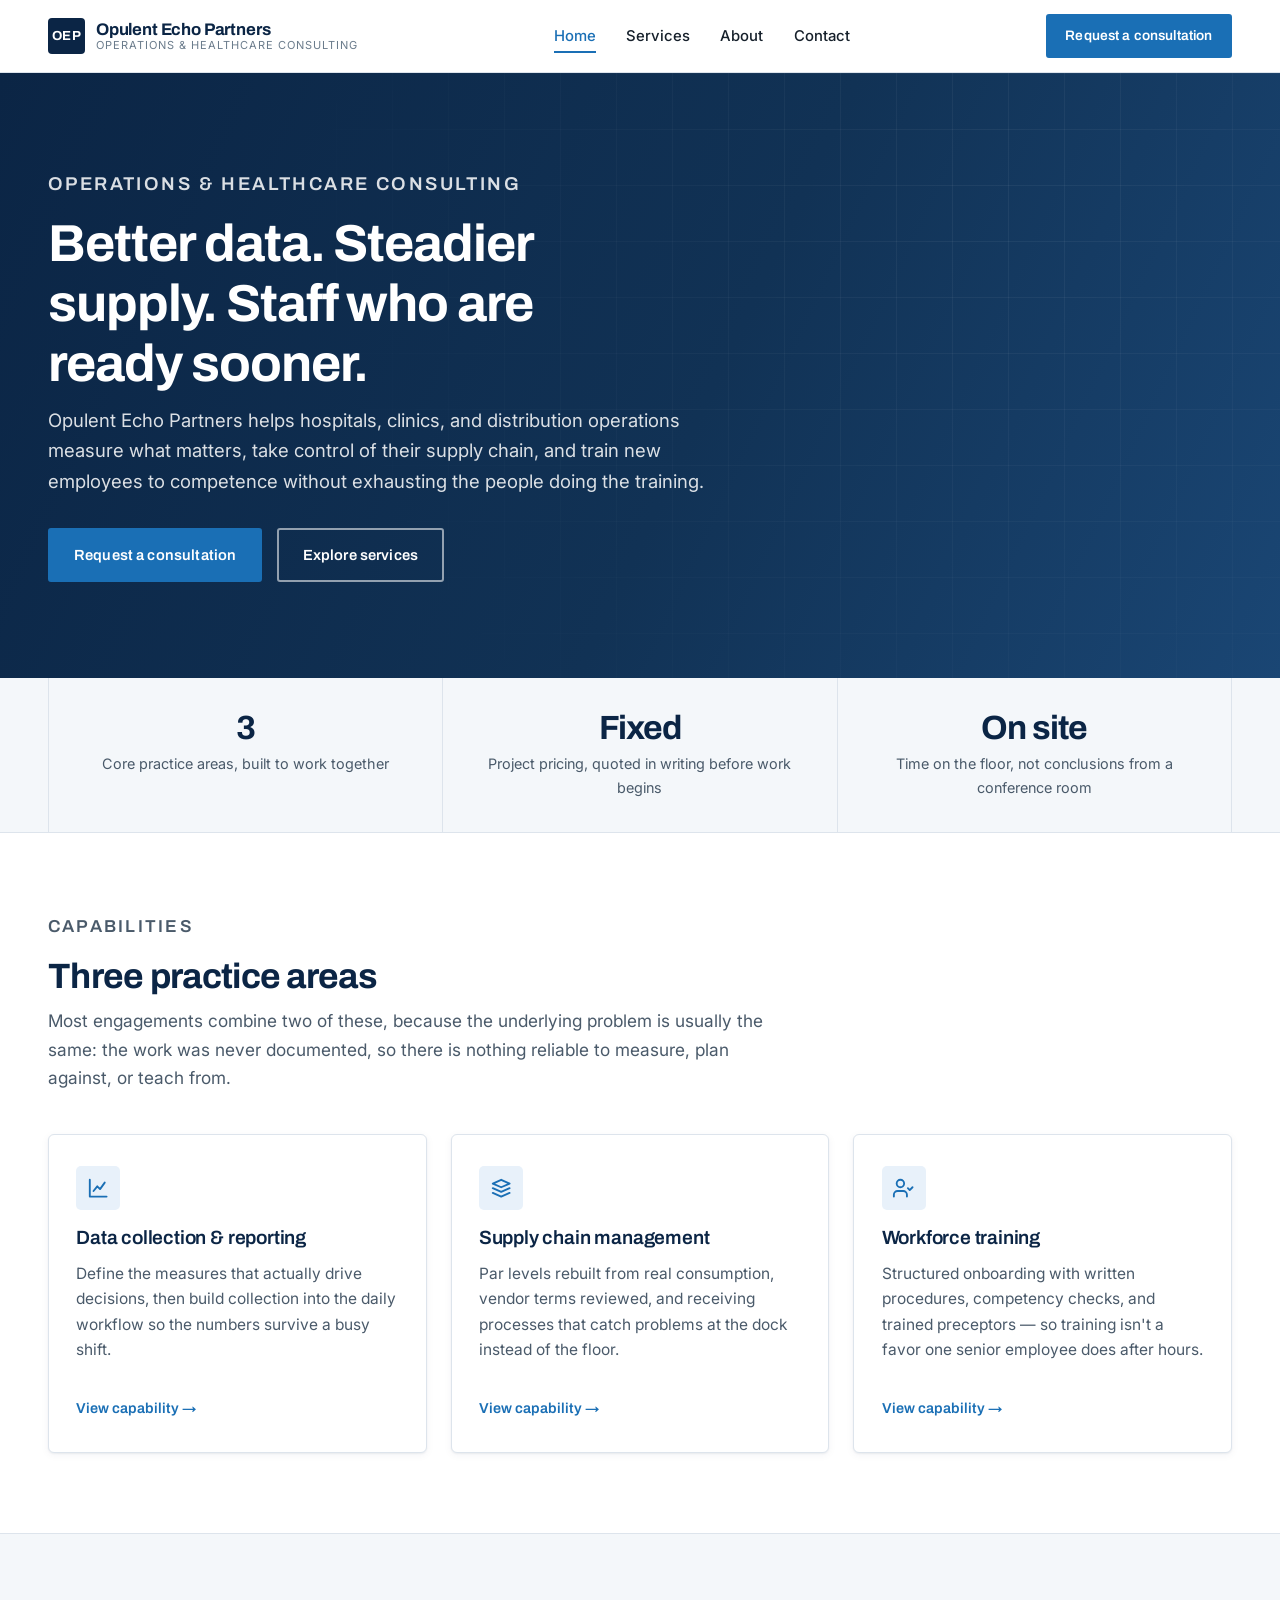
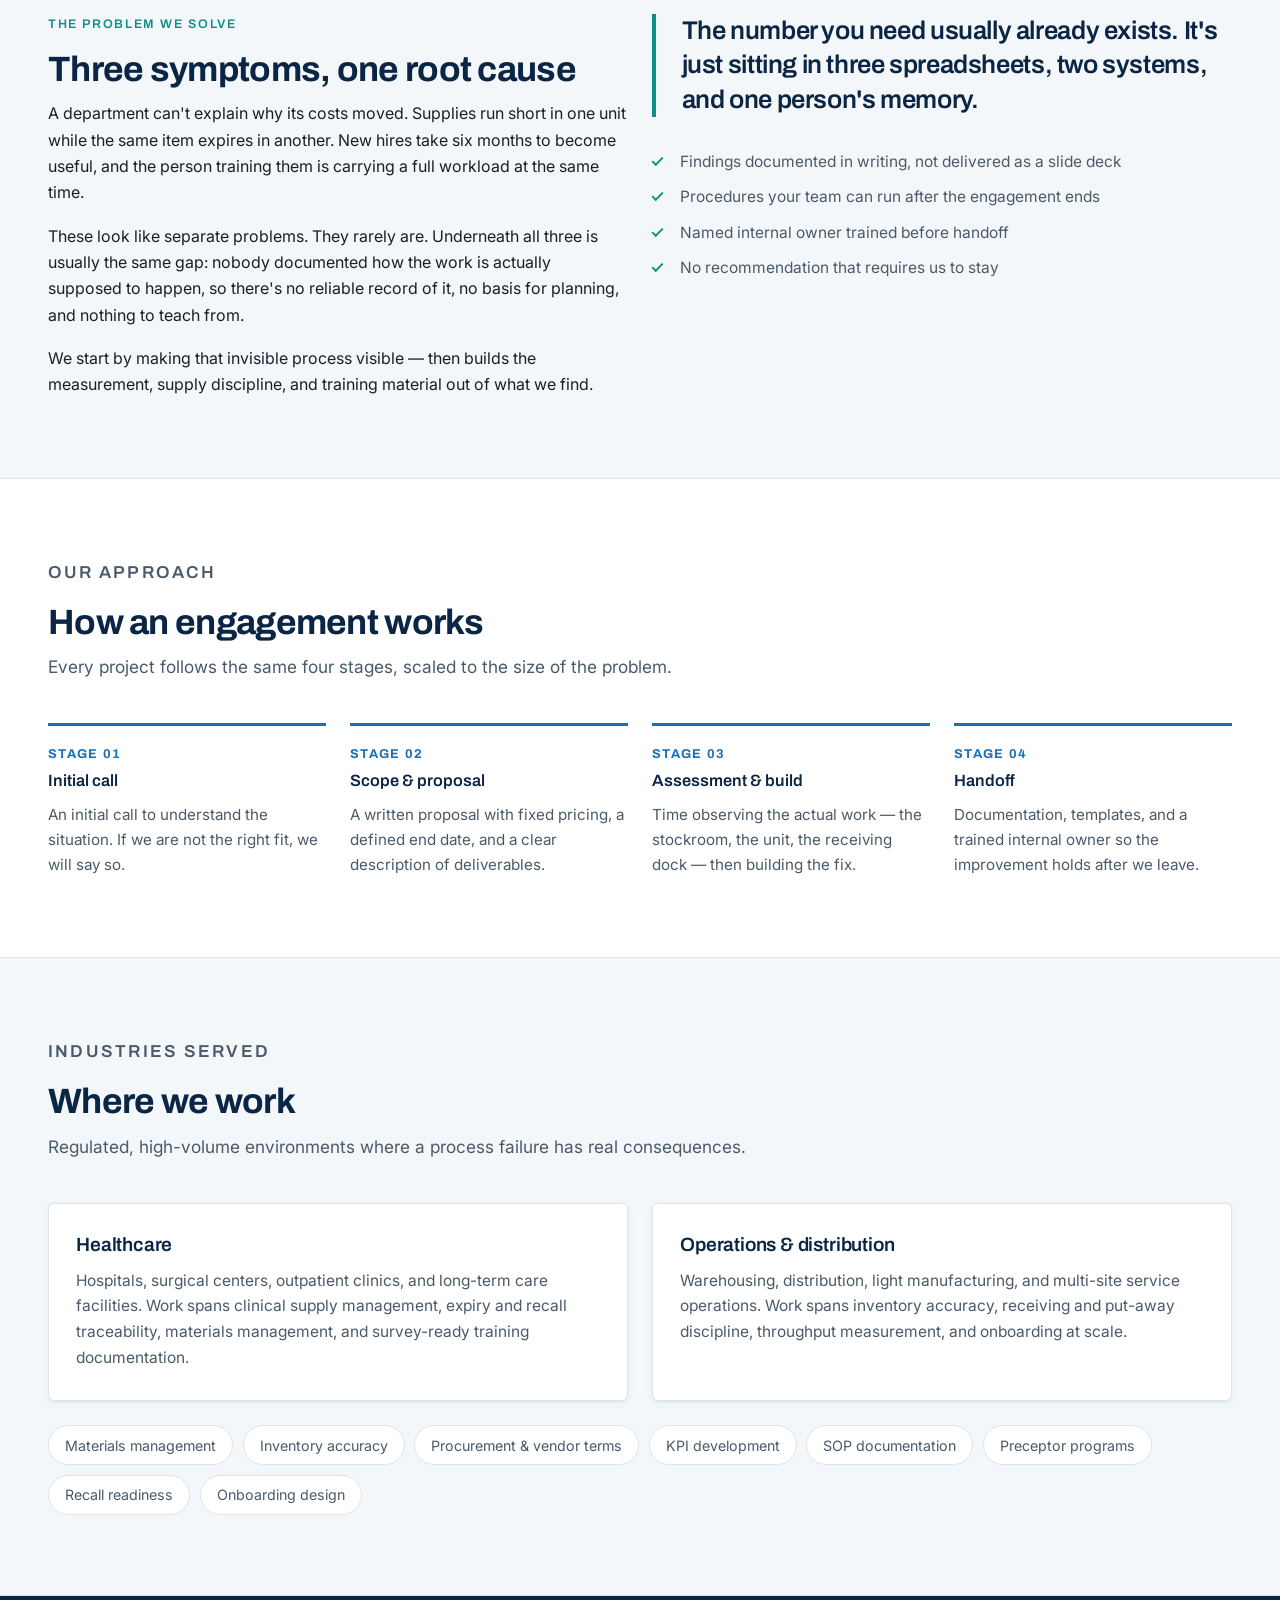
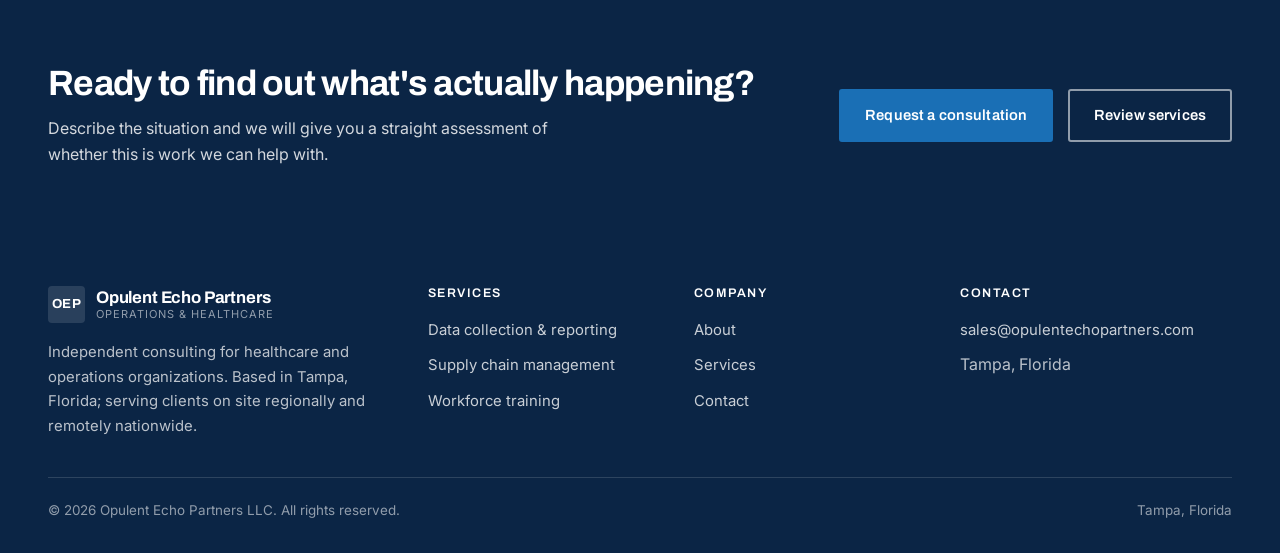
==== index.html @ 808598ed "Add files via upload" ====
<!doctype html>
<html lang="en">
<head>
<meta charset="utf-8">
<meta name="viewport" content="width=device-width, initial-scale=1">
<title>Opulent Echo Partners | Operations &amp; Healthcare Consulting — Tampa, Florida</title>
<meta name="description" content="Consulting for operations and healthcare organizations: data collection systems, supply chain management, and workforce training programs.">
<link rel="preconnect" href="https://fonts.googleapis.com">
<link rel="preconnect" href="https://fonts.gstatic.com" crossorigin>
<link href="https://fonts.googleapis.com/css2?family=Archivo:wght@500;600;700&family=Inter:wght@400;500;600&display=swap" rel="stylesheet">
<link rel="stylesheet" href="style.css">
</head>
<body>
<a class="skip" href="#main">Skip to main content</a>

<header class="site-header">
  <div class="wrap site-header__inner">
    <a class="brand" href="index.html">
      <span class="brand__mark">OEP</span>
      <span class="brand__text">
        <span class="brand__name">Opulent Echo Partners</span>
        <span class="brand__sub">Operations &amp; Healthcare Consulting</span>
      </span>
    </a>
    <button class="nav-toggle" aria-expanded="false" aria-controls="site-nav">Menu</button>
    <nav class="site-nav" id="site-nav" aria-label="Main">
      <a href="index.html" aria-current="page">Home</a>
      <a href="services.html">Services</a>
      <a href="about.html">About</a>
      <a href="contact.html">Contact</a>
    </nav>
    <div class="header-cta">
      <a class="btn btn--primary btn--sm" href="contact.html">Request a consultation</a>
    </div>
  </div>
</header>

<main id="main">

  <section class="hero">
    <div class="wrap">
      <p class="eyebrow">Operations &amp; Healthcare Consulting</p>
      <h1>Better data. Steadier supply. Staff who are ready sooner.</h1>
      <p>Opulent Echo Partners helps hospitals, clinics, and distribution operations measure what matters, take control of their supply chain, and train new employees to competence without exhausting the people doing the training.</p>
      <div class="hero__actions">
        <a class="btn btn--primary" href="contact.html">Request a consultation</a>
        <a class="btn btn--ghost" href="services.html">Explore services</a>
      </div>
    </div>
  </section>

  <section class="stats">
    <div class="wrap">
      <div class="stats__grid">
        <div class="stat">
          <div class="stat__num">3</div>
          <div class="stat__label">Core practice areas, built to work together</div>
        </div>
        <div class="stat">
          <div class="stat__num">Fixed</div>
          <div class="stat__label">Project pricing, quoted in writing before work begins</div>
        </div>
        <div class="stat">
          <div class="stat__num">On site</div>
          <div class="stat__label">Time on the floor, not conclusions from a conference room</div>
        </div>
      </div>
    </div>
  </section>

  <section class="section">
    <div class="wrap">
      <div class="section__head">
        <p class="eyebrow">Capabilities</p>
        <h2>Three practice areas</h2>
        <p>Most engagements combine two of these, because the underlying problem is usually the same: the work was never documented, so there is nothing reliable to measure, plan against, or teach from.</p>
      </div>

      <div class="grid grid--3">
        <article class="card reveal">
          <div class="card__icon" aria-hidden="true">
            <svg viewBox="0 0 24 24" fill="none" stroke="currentColor" stroke-width="2" stroke-linecap="round" stroke-linejoin="round"><path d="M3 3v18h18"/><path d="M7 15l4-5 3 3 5-7"/></svg>
          </div>
          <h3>Data collection &amp; reporting</h3>
          <p>Define the measures that actually drive decisions, then build collection into the daily workflow so the numbers survive a busy shift.</p>
          <a class="card__link" href="services.html#data">View capability</a>
        </article>

        <article class="card reveal">
          <div class="card__icon" aria-hidden="true">
            <svg viewBox="0 0 24 24" fill="none" stroke="currentColor" stroke-width="2" stroke-linecap="round" stroke-linejoin="round"><path d="M3 7l9-4 9 4-9 4-9-4z"/><path d="M3 12l9 4 9-4"/><path d="M3 17l9 4 9-4"/></svg>
          </div>
          <h3>Supply chain management</h3>
          <p>Par levels rebuilt from real consumption, vendor terms reviewed, and receiving processes that catch problems at the dock instead of the floor.</p>
          <a class="card__link" href="services.html#supply">View capability</a>
        </article>

        <article class="card reveal">
          <div class="card__icon" aria-hidden="true">
            <svg viewBox="0 0 24 24" fill="none" stroke="currentColor" stroke-width="2" stroke-linecap="round" stroke-linejoin="round"><path d="M16 21v-2a4 4 0 0 0-4-4H6a4 4 0 0 0-4 4v2"/><circle cx="9" cy="7" r="4"/><path d="M22 11l-3 3-2-2"/></svg>
          </div>
          <h3>Workforce training</h3>
          <p>Structured onboarding with written procedures, competency checks, and trained preceptors — so training isn't a favor one senior employee does after hours.</p>
          <a class="card__link" href="services.html#training">View capability</a>
        </article>
      </div>
    </div>
  </section>

  <section class="section section--grey">
    <div class="wrap">
      <div class="grid grid--2">
        <div>
          <p class="eyebrow eyebrow--dark">The problem we solve</p>
          <h2>Three symptoms, one root cause</h2>
          <p>A department can't explain why its costs moved. Supplies run short in one unit while the same item expires in another. New hires take six months to become useful, and the person training them is carrying a full workload at the same time.</p>
          <p>These look like separate problems. They rarely are. Underneath all three is usually the same gap: nobody documented how the work is actually supposed to happen, so there's no reliable record of it, no basis for planning, and nothing to teach from.</p>
          <p>We start by making that invisible process visible — then builds the measurement, supply discipline, and training material out of what we find.</p>
        </div>
        <div>
          <p class="pullquote">The number you need usually already exists. It's just sitting in three spreadsheets, two systems, and one person's memory.</p>
          <ul class="checklist" style="margin-top:2rem">
            <li>Findings documented in writing, not delivered as a slide deck</li>
            <li>Procedures your team can run after the engagement ends</li>
            <li>Named internal owner trained before handoff</li>
            <li>No recommendation that requires us to stay</li>
          </ul>
        </div>
      </div>
    </div>
  </section>

  <section class="section">
    <div class="wrap">
      <div class="section__head">
        <p class="eyebrow">Our approach</p>
        <h2>How an engagement works</h2>
        <p>Every project follows the same four stages, scaled to the size of the problem.</p>
      </div>
      <div class="process">
        <div class="process__step reveal">
          <div class="process__num">STAGE 01</div>
          <h4>Initial call</h4>
          <p>An initial call to understand the situation. If we are not the right fit, we will say so.</p>
        </div>
        <div class="process__step reveal">
          <div class="process__num">STAGE 02</div>
          <h4>Scope &amp; proposal</h4>
          <p>A written proposal with fixed pricing, a defined end date, and a clear description of deliverables.</p>
        </div>
        <div class="process__step reveal">
          <div class="process__num">STAGE 03</div>
          <h4>Assessment &amp; build</h4>
          <p>Time observing the actual work — the stockroom, the unit, the receiving dock — then building the fix.</p>
        </div>
        <div class="process__step reveal">
          <div class="process__num">STAGE 04</div>
          <h4>Handoff</h4>
          <p>Documentation, templates, and a trained internal owner so the improvement holds after we leave.</p>
        </div>
      </div>
    </div>
  </section>

  <section class="section section--grey">
    <div class="wrap">
      <div class="section__head">
        <p class="eyebrow eyebrow--dark">Industries served</p>
        <h2>Where we work</h2>
        <p>Regulated, high-volume environments where a process failure has real consequences.</p>
      </div>
      <div class="grid grid--2">
        <article class="card">
          <h3>Healthcare</h3>
          <p>Hospitals, surgical centers, outpatient clinics, and long-term care facilities. Work spans clinical supply management, expiry and recall traceability, materials management, and survey-ready training documentation.</p>
        </article>
        <article class="card">
          <h3>Operations &amp; distribution</h3>
          <p>Warehousing, distribution, light manufacturing, and multi-site service operations. Work spans inventory accuracy, receiving and put-away discipline, throughput measurement, and onboarding at scale.</p>
        </article>
      </div>
      <div class="pill-row">
        <span class="pill">Materials management</span>
        <span class="pill">Inventory accuracy</span>
        <span class="pill">Procurement &amp; vendor terms</span>
        <span class="pill">KPI development</span>
        <span class="pill">SOP documentation</span>
        <span class="pill">Preceptor programs</span>
        <span class="pill">Recall readiness</span>
        <span class="pill">Onboarding design</span>
      </div>
    </div>
  </section>

  <section class="cta-band">
    <div class="wrap cta-band__inner">
      <div>
        <h2>Ready to find out what's actually happening?</h2>
        <p>Describe the situation and we will give you a straight assessment of whether this is work we can help with.</p>
      </div>
      <div class="cta-band__actions">
        <a class="btn btn--primary" href="contact.html">Request a consultation</a>
        <a class="btn btn--ghost" href="services.html">Review services</a>
      </div>
    </div>
  </section>

</main>

<footer class="site-footer">
  <div class="wrap">
    <div class="site-footer__grid">
      <div>
        <a class="brand" href="index.html">
          <span class="brand__mark">OEP</span>
          <span class="brand__text">
            <span class="brand__name">Opulent Echo Partners</span>
            <span class="brand__sub">Operations &amp; Healthcare</span>
          </span>
        </a>
        <p style="margin-top:1.1rem">Independent consulting for healthcare and operations organizations. Based in Tampa, Florida; serving clients on site regionally and remotely nationwide.</p>
      </div>
      <div>
        <h4>Services</h4>
        <ul>
          <li><a href="services.html#data">Data collection &amp; reporting</a></li>
          <li><a href="services.html#supply">Supply chain management</a></li>
          <li><a href="services.html#training">Workforce training</a></li>
        </ul>
      </div>
      <div>
        <h4>Company</h4>
        <ul>
          <li><a href="about.html">About</a></li>
          <li><a href="services.html">Services</a></li>
          <li><a href="contact.html">Contact</a></li>
        </ul>
      </div>
      <div>
        <h4>Contact</h4>
        <ul>
          <li><a href="mailto:sales@opulentechopartners.com">sales@opulentechopartners.com</a></li>
          <li>Tampa, Florida</li>
        </ul>
      </div>
    </div>
    <div class="wrap legal" style="width:100%">
      <span>&copy; 2026 Opulent Echo Partners LLC. All rights reserved.</span>
      <span>Tampa, Florida</span>
    </div>
  </div>
</footer>

<script src="site.js"></script>
</body>
</html>
---- style.css ----
/* ================================================================
   OEP LLC — corporate consulting site
   Colors and fonts are set in :root. Change them in one place.
   ================================================================ */

:root {
  --navy-900: #0B2545;
  --navy-800: #113255;
  --navy-700: #1A4674;
  --blue-500: #1A6FB5;
  --blue-400: #2E8AD6;
  --teal:     #0E8F86;

  --ink:      #16202B;
  --slate:    #4A5A6A;
  --slate-lt: #6B7C8C;
  --border:   #DDE4EC;
  --grey-50:  #F4F7FA;
  --white:    #FFFFFF;

  --head: "Archivo", system-ui, sans-serif;
  --body: "Inter", system-ui, sans-serif;

  --shadow-sm: 0 1px 2px rgba(11,37,69,.06), 0 2px 8px rgba(11,37,69,.05);
  --shadow-md: 0 4px 14px rgba(11,37,69,.10);
}

*, *::before, *::after { box-sizing: border-box; }

html { scroll-behavior: smooth; }

body {
  margin: 0;
  background: var(--white);
  color: var(--ink);
  font-family: var(--body);
  font-size: 1rem;
  line-height: 1.65;
  -webkit-font-smoothing: antialiased;
}

img { max-width: 100%; display: block; }

.wrap { width: min(100% - 2.5rem, 74rem); margin-inline: auto; }
.wrap--narrow { width: min(100% - 2.5rem, 56rem); margin-inline: auto; }

.skip {
  position: absolute; left: -9999px;
  background: var(--navy-900); color: #fff;
  padding: .6rem 1rem; z-index: 100;
}
.skip:focus { left: 1rem; top: 1rem; }

a { color: var(--blue-500); }
a:focus-visible, button:focus-visible {
  outline: 3px solid var(--blue-400); outline-offset: 2px;
}

/* ---------- type ---------- */

h1, h2, h3, h4 {
  font-family: var(--head);
  color: var(--navy-900);
  line-height: 1.15;
  letter-spacing: -0.02em;
  margin: 0 0 .7rem;
}
h1 { font-size: clamp(2.1rem, 4.6vw, 3.25rem); font-weight: 700; }
h2 { font-size: clamp(1.6rem, 3vw, 2.2rem); font-weight: 700; }
h3 { font-size: 1.2rem; font-weight: 600; letter-spacing: -0.01em; }
h4 { font-size: 1.02rem; font-weight: 600; letter-spacing: 0; }

p { margin: 0 0 1.05rem; }
p:last-child { margin-bottom: 0; }

.eyebrow {
  font-family: var(--head);
  font-size: .78rem;
  font-weight: 600;
  letter-spacing: .13em;
  text-transform: uppercase;
  color: var(--blue-400);
  margin: 0 0 .9rem;
}
.eyebrow--dark { color: var(--teal); }

.lede { font-size: 1.15rem; line-height: 1.6; color: var(--slate); }

/* ---------- header ---------- */

.site-header {
  position: sticky; top: 0; z-index: 50;
  background: rgba(255,255,255,.97);
  backdrop-filter: blur(6px);
  border-bottom: 1px solid var(--border);
}
.site-header__inner {
  display: flex; align-items: center; justify-content: space-between;
  gap: 1.5rem; min-height: 4.5rem;
}

.brand { display: flex; align-items: center; gap: .7rem; text-decoration: none; }
.brand__mark {
  width: 2.3rem; height: 2.3rem; flex: none;
  background: var(--navy-900); color: #fff;
  border-radius: 4px;
  display: grid; place-items: center;
  font-family: var(--head); font-weight: 700; font-size: .82rem; letter-spacing: .02em;
}
.brand__text { line-height: 1.15; }
.brand__name {
  font-family: var(--head); font-weight: 700; font-size: 1.05rem;
  color: var(--navy-900); letter-spacing: -0.01em; display: block;
}
.brand__sub {
  font-size: .69rem; letter-spacing: .09em; text-transform: uppercase;
  color: var(--slate-lt); display: block;
}

.site-nav { display: flex; align-items: center; gap: 1.9rem; }
.site-nav a {
  font-size: .93rem; font-weight: 500; color: var(--ink);
  text-decoration: none; padding: .3rem 0;
}
.site-nav a:hover { color: var(--blue-500); }
.site-nav a[aria-current="page"] {
  color: var(--blue-500);
  box-shadow: inset 0 -2px 0 var(--blue-500);
}

.header-cta { display: flex; align-items: center; gap: 1.1rem; }
.nav-toggle {
  display: none; background: none; border: 1px solid var(--border);
  border-radius: 4px; padding: .5rem .7rem; cursor: pointer;
  font-family: var(--head); font-size: .8rem; font-weight: 600; color: var(--navy-900);
}

/* ---------- buttons ---------- */

.btn {
  display: inline-block; font-family: var(--head);
  font-size: .92rem; font-weight: 600; letter-spacing: .01em;
  text-decoration: none; border-radius: 3px;
  padding: .78rem 1.5rem; border: 2px solid transparent;
  cursor: pointer; transition: background .16s ease, color .16s ease, border-color .16s ease;
  white-space: nowrap;
}
.btn--primary { background: var(--blue-500); color: #fff; border-color: var(--blue-500); }
.btn--primary:hover { background: var(--navy-900); border-color: var(--navy-900); }

.btn--ghost { background: transparent; color: #fff; border-color: rgba(255,255,255,.55); }
.btn--ghost:hover { background: #fff; color: var(--navy-900); border-color: #fff; }

.btn--outline { background: transparent; color: var(--navy-900); border-color: var(--border); }
.btn--outline:hover { background: var(--navy-900); color: #fff; border-color: var(--navy-900); }

.btn--sm { padding: .55rem 1.1rem; font-size: .86rem; }

/* ---------- hero ---------- */

.hero {
  background:
    linear-gradient(115deg, var(--navy-900) 0%, var(--navy-800) 55%, var(--navy-700) 100%);
  color: #fff;
  padding-block: clamp(3.5rem, 8vw, 6rem);
  position: relative;
  overflow: hidden;
}
.hero::after {
  content: ""; position: absolute; inset: 0;
  background-image:
    linear-gradient(rgba(255,255,255,.055) 1px, transparent 1px),
    linear-gradient(90deg, rgba(255,255,255,.055) 1px, transparent 1px);
  background-size: 56px 56px;
  mask-image: radial-gradient(circle at 78% 22%, #000 0%, transparent 68%);
  pointer-events: none;
}
.hero > * { position: relative; z-index: 1; }
.hero h1 { color: #fff; max-width: 20ch; }
.hero p { color: rgba(255,255,255,.85); font-size: 1.16rem; max-width: 56ch; }
.hero__actions { display: flex; flex-wrap: wrap; gap: .9rem; margin-top: 2rem; }

.hero--compact { padding-block: clamp(2.8rem, 5vw, 4rem); }
.hero--compact h1 { max-width: 26ch; }

.crumbs {
  font-size: .82rem; color: rgba(255,255,255,.62); margin-bottom: 1rem;
}
.crumbs a { color: rgba(255,255,255,.82); text-decoration: none; }
.crumbs a:hover { text-decoration: underline; }

/* ---------- stat band ---------- */

.stats { background: var(--grey-50); border-bottom: 1px solid var(--border); }
.stats__grid {
  display: grid; grid-template-columns: repeat(3, 1fr);
  gap: 1px; background: var(--border);
  border-inline: 1px solid var(--border);
}
.stat { background: var(--grey-50); padding: 2rem 1.6rem; text-align: center; }
.stat__num {
  font-family: var(--head); font-size: 2.1rem; font-weight: 700;
  color: var(--navy-900); letter-spacing: -0.03em; line-height: 1.1;
}
.stat__label { font-size: .9rem; color: var(--slate); margin-top: .35rem; }

/* ---------- sections ---------- */

.section { padding-block: clamp(3.2rem, 6.5vw, 5rem); }
.section--grey { background: var(--grey-50); border-block: 1px solid var(--border); }

.section__head { max-width: 46rem; margin-bottom: 2.6rem; }
.section__head p { color: var(--slate); font-size: 1.08rem; }

/* ---------- card grid ---------- */

.grid { display: grid; gap: 1.5rem; }
.grid--3 { grid-template-columns: repeat(3, 1fr); }
.grid--2 { grid-template-columns: repeat(2, 1fr); }

.card {
  background: var(--white);
  border: 1px solid var(--border);
  border-radius: 6px;
  padding: 1.9rem 1.7rem;
  box-shadow: var(--shadow-sm);
  display: flex; flex-direction: column;
}
.card__icon {
  width: 2.75rem; height: 2.75rem; border-radius: 5px;
  background: #E8F1FA; color: var(--blue-500);
  display: grid; place-items: center; margin-bottom: 1.1rem;
}
.card__icon svg { width: 1.4rem; height: 1.4rem; }
.card p { color: var(--slate); font-size: .97rem; }
.card__link {
  margin-top: auto; padding-top: 1.1rem;
  font-family: var(--head); font-weight: 600; font-size: .9rem;
  text-decoration: none;
}
.card__link::after { content: " →"; }

/* ---------- checklist ---------- */

.checklist { list-style: none; margin: 1.1rem 0 0; padding: 0; }
.checklist li {
  position: relative; padding-left: 1.75rem; margin-bottom: .6rem;
  color: var(--slate); font-size: .97rem;
}
.checklist li::before {
  content: ""; position: absolute; left: 0; top: .52em;
  width: .7rem; height: .38rem;
  border-left: 2px solid var(--teal); border-bottom: 2px solid var(--teal);
  transform: rotate(-45deg);
}

/* ---------- service detail blocks ---------- */

.service-block {
  display: grid; grid-template-columns: 1fr 1fr;
  gap: 3.2rem; align-items: start;
  padding-block: 3rem;
  border-top: 1px solid var(--border);
}
.service-block:first-of-type { border-top: 0; padding-top: 0; }
.service-block__panel {
  background: var(--grey-50); border: 1px solid var(--border);
  border-radius: 6px; padding: 1.8rem;
}
.service-block__panel h4 { margin-bottom: .8rem; }
.service-block__meta {
  font-size: .85rem; color: var(--slate-lt);
  border-top: 1px solid var(--border); margin-top: 1.3rem; padding-top: .9rem;
}

/* ---------- process ---------- */

.process { display: grid; grid-template-columns: repeat(4, 1fr); gap: 1.5rem; }
.process__step { border-top: 3px solid var(--blue-500); padding-top: 1.1rem; }
.process__num {
  font-family: var(--head); font-size: .8rem; font-weight: 700;
  color: var(--blue-500); letter-spacing: .1em; margin-bottom: .45rem;
}
.process__step p { color: var(--slate); font-size: .95rem; }

/* ---------- industries ---------- */

.pill-row { display: flex; flex-wrap: wrap; gap: .6rem; margin-top: 1.5rem; }
.pill {
  border: 1px solid var(--border); background: var(--white);
  border-radius: 100px; padding: .45rem 1rem;
  font-size: .89rem; color: var(--slate);
}

/* ---------- quote / positioning band ---------- */

.pullquote {
  border-left: 4px solid var(--teal);
  padding-left: 1.6rem;
  font-family: var(--head); font-weight: 600;
  font-size: clamp(1.2rem, 2.4vw, 1.6rem);
  line-height: 1.35; letter-spacing: -0.015em;
  color: var(--navy-900);
}

/* ---------- CTA band ---------- */

.cta-band {
  background: var(--navy-900); color: #fff;
  padding-block: clamp(3rem, 6vw, 4.2rem);
}
.cta-band h2 { color: #fff; }
.cta-band p { color: rgba(255,255,255,.82); max-width: 52ch; }
.cta-band__inner {
  display: flex; flex-wrap: wrap; align-items: center;
  justify-content: space-between; gap: 2rem;
}
.cta-band__actions { display: flex; flex-wrap: wrap; gap: .9rem; }

/* ---------- contact ---------- */

.contact-layout { display: grid; grid-template-columns: 1.15fr 1fr; gap: 3.5rem; }

.field { margin-bottom: 1.1rem; }
.field label {
  display: block; font-family: var(--head); font-weight: 600;
  font-size: .88rem; margin-bottom: .35rem; color: var(--navy-900);
}
.field input, .field select, .field textarea {
  width: 100%; font-family: var(--body); font-size: .97rem;
  padding: .7rem .85rem; border: 1px solid var(--border);
  border-radius: 4px; background: #fff; color: var(--ink);
}
.field textarea { min-height: 8rem; resize: vertical; }
.field input:focus, .field select:focus, .field textarea:focus {
  outline: none; border-color: var(--blue-400);
  box-shadow: 0 0 0 3px rgba(46,138,214,.18);
}
.form-note { font-size: .85rem; color: var(--slate-lt); margin-top: .9rem; }

.info-panel {
  background: var(--grey-50); border: 1px solid var(--border);
  border-radius: 6px; padding: 1.9rem;
}
.info-row { border-top: 1px solid var(--border); padding-top: 1rem; margin-top: 1rem; }
.info-row:first-of-type { border-top: 0; padding-top: 0; margin-top: 0; }
.info-row dt {
  font-family: var(--head); font-size: .78rem; font-weight: 600;
  letter-spacing: .1em; text-transform: uppercase; color: var(--slate-lt);
}
.info-row dd { margin: .25rem 0 0; font-size: 1rem; }
.info-row dd a { font-weight: 600; text-decoration: none; }
.info-row dd a:hover { text-decoration: underline; }

/* ---------- bio ---------- */

.bio { display: grid; grid-template-columns: 15rem 1fr; gap: 2.8rem; align-items: start; }
.bio__portrait {
  aspect-ratio: 3/4; border-radius: 6px; border: 1px solid var(--border);
  background: linear-gradient(160deg, var(--navy-800), var(--navy-700));
  color: rgba(255,255,255,.55); display: grid; place-items: center;
  text-align: center; font-size: .8rem; padding: 1rem;
}
.bio__role {
  font-family: var(--head); font-weight: 600; color: var(--blue-500);
  font-size: .95rem; margin-bottom: 1.1rem;
}

/* ---------- footer ---------- */

.site-footer { background: var(--navy-900); color: rgba(255,255,255,.72); }
.site-footer__grid {
  display: grid; grid-template-columns: 1.5fr 1fr 1fr 1.2fr;
  gap: 2.5rem; padding-block: 3.2rem 2.4rem;
}
.site-footer h4 {
  color: #fff; font-size: .78rem; letter-spacing: .12em;
  text-transform: uppercase; margin-bottom: 1rem;
}
.site-footer p { font-size: .93rem; }
.site-footer ul { list-style: none; margin: 0; padding: 0; }
.site-footer li { margin-bottom: .55rem; }
.site-footer a { color: rgba(255,255,255,.78); text-decoration: none; font-size: .93rem; }
.site-footer a:hover { color: #fff; text-decoration: underline; }
.site-footer .brand__mark { background: rgba(255,255,255,.12); }
.site-footer .brand__name { color: #fff; }
.site-footer .brand__sub { color: rgba(255,255,255,.55); }

.legal {
  border-top: 1px solid rgba(255,255,255,.14);
  padding-block: 1.3rem 2rem;
  font-size: .84rem; color: rgba(255,255,255,.55);
  display: flex; flex-wrap: wrap; justify-content: space-between; gap: .8rem;
}

/* ---------- motion ---------- */

.reveal { opacity: 0; transform: translateY(14px); transition: opacity .5s ease, transform .5s ease; }
.reveal.is-in { opacity: 1; transform: none; }

@media (prefers-reduced-motion: reduce) {
  html { scroll-behavior: auto; }
  .reveal { opacity: 1; transform: none; transition: none; }
  *, *::before, *::after { animation-duration: .01ms !important; transition-duration: .01ms !important; }
}

/* ---------- responsive ---------- */

@media (max-width: 62rem) {
  .grid--3 { grid-template-columns: repeat(2, 1fr); }
  .process { grid-template-columns: repeat(2, 1fr); }
  .service-block { grid-template-columns: 1fr; gap: 1.8rem; }
  .contact-layout { grid-template-columns: 1fr; gap: 2.5rem; }
  .site-footer__grid { grid-template-columns: repeat(2, 1fr); }
}

@media (max-width: 48rem) {
  .nav-toggle { display: block; order: 3; }
  .site-nav {
    display: none; order: 4; width: 100%;
    flex-direction: column; align-items: flex-start; gap: .2rem;
    padding: .5rem 0 1rem; border-top: 1px solid var(--border);
  }
  .site-nav.is-open { display: flex; }
  .site-nav a { width: 100%; padding: .6rem 0; }
  .site-header__inner { flex-wrap: wrap; gap: .8rem; }
  .grid--3, .grid--2 { grid-template-columns: 1fr; }
  .stats__grid { grid-template-columns: 1fr; }
  .process { grid-template-columns: 1fr; }
  .bio { grid-template-columns: 1fr; gap: 1.6rem; }
  .bio__portrait { max-width: 13rem; }
  .site-footer__grid { grid-template-columns: 1fr; gap: 2rem; }
  .header-cta .btn { display: none; }
}
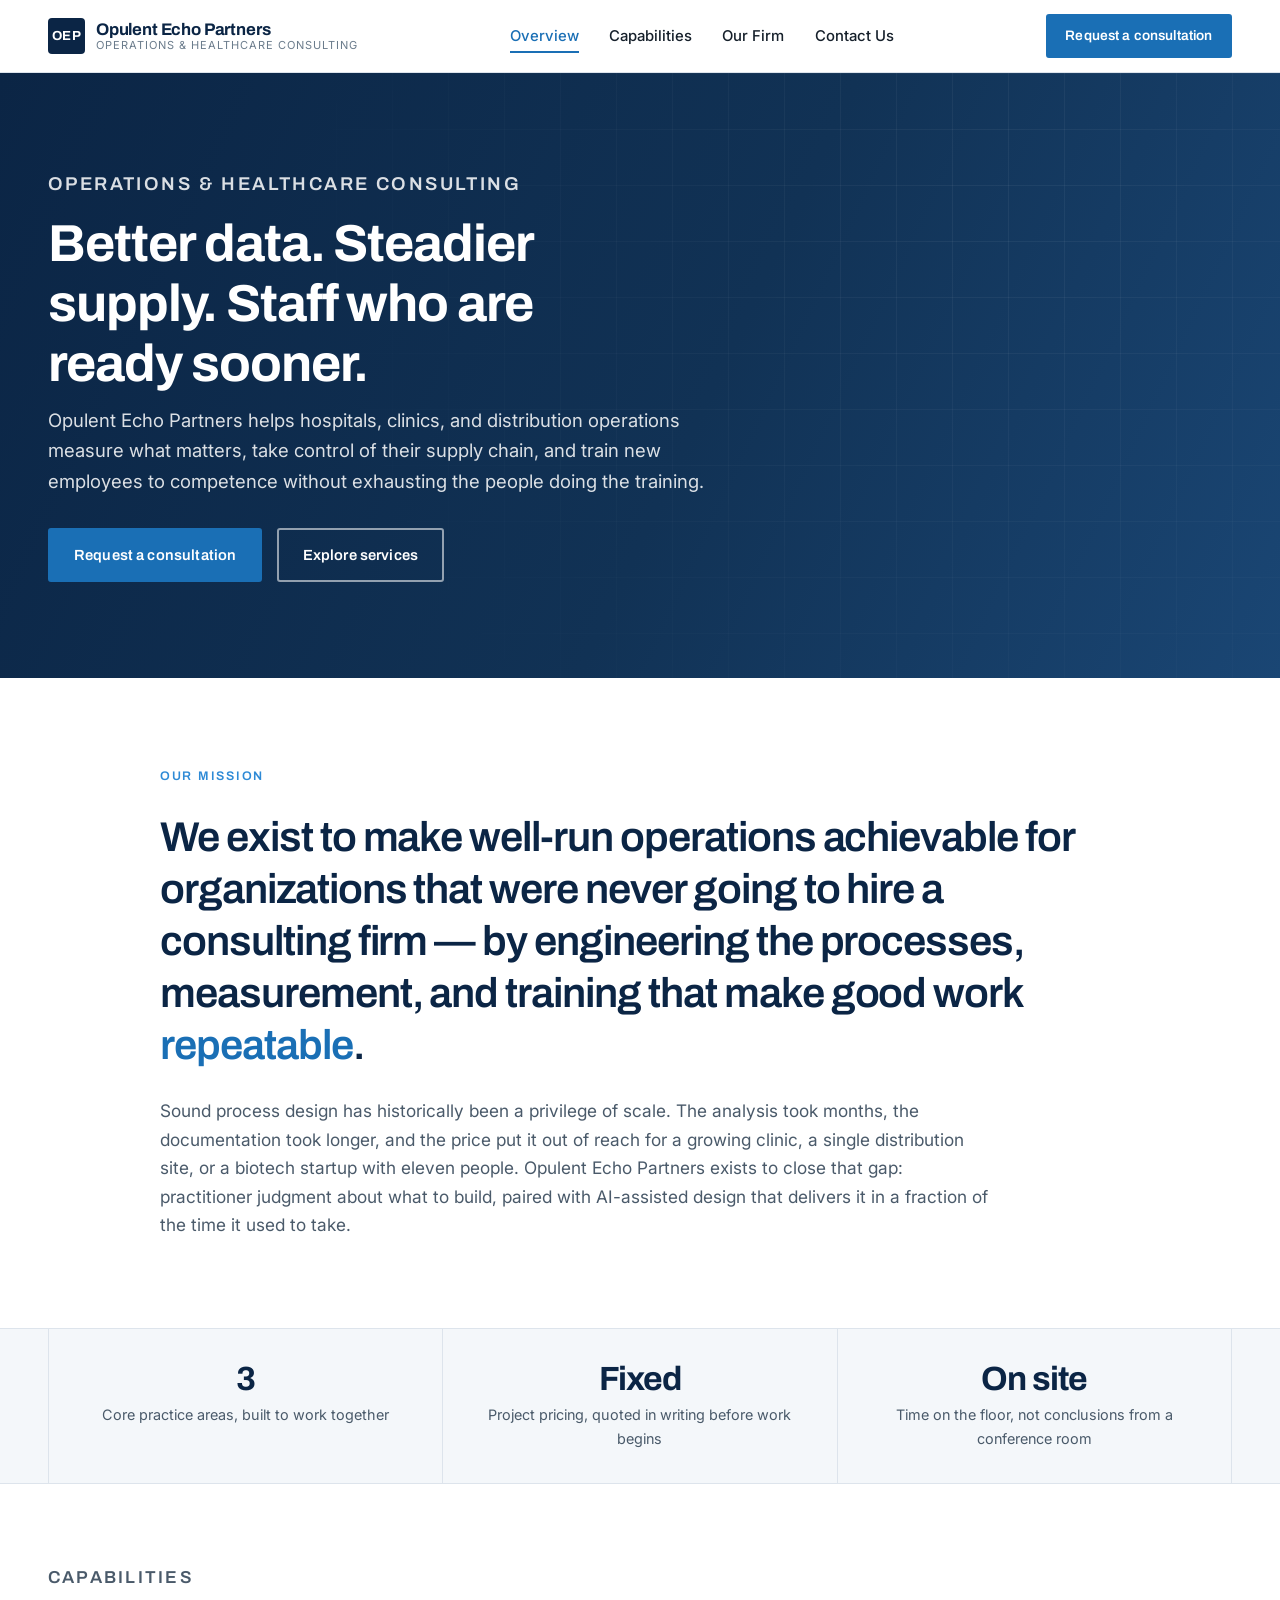
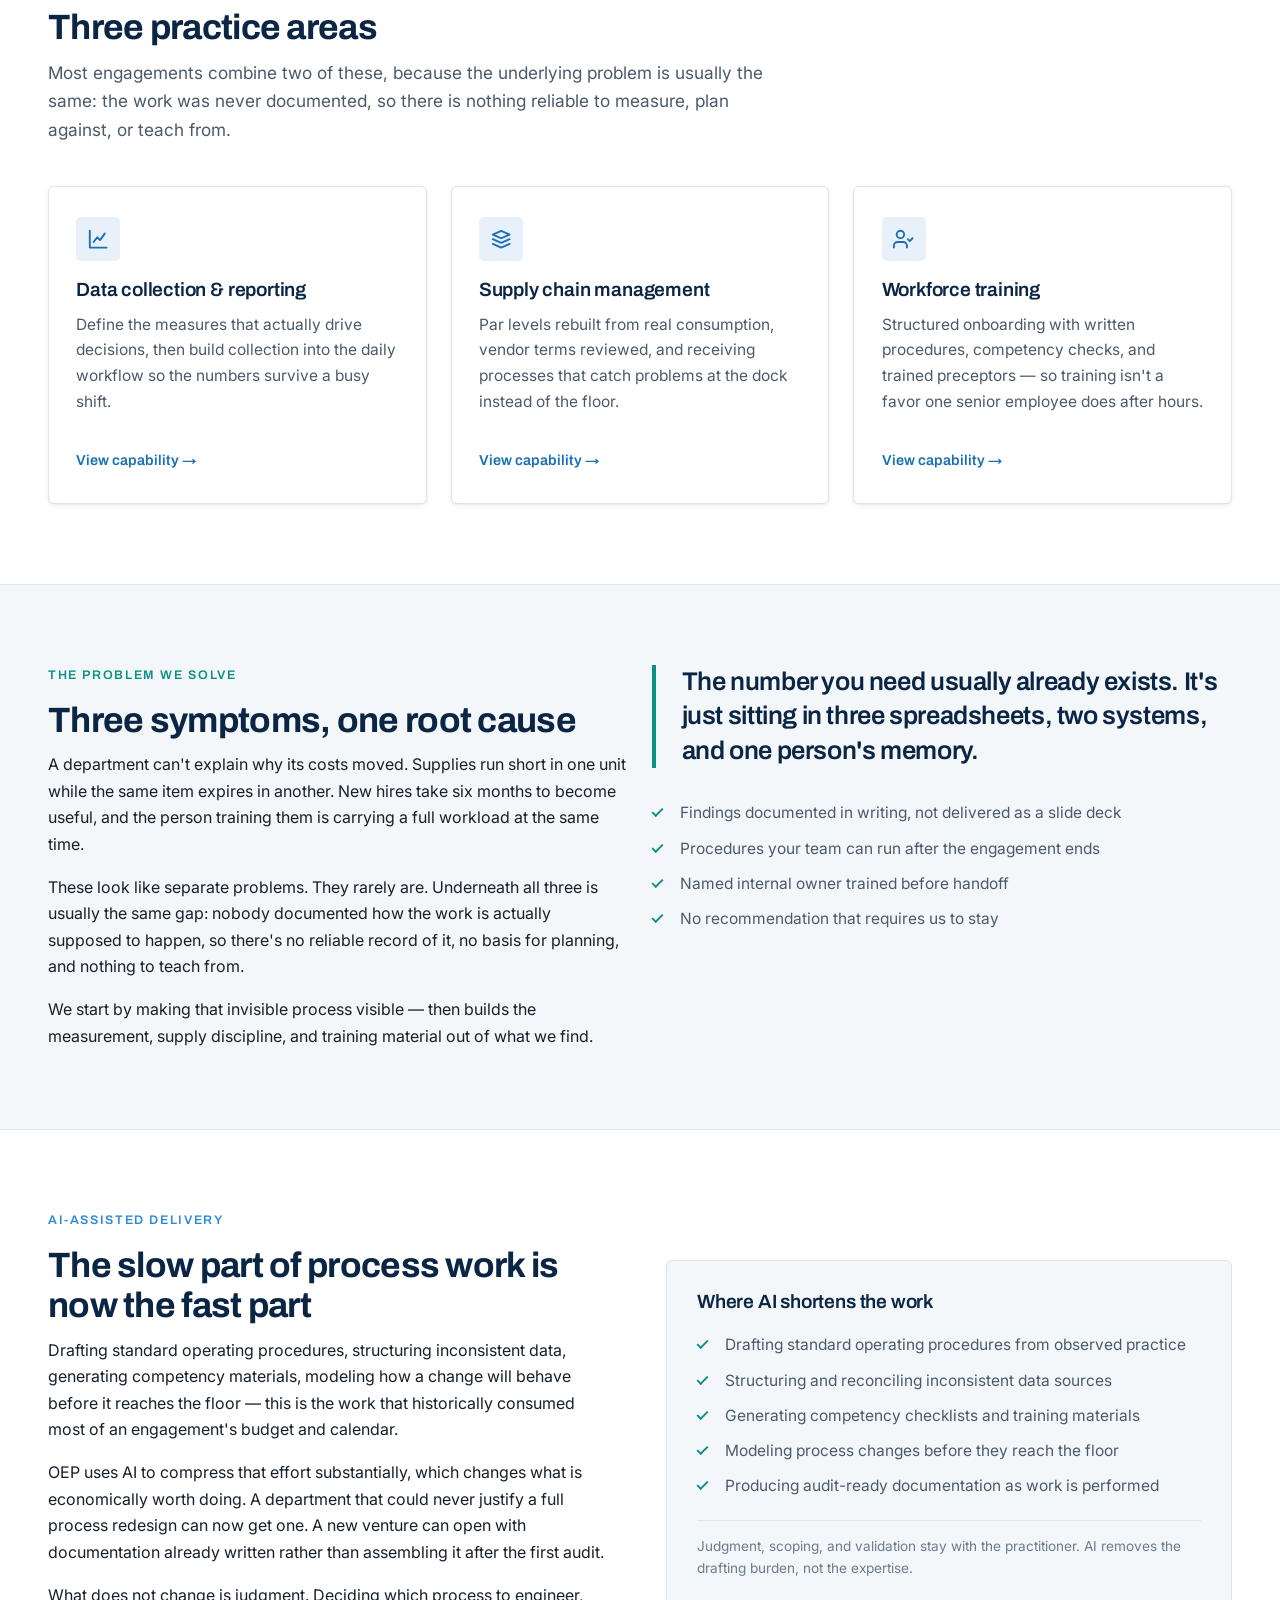
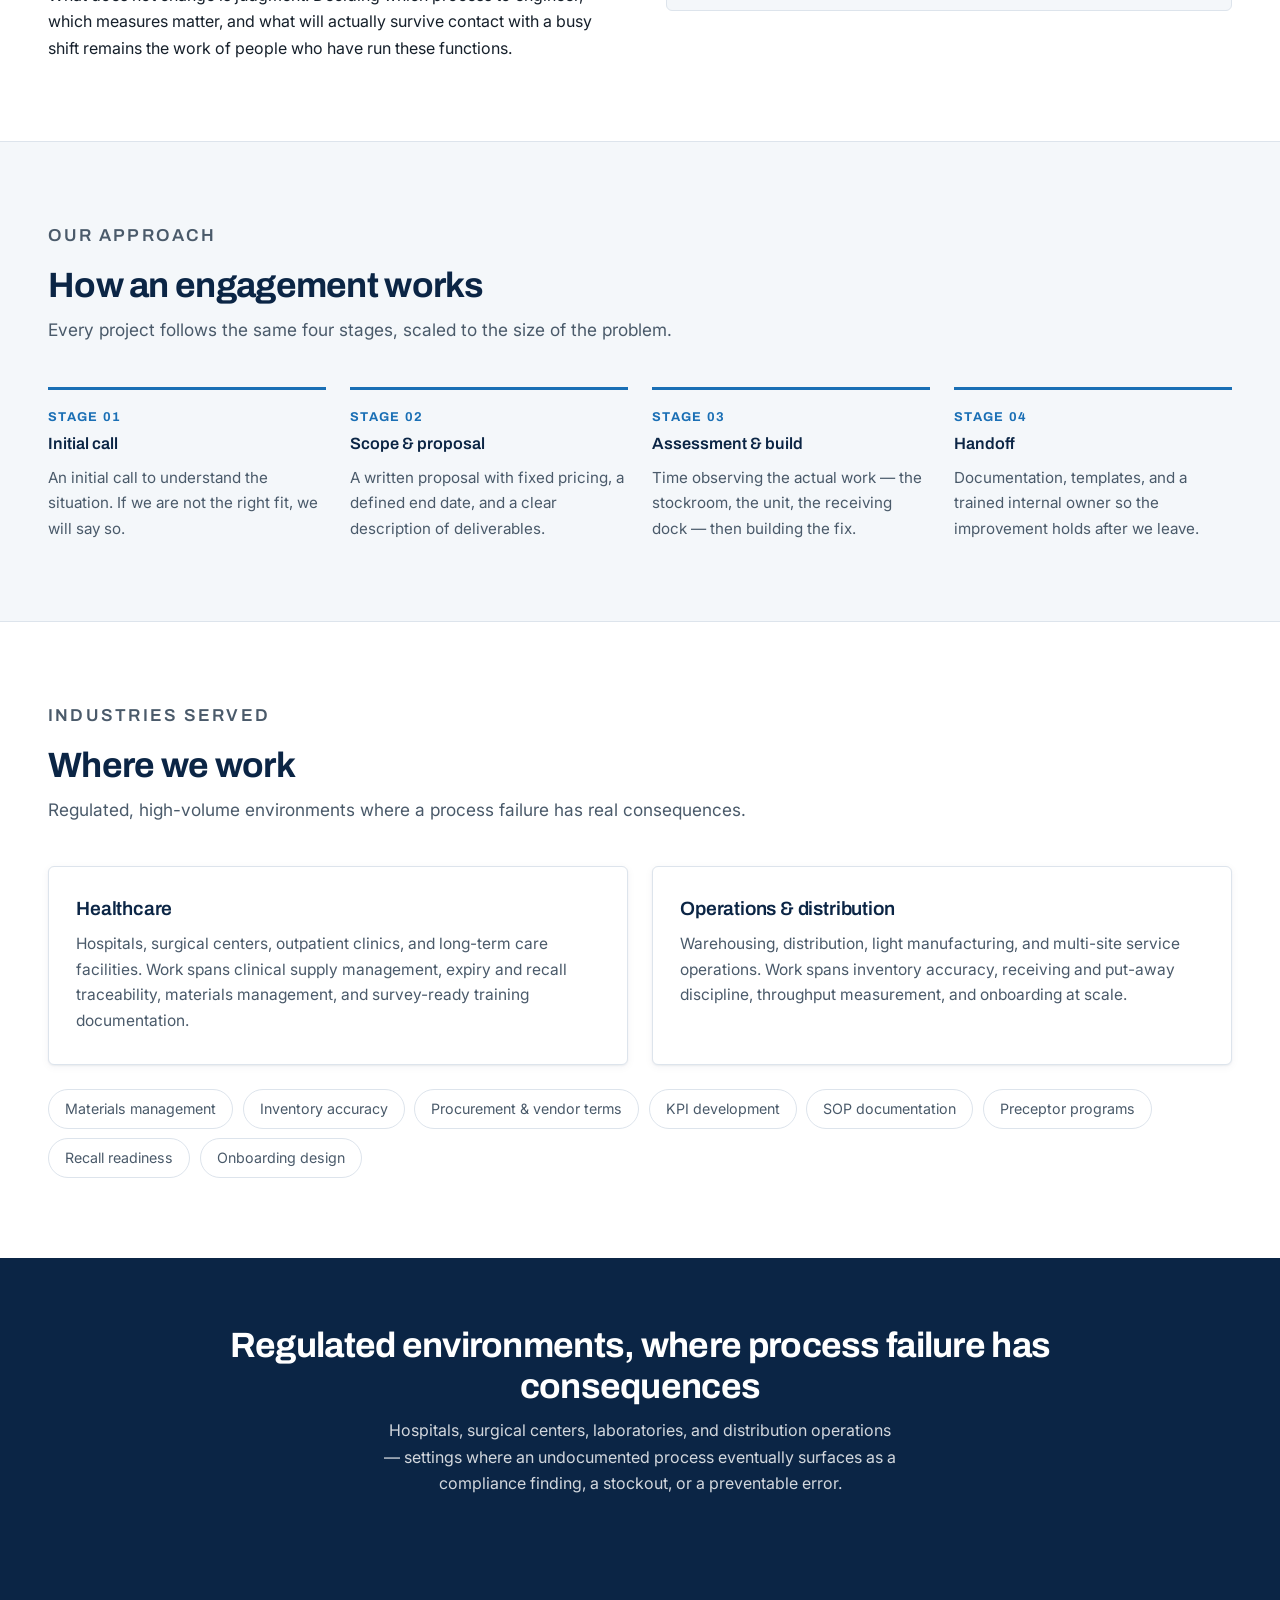
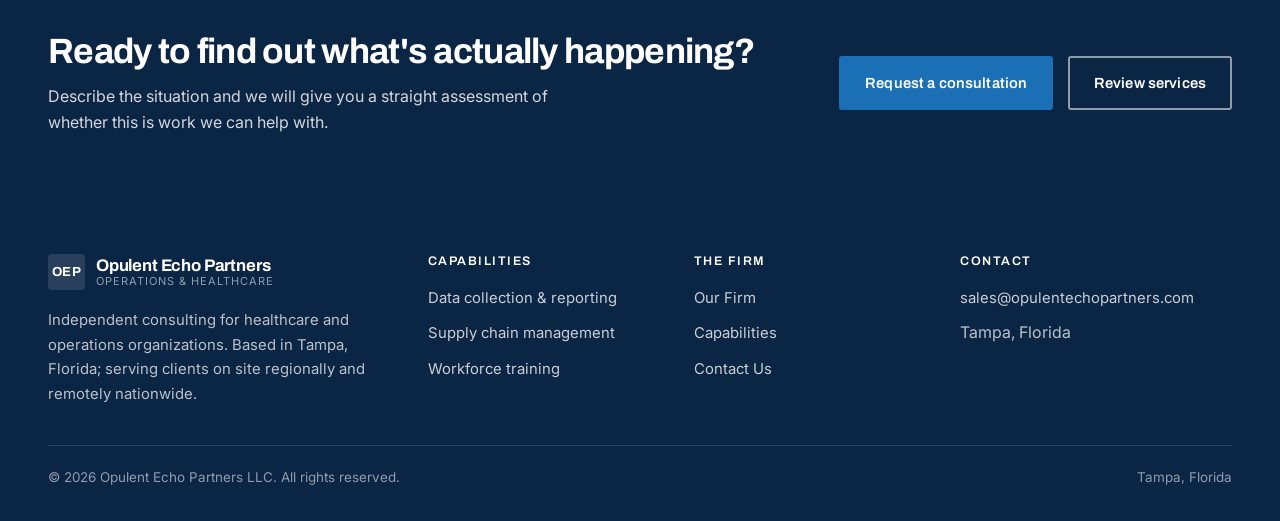
==== commit b0b17eb8: "Add files via upload" ====
--- a/index.html
+++ b/index.html
@@ -24,10 +24,10 @@
     </a>
     <button class="nav-toggle" aria-expanded="false" aria-controls="site-nav">Menu</button>
     <nav class="site-nav" id="site-nav" aria-label="Main">
-      <a href="index.html" aria-current="page">Home</a>
-      <a href="services.html">Services</a>
-      <a href="about.html">About</a>
-      <a href="contact.html">Contact</a>
+      <a href="index.html" aria-current="page">Overview</a>
+      <a href="services.html">Capabilities</a>
+      <a href="about.html">Our Firm</a>
+      <a href="contact.html">Contact Us</a>
     </nav>
     <div class="header-cta">
       <a class="btn btn--primary btn--sm" href="contact.html">Request a consultation</a>
@@ -46,6 +46,14 @@
         <a class="btn btn--primary" href="contact.html">Request a consultation</a>
         <a class="btn btn--ghost" href="services.html">Explore services</a>
       </div>
+    </div>
+  </section>
+
+  <section class="mission">
+    <div class="wrap mission__inner">
+      <p class="mission__label">Our Mission</p>
+      <p class="mission__statement">We exist to make well-run operations achievable for organizations that were never going to hire a consulting firm — by engineering the processes, measurement, and training that make good work <em>repeatable</em>.</p>
+      <p class="mission__support">Sound process design has historically been a privilege of scale. The analysis took months, the documentation took longer, and the price put it out of reach for a growing clinic, a single distribution site, or a biotech startup with eleven people. Opulent Echo Partners exists to close that gap: practitioner judgment about what to build, paired with AI-assisted design that delivers it in a fraction of the time it used to take.</p>
     </div>
   </section>
 
@@ -132,8 +140,35 @@
 
   <section class="section">
     <div class="wrap">
+      <div class="split">
+        <div>
+          <p class="eyebrow">AI-assisted delivery</p>
+          <h2>The slow part of process work is now the fast part</h2>
+          <p>Drafting standard operating procedures, structuring inconsistent data, generating competency materials, modeling how a change will behave before it reaches the floor — this is the work that historically consumed most of an engagement's budget and calendar.</p>
+          <p>OEP uses AI to compress that effort substantially, which changes what is economically worth doing. A department that could never justify a full process redesign can now get one. A new venture can open with documentation already written rather than assembling it after the first audit.</p>
+          <p>What does not change is judgment. Deciding which process to engineer, which measures matter, and what will actually survive contact with a busy shift remains the work of people who have run these functions.</p>
+        </div>
+        <div>
+          <div class="info-panel">
+            <h3 style="margin-bottom:1.2rem">Where AI shortens the work</h3>
+            <ul class="checklist" style="margin-top:0">
+              <li>Drafting standard operating procedures from observed practice</li>
+              <li>Structuring and reconciling inconsistent data sources</li>
+              <li>Generating competency checklists and training materials</li>
+              <li>Modeling process changes before they reach the floor</li>
+              <li>Producing audit-ready documentation as work is performed</li>
+            </ul>
+            <p class="service-block__meta">Judgment, scoping, and validation stay with the practitioner. AI removes the drafting burden, not the expertise.</p>
+          </div>
+        </div>
+      </div>
+    </div>
+  </section>
+
+  <section class="section section--grey">
+    <div class="wrap">
       <div class="section__head">
-        <p class="eyebrow">Our approach</p>
+        <p class="eyebrow eyebrow--dark">Our approach</p>
         <h2>How an engagement works</h2>
         <p>Every project follows the same four stages, scaled to the size of the problem.</p>
       </div>
@@ -162,10 +197,10 @@
     </div>
   </section>
 
-  <section class="section section--grey">
+  <section class="section" id="industries">
     <div class="wrap">
       <div class="section__head">
-        <p class="eyebrow eyebrow--dark">Industries served</p>
+        <p class="eyebrow">Industries served</p>
         <h2>Where we work</h2>
         <p>Regulated, high-volume environments where a process failure has real consequences.</p>
       </div>
@@ -193,6 +228,13 @@
   </section>
 
   <section class="cta-band">
+    <div class="wrap" style="max-width:54rem;text-align:center">
+      <h2>Regulated environments, where process failure has consequences</h2>
+      <p style="margin-inline:auto">Hospitals, surgical centers, laboratories, and distribution operations &mdash; settings where an undocumented process eventually surfaces as a compliance finding, a stockout, or a preventable error.</p>
+    </div>
+  </section>
+
+  <section class="cta-band">
     <div class="wrap cta-band__inner">
       <div>
         <h2>Ready to find out what's actually happening?</h2>
@@ -221,7 +263,7 @@
         <p style="margin-top:1.1rem">Independent consulting for healthcare and operations organizations. Based in Tampa, Florida; serving clients on site regionally and remotely nationwide.</p>
       </div>
       <div>
-        <h4>Services</h4>
+        <h4>Capabilities</h4>
         <ul>
           <li><a href="services.html#data">Data collection &amp; reporting</a></li>
           <li><a href="services.html#supply">Supply chain management</a></li>
@@ -229,11 +271,11 @@
         </ul>
       </div>
       <div>
-        <h4>Company</h4>
+        <h4>The Firm</h4>
         <ul>
-          <li><a href="about.html">About</a></li>
-          <li><a href="services.html">Services</a></li>
-          <li><a href="contact.html">Contact</a></li>
+          <li><a href="about.html">Our Firm</a></li>
+          <li><a href="services.html">Capabilities</a></li>
+          <li><a href="contact.html">Contact Us</a></li>
         </ul>
       </div>
       <div>
--- a/style.css
+++ b/style.css
@@ -432,3 +432,48 @@
   .site-footer__grid { grid-template-columns: 1fr; gap: 2rem; }
   .header-cta .btn { display: none; }
 }
+
+/* ================================================================
+   Mission statement band
+   ================================================================ */
+
+.mission {
+  background: var(--white);
+  padding-block: clamp(3.5rem, 7vw, 5.5rem);
+  border-bottom: 1px solid var(--border);
+}
+.mission__inner { max-width: 60rem; }
+.mission__label {
+  font-family: var(--head); font-size: .78rem; font-weight: 600;
+  letter-spacing: .14em; text-transform: uppercase; color: var(--blue-400);
+  margin-bottom: 1.6rem;
+}
+.mission__statement {
+  font-family: var(--head);
+  font-size: clamp(1.55rem, 3.4vw, 2.6rem);
+  font-weight: 600;
+  line-height: 1.25;
+  letter-spacing: -0.025em;
+  color: var(--navy-900);
+  margin: 0 0 1.6rem;
+}
+.mission__statement em {
+  font-style: normal;
+  color: var(--blue-500);
+}
+.mission__support {
+  font-size: 1.08rem; color: var(--slate); max-width: 52rem;
+}
+
+/* Split section: two balanced columns */
+.split {
+  display: grid; grid-template-columns: 1fr 1fr;
+  gap: 3.2rem; align-items: center;
+}
+.split--reverse .split__media { order: -1; }
+
+@media (max-width: 62rem) {
+  .split { grid-template-columns: 1fr; gap: 2rem; }
+  .split--reverse .split__media { order: 0; }
+  .figure--tall { aspect-ratio: 16/10; }
+}
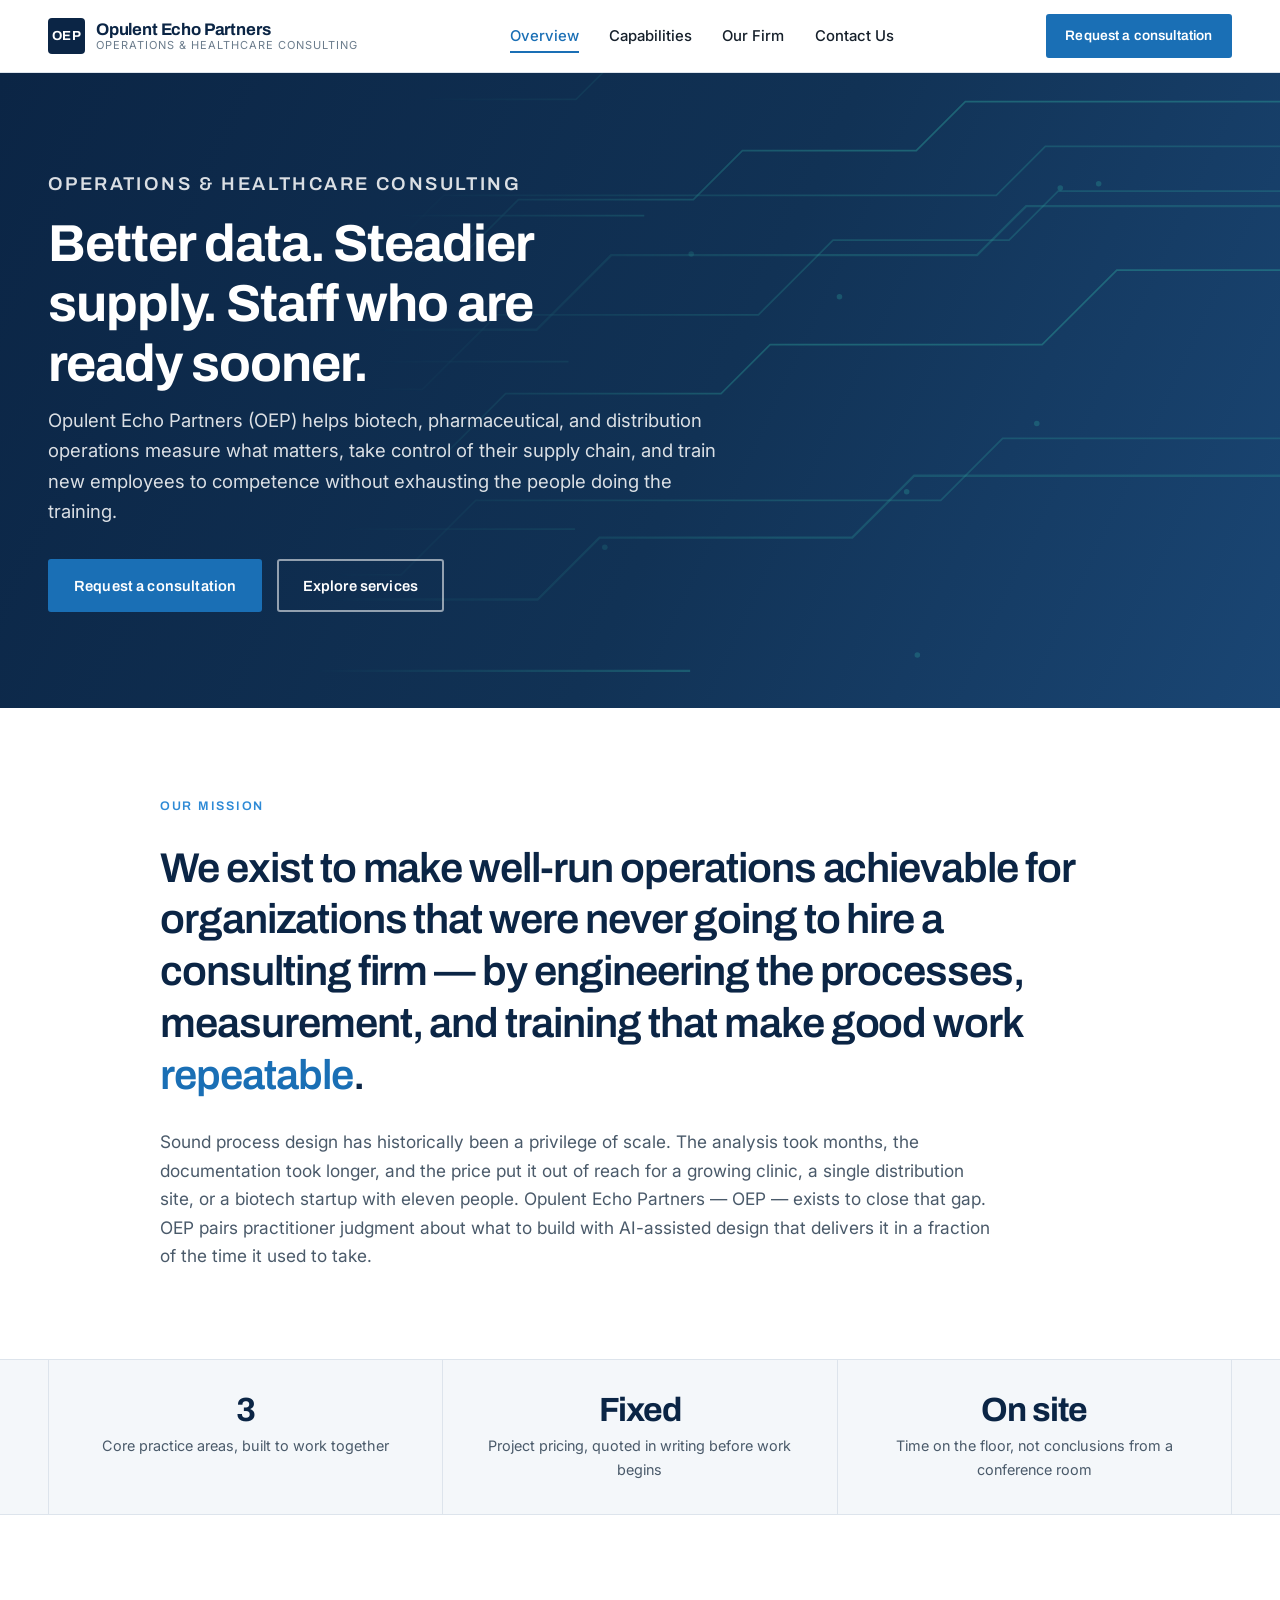
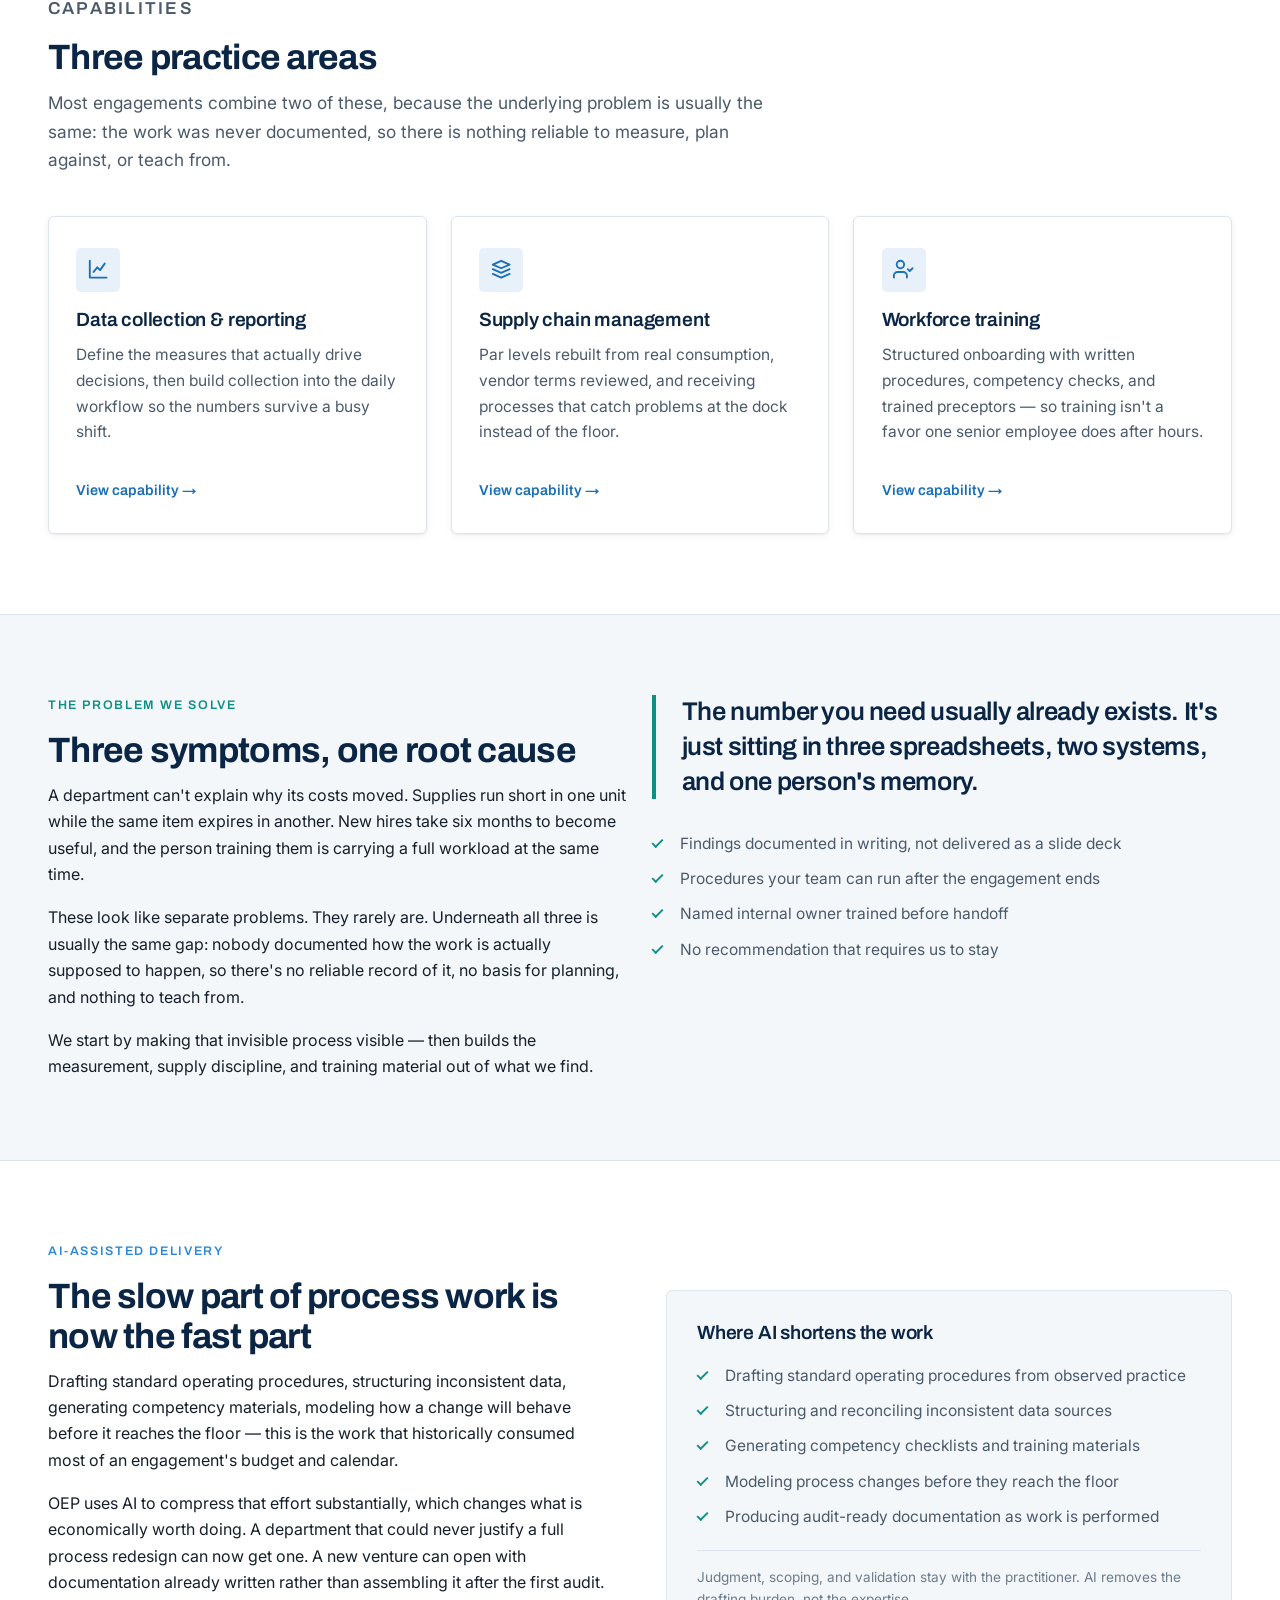
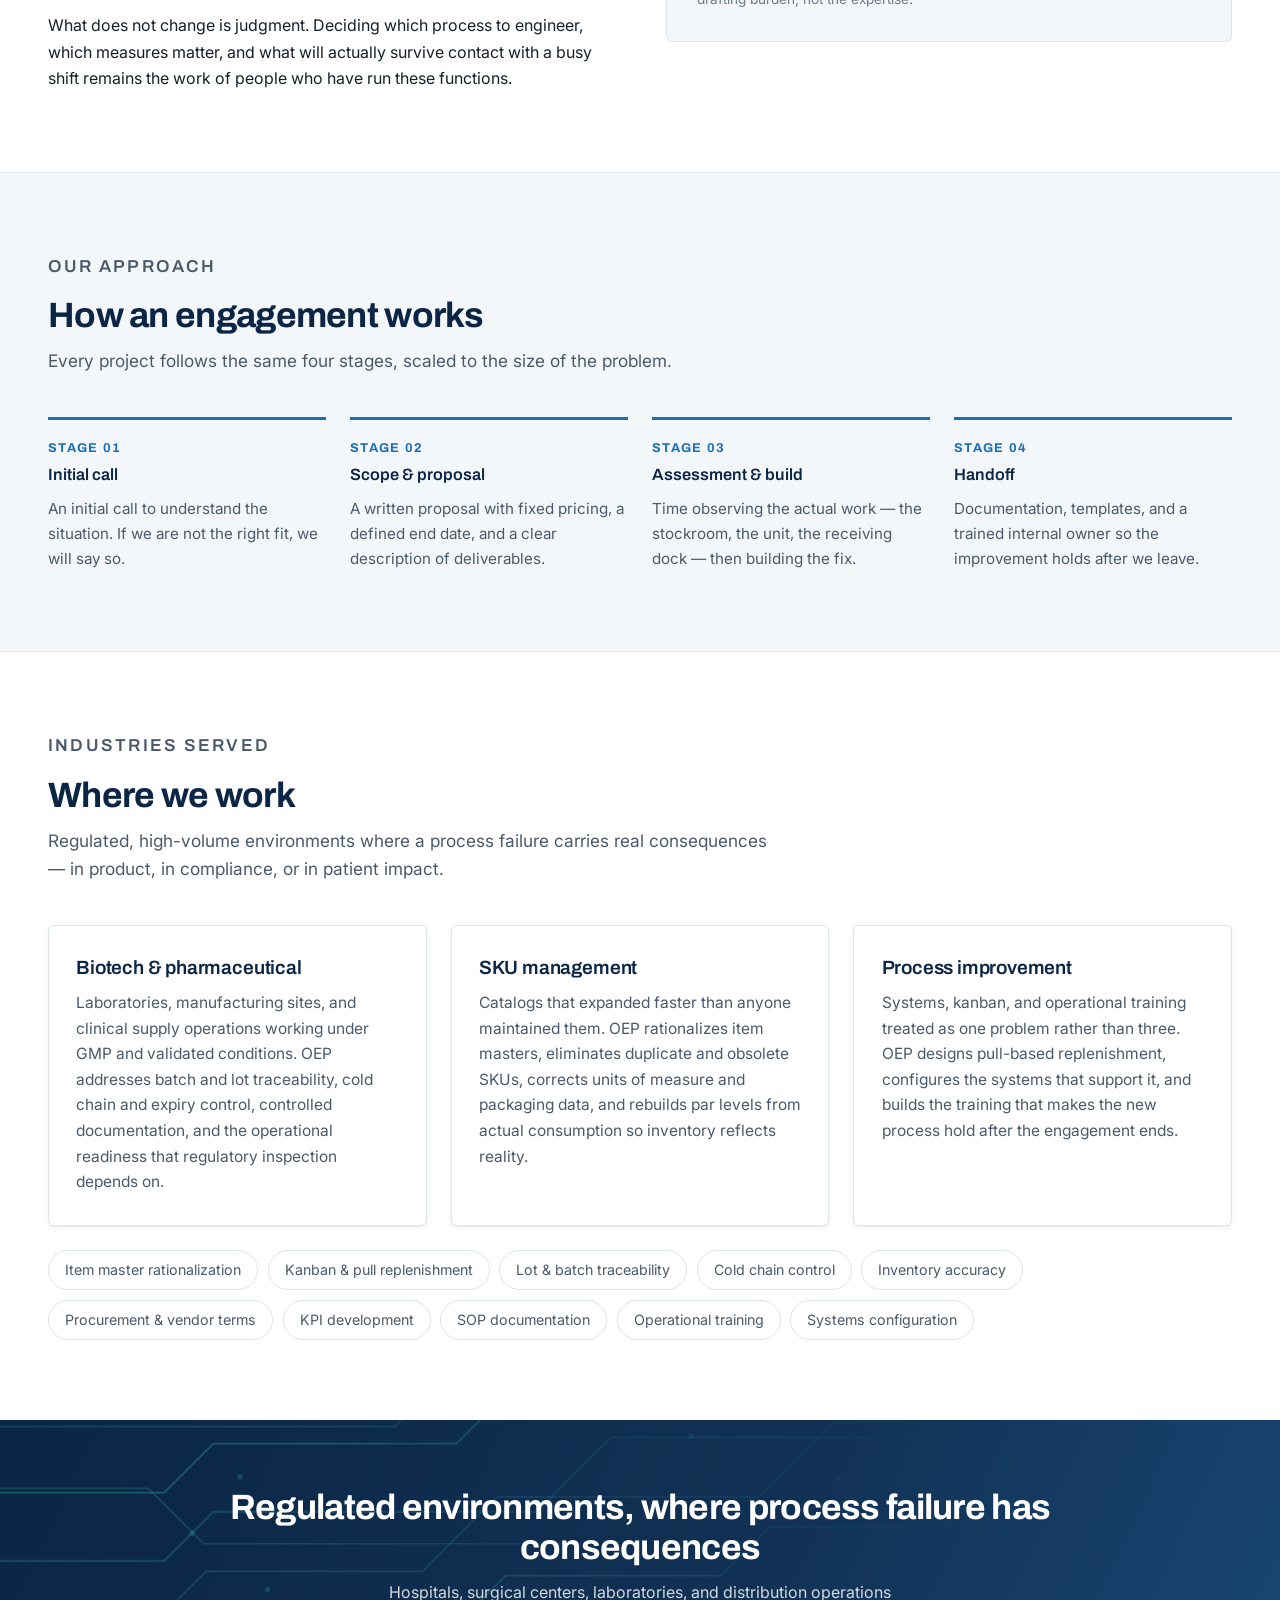
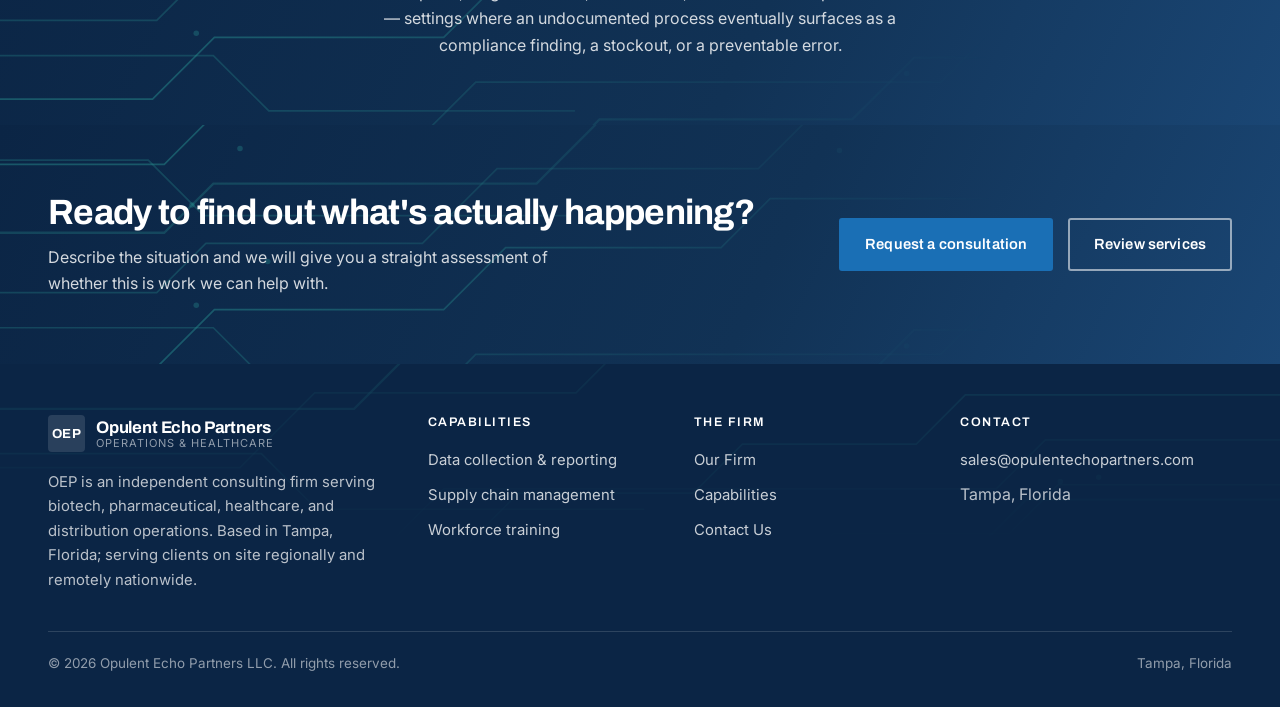
==== commit 4082fa1d: "Add files via upload" ====
--- a/index.html
+++ b/index.html
@@ -41,7 +41,7 @@
     <div class="wrap">
       <p class="eyebrow">Operations &amp; Healthcare Consulting</p>
       <h1>Better data. Steadier supply. Staff who are ready sooner.</h1>
-      <p>Opulent Echo Partners helps hospitals, clinics, and distribution operations measure what matters, take control of their supply chain, and train new employees to competence without exhausting the people doing the training.</p>
+      <p>Opulent Echo Partners (OEP) helps biotech, pharmaceutical, and distribution operations measure what matters, take control of their supply chain, and train new employees to competence without exhausting the people doing the training.</p>
       <div class="hero__actions">
         <a class="btn btn--primary" href="contact.html">Request a consultation</a>
         <a class="btn btn--ghost" href="services.html">Explore services</a>
@@ -53,7 +53,7 @@
     <div class="wrap mission__inner">
       <p class="mission__label">Our Mission</p>
       <p class="mission__statement">We exist to make well-run operations achievable for organizations that were never going to hire a consulting firm — by engineering the processes, measurement, and training that make good work <em>repeatable</em>.</p>
-      <p class="mission__support">Sound process design has historically been a privilege of scale. The analysis took months, the documentation took longer, and the price put it out of reach for a growing clinic, a single distribution site, or a biotech startup with eleven people. Opulent Echo Partners exists to close that gap: practitioner judgment about what to build, paired with AI-assisted design that delivers it in a fraction of the time it used to take.</p>
+      <p class="mission__support">Sound process design has historically been a privilege of scale. The analysis took months, the documentation took longer, and the price put it out of reach for a growing clinic, a single distribution site, or a biotech startup with eleven people. Opulent Echo Partners &mdash; OEP &mdash; exists to close that gap. OEP pairs practitioner judgment about what to build with AI-assisted design that delivers it in a fraction of the time it used to take.</p>
     </div>
   </section>
 
@@ -202,27 +202,33 @@
       <div class="section__head">
         <p class="eyebrow">Industries served</p>
         <h2>Where we work</h2>
-        <p>Regulated, high-volume environments where a process failure has real consequences.</p>
-      </div>
-      <div class="grid grid--2">
+        <p>Regulated, high-volume environments where a process failure carries real consequences &mdash; in product, in compliance, or in patient impact.</p>
+      </div>
+      <div class="grid grid--3">
         <article class="card">
-          <h3>Healthcare</h3>
-          <p>Hospitals, surgical centers, outpatient clinics, and long-term care facilities. Work spans clinical supply management, expiry and recall traceability, materials management, and survey-ready training documentation.</p>
+          <h3>Biotech &amp; pharmaceutical</h3>
+          <p>Laboratories, manufacturing sites, and clinical supply operations working under GMP and validated conditions. OEP addresses batch and lot traceability, cold chain and expiry control, controlled documentation, and the operational readiness that regulatory inspection depends on.</p>
         </article>
         <article class="card">
-          <h3>Operations &amp; distribution</h3>
-          <p>Warehousing, distribution, light manufacturing, and multi-site service operations. Work spans inventory accuracy, receiving and put-away discipline, throughput measurement, and onboarding at scale.</p>
+          <h3>SKU management</h3>
+          <p>Catalogs that expanded faster than anyone maintained them. OEP rationalizes item masters, eliminates duplicate and obsolete SKUs, corrects units of measure and packaging data, and rebuilds par levels from actual consumption so inventory reflects reality.</p>
+        </article>
+        <article class="card">
+          <h3>Process improvement</h3>
+          <p>Systems, kanban, and operational training treated as one problem rather than three. OEP designs pull-based replenishment, configures the systems that support it, and builds the training that makes the new process hold after the engagement ends.</p>
         </article>
       </div>
       <div class="pill-row">
-        <span class="pill">Materials management</span>
+        <span class="pill">Item master rationalization</span>
+        <span class="pill">Kanban &amp; pull replenishment</span>
+        <span class="pill">Lot &amp; batch traceability</span>
+        <span class="pill">Cold chain control</span>
         <span class="pill">Inventory accuracy</span>
         <span class="pill">Procurement &amp; vendor terms</span>
         <span class="pill">KPI development</span>
         <span class="pill">SOP documentation</span>
-        <span class="pill">Preceptor programs</span>
-        <span class="pill">Recall readiness</span>
-        <span class="pill">Onboarding design</span>
+        <span class="pill">Operational training</span>
+        <span class="pill">Systems configuration</span>
       </div>
     </div>
   </section>
@@ -260,7 +266,7 @@
             <span class="brand__sub">Operations &amp; Healthcare</span>
           </span>
         </a>
-        <p style="margin-top:1.1rem">Independent consulting for healthcare and operations organizations. Based in Tampa, Florida; serving clients on site regionally and remotely nationwide.</p>
+        <p style="margin-top:1.1rem">OEP is an independent consulting firm serving biotech, pharmaceutical, healthcare, and distribution operations. Based in Tampa, Florida; serving clients on site regionally and remotely nationwide.</p>
       </div>
       <div>
         <h4>Capabilities</h4>
--- a/style.css
+++ b/style.css
@@ -20,6 +20,8 @@
 
   --head: "Archivo", system-ui, sans-serif;
   --body: "Inter", system-ui, sans-serif;
+
+  --circuit: url("data:image/svg+xml,%3Csvg xmlns='http://www.w3.org/2000/svg' viewBox='0 0 1200 600' preserveAspectRatio='xMidYMid slice'%3E%3Cpath d='M-80,42 h412 l46,-46 h333 l70,-70 H1320' fill='none' stroke='%232FA8A0' stroke-opacity='0.48' stroke-width='2.2'/%3E%3Cpath d='M-80,97 h305 l70,-70 h245 l46,-46 h281 l46,-46 H1320' fill='none' stroke='%232FA8A0' stroke-opacity='0.3' stroke-width='1.6'/%3E%3Cpath d='M-80,163 h450 l46,-46 h518 l46,-46 H1320' fill='none' stroke='%232FA8A0' stroke-opacity='0.3' stroke-width='1.6'/%3E%3Cpath d='M-80,225 h234 l46,-46 h228 l58,-58 h164 l46,-46 h163 l46,-46 H1320' fill='none' stroke='%232FA8A0' stroke-opacity='0.48' stroke-width='1.6'/%3E%3Cpath d='M-80,289 h234 l46,-46 h303 l70,-70 h343 l46,-46 H1320' fill='none' stroke='%232FA8A0' stroke-opacity='0.3' stroke-width='2.2'/%3E%3Cpath d='M-80,345 h227 l46,-46 h203 l70,-70 h245 l70,-70 h165 l46,-46 H1320' fill='none' stroke='%232FA8A0' stroke-opacity='0.3' stroke-width='1.6'/%3E%3Cpath d='M-80,419 h223 l58,-58 h215 l58,-58 h202 l46,-46 h255 l70,-70 H1320' fill='none' stroke='%232FA8A0' stroke-opacity='0.48' stroke-width='1.6'/%3E%3Cpath d='M-80,473 h456 l70,-70 h436 l58,-58 H1320' fill='none' stroke='%232FA8A0' stroke-opacity='0.3' stroke-width='1.6'/%3E%3Cpath d='M-80,542 h309 l46,-46 h229 l58,-58 h237 l58,-58 H1320' fill='none' stroke='%232FA8A0' stroke-opacity='0.3' stroke-width='2.2'/%3E%3Cpath d='M-60,84 h305 l52,52 h307' fill='none' stroke='%232FA8A0' stroke-opacity='0.48' stroke-width='1.6'/%3E%3Cpath d='M-60,221 h199 l52,52 h342' fill='none' stroke='%232FA8A0' stroke-opacity='0.3' stroke-width='1.6'/%3E%3Cpath d='M-60,378 h260 l52,52 h287' fill='none' stroke='%232FA8A0' stroke-opacity='0.3' stroke-width='1.6'/%3E%3Cpath d='M-60,511 h307 l52,52 h348' fill='none' stroke='%232FA8A0' stroke-opacity='0.48' stroke-width='2.2'/%3E%3Ccircle cx='994' cy='110' r='2.6' fill='%232FA8A0' fill-opacity='0.35'/%3E%3Ccircle cx='251' cy='316' r='2.6' fill='%232FA8A0' fill-opacity='0.35'/%3E%3Ccircle cx='1030' cy='106' r='2.6' fill='%232FA8A0' fill-opacity='0.35'/%3E%3Ccircle cx='184' cy='357' r='2.6' fill='%232FA8A0' fill-opacity='0.35'/%3E%3Ccircle cx='972' cy='331' r='2.6' fill='%232FA8A0' fill-opacity='0.35'/%3E%3Ccircle cx='850' cy='395' r='2.6' fill='%232FA8A0' fill-opacity='0.35'/%3E%3Ccircle cx='106' cy='512' r='2.6' fill='%232FA8A0' fill-opacity='0.35'/%3E%3Ccircle cx='787' cy='212' r='2.6' fill='%232FA8A0' fill-opacity='0.35'/%3E%3Ccircle cx='299' cy='545' r='2.6' fill='%232FA8A0' fill-opacity='0.35'/%3E%3Ccircle cx='180' cy='263' r='2.6' fill='%232FA8A0' fill-opacity='0.35'/%3E%3Ccircle cx='648' cy='172' r='2.6' fill='%232FA8A0' fill-opacity='0.35'/%3E%3Ccircle cx='567' cy='447' r='2.6' fill='%232FA8A0' fill-opacity='0.35'/%3E%3Ccircle cx='860' cy='548' r='2.6' fill='%232FA8A0' fill-opacity='0.35'/%3E%3Ccircle cx='225' cy='210' r='2.6' fill='%232FA8A0' fill-opacity='0.35'/%3E%3C/svg%3E");
 
   --shadow-sm: 0 1px 2px rgba(11,37,69,.06), 0 2px 8px rgba(11,37,69,.05);
   --shadow-md: 0 4px 14px rgba(11,37,69,.10);
@@ -168,11 +170,12 @@
 }
 .hero::after {
   content: ""; position: absolute; inset: 0;
-  background-image:
-    linear-gradient(rgba(255,255,255,.055) 1px, transparent 1px),
-    linear-gradient(90deg, rgba(255,255,255,.055) 1px, transparent 1px);
-  background-size: 56px 56px;
-  mask-image: radial-gradient(circle at 78% 22%, #000 0%, transparent 68%);
+  background-image: var(--circuit);
+  background-size: cover;
+  background-position: center right;
+  opacity: .85;
+  mask-image: linear-gradient(100deg, transparent 0%, transparent 30%, #000 62%, #000 100%);
+  -webkit-mask-image: linear-gradient(100deg, transparent 0%, transparent 30%, #000 62%, #000 100%);
   pointer-events: none;
 }
 .hero > * { position: relative; z-index: 1; }
@@ -306,9 +309,23 @@
 /* ---------- CTA band ---------- */
 
 .cta-band {
-  background: var(--navy-900); color: #fff;
+  background: linear-gradient(115deg, var(--navy-900) 0%, var(--navy-800) 60%, var(--navy-700) 100%);
+  color: #fff;
   padding-block: clamp(3rem, 6vw, 4.2rem);
-}
+  position: relative;
+  overflow: hidden;
+}
+.cta-band::before {
+  content: ""; position: absolute; inset: 0;
+  background-image: var(--circuit);
+  background-size: cover;
+  background-position: center;
+  opacity: .8;
+  mask-image: linear-gradient(90deg, #000 0%, #000 22%, transparent 78%);
+  -webkit-mask-image: linear-gradient(90deg, #000 0%, #000 22%, transparent 78%);
+  pointer-events: none;
+}
+.cta-band > * { position: relative; z-index: 1; }
 .cta-band h2 { color: #fff; }
 .cta-band p { color: rgba(255,255,255,.82); max-width: 52ch; }
 .cta-band__inner {
@@ -368,7 +385,23 @@
 
 /* ---------- footer ---------- */
 
-.site-footer { background: var(--navy-900); color: rgba(255,255,255,.72); }
+.site-footer {
+  background: var(--navy-900);
+  color: rgba(255,255,255,.72);
+  position: relative;
+  overflow: hidden;
+}
+.site-footer::before {
+  content: ""; position: absolute; inset: 0;
+  background-image: var(--circuit);
+  background-size: cover;
+  background-position: top center;
+  opacity: .28;
+  mask-image: linear-gradient(#000 0%, transparent 55%);
+  -webkit-mask-image: linear-gradient(#000 0%, transparent 55%);
+  pointer-events: none;
+}
+.site-footer > * { position: relative; z-index: 1; }
 .site-footer__grid {
   display: grid; grid-template-columns: 1.5fr 1fr 1fr 1.2fr;
   gap: 2.5rem; padding-block: 3.2rem 2.4rem;
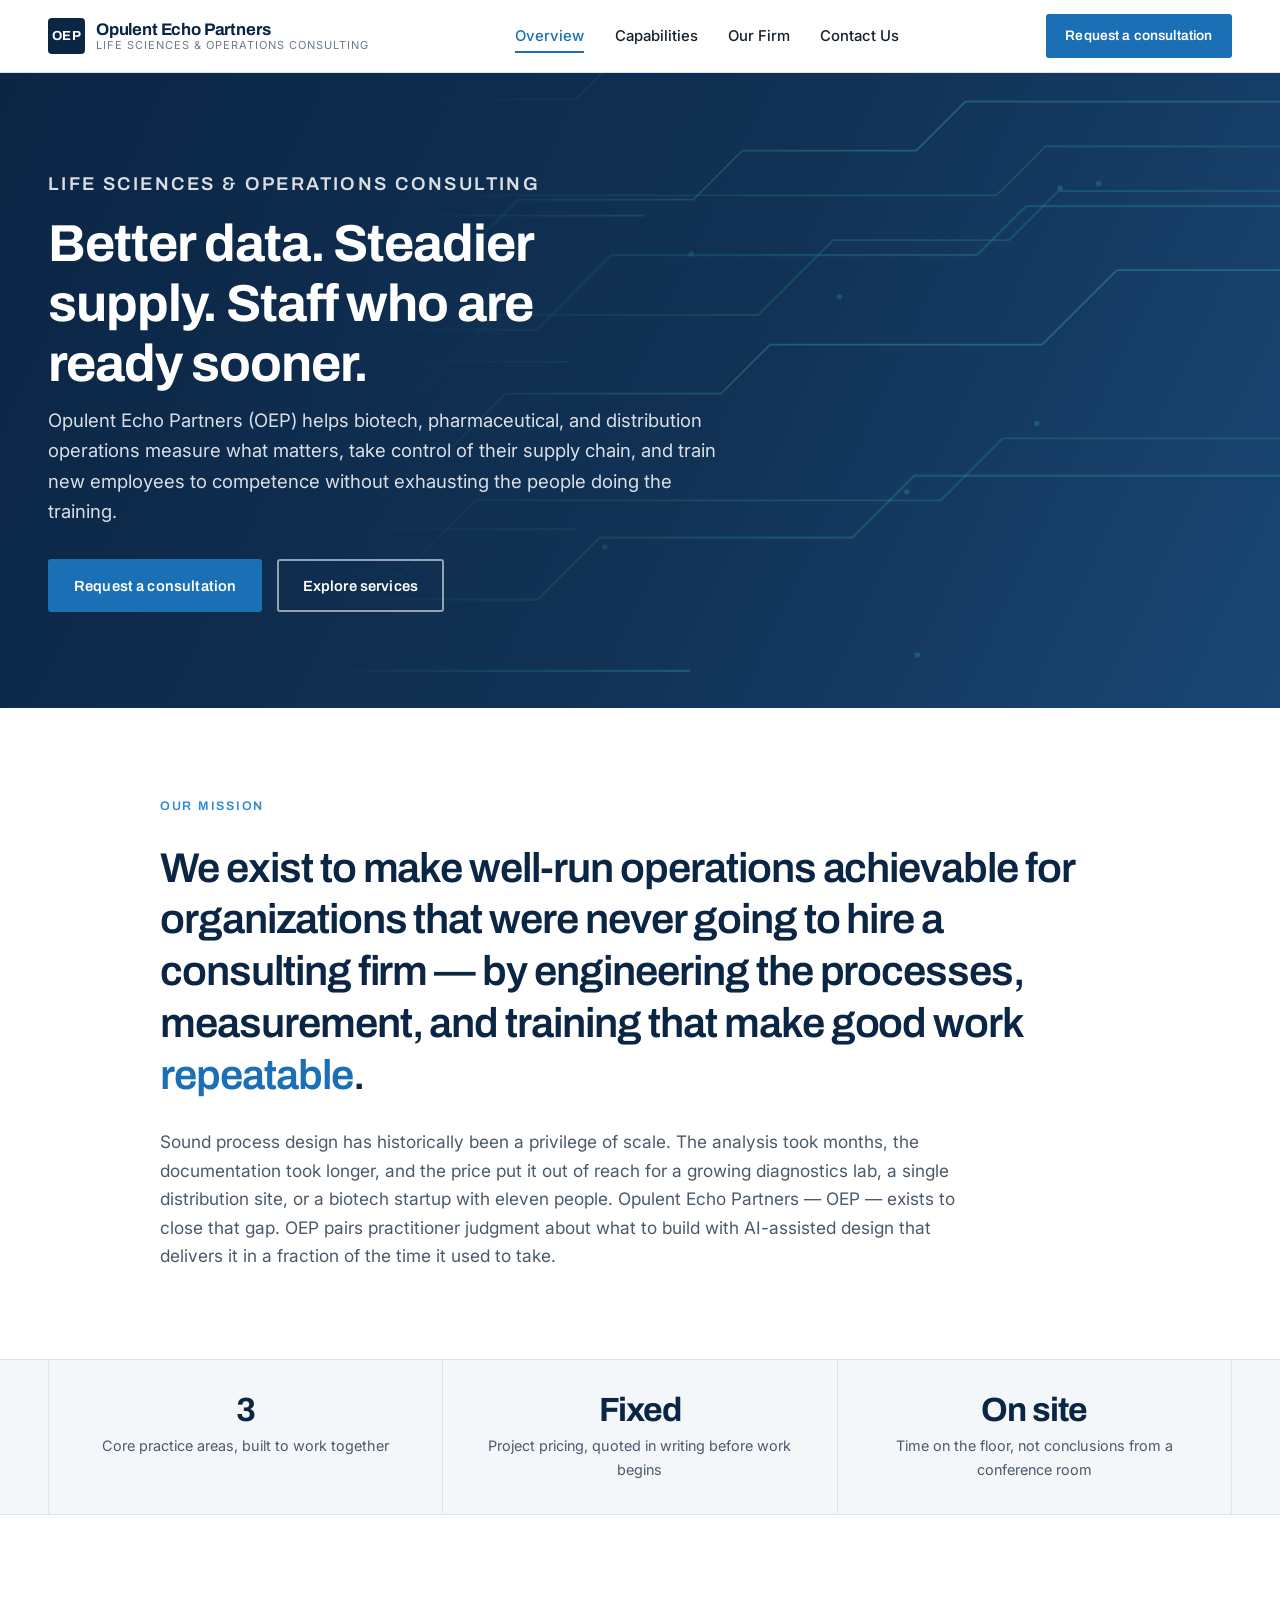
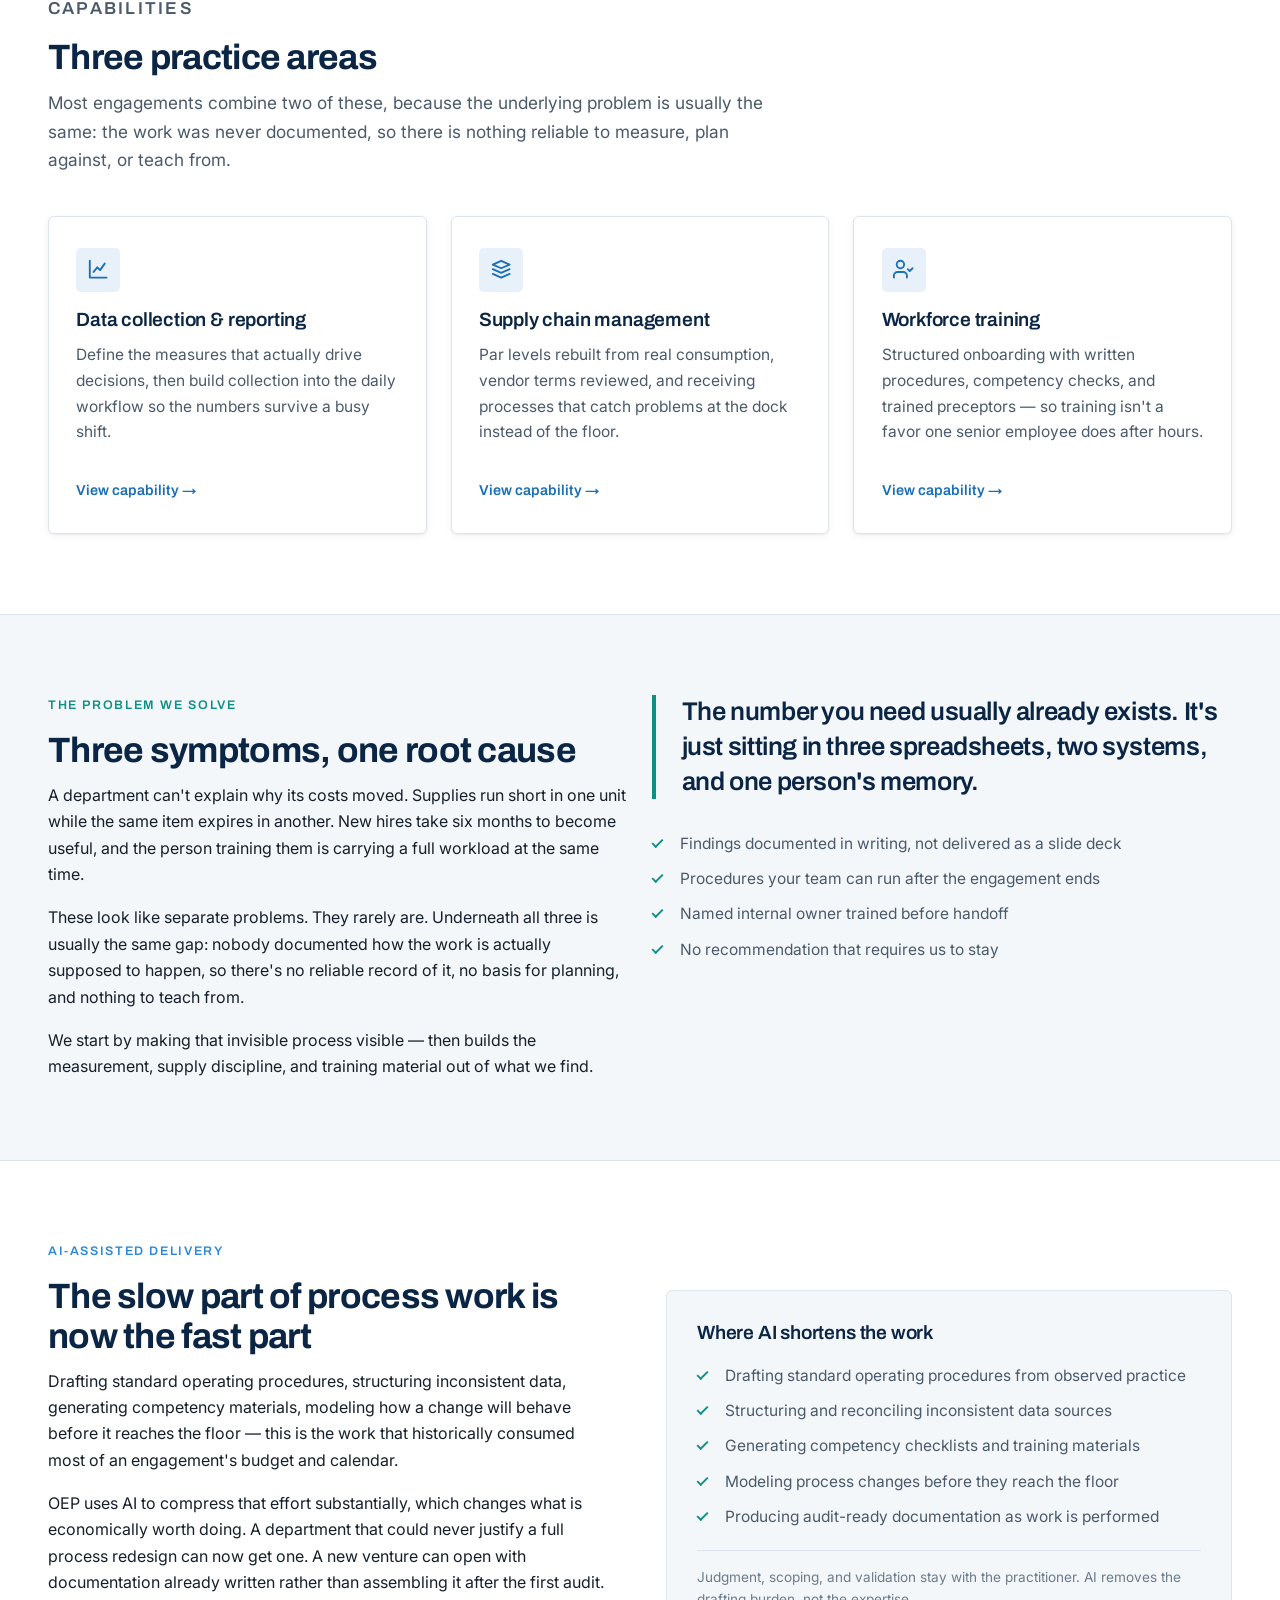
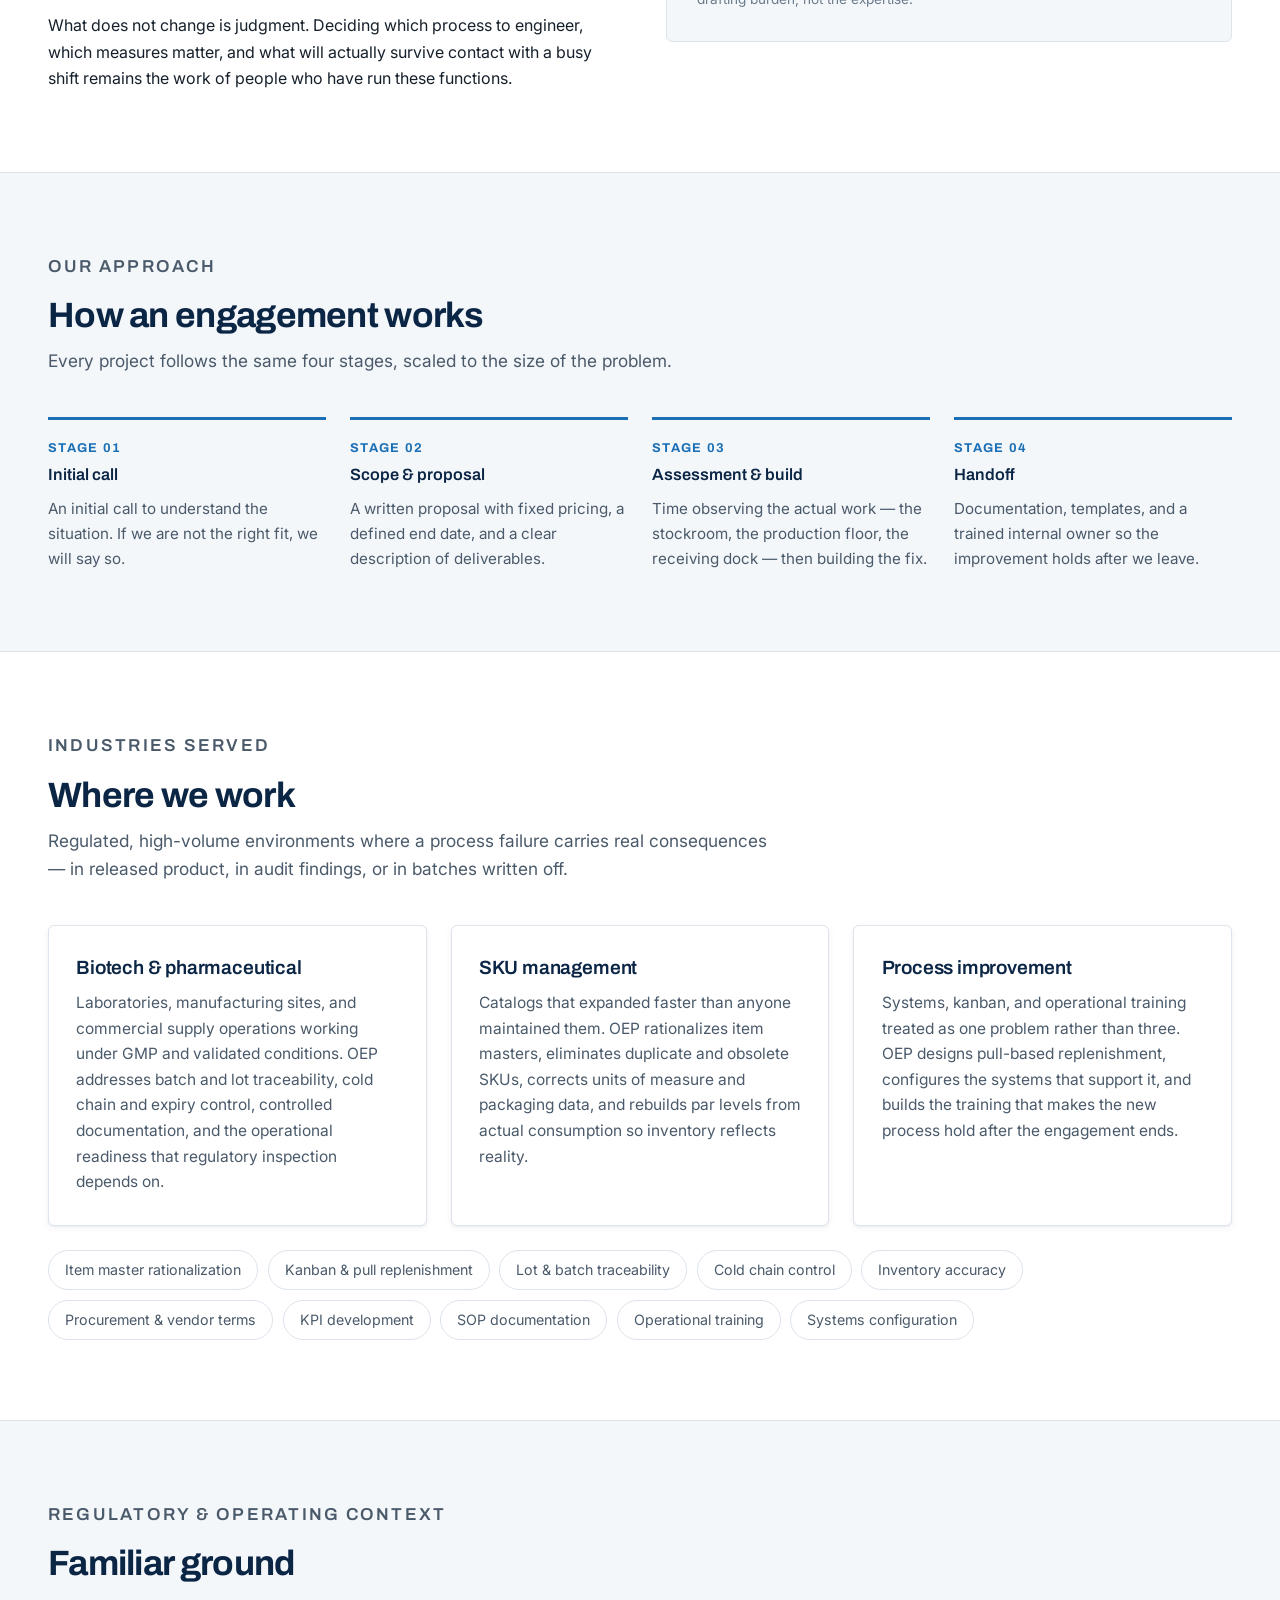
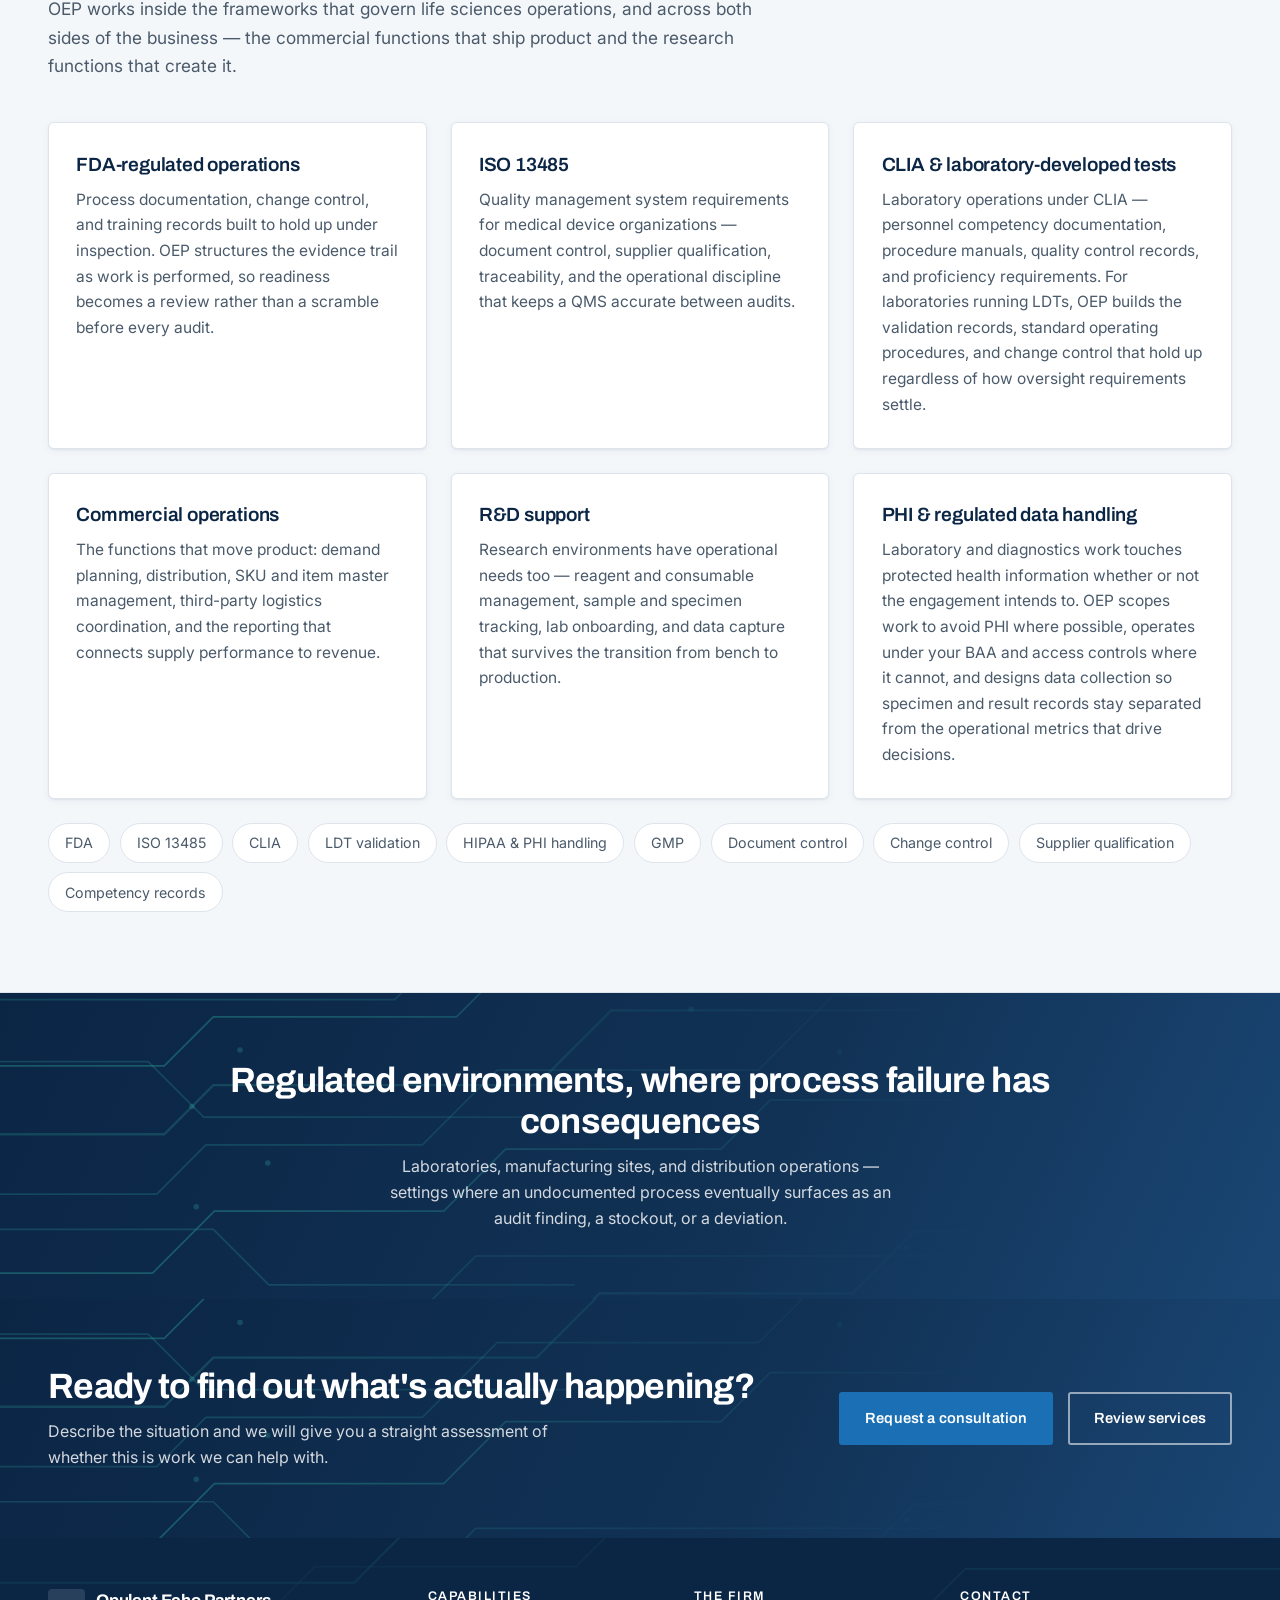
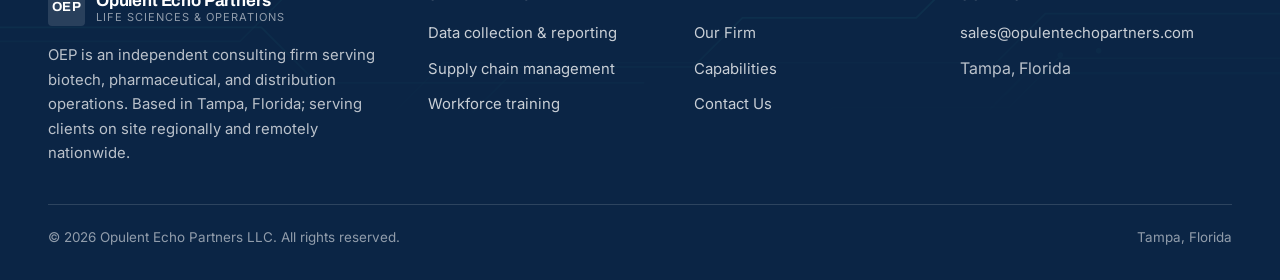
==== commit 4a46367e: "Add files via upload" ====
--- a/index.html
+++ b/index.html
@@ -3,8 +3,8 @@
 <head>
 <meta charset="utf-8">
 <meta name="viewport" content="width=device-width, initial-scale=1">
-<title>Opulent Echo Partners | Operations &amp; Healthcare Consulting — Tampa, Florida</title>
-<meta name="description" content="Consulting for operations and healthcare organizations: data collection systems, supply chain management, and workforce training programs.">
+<title>Opulent Echo Partners | Life Sciences &amp; Operations Consulting — Tampa, Florida</title>
+<meta name="description" content="Life sciences and operations consulting: process engineering, data collection systems, SKU and supply chain management, and workforce training.">
 <link rel="preconnect" href="https://fonts.googleapis.com">
 <link rel="preconnect" href="https://fonts.gstatic.com" crossorigin>
 <link href="https://fonts.googleapis.com/css2?family=Archivo:wght@500;600;700&family=Inter:wght@400;500;600&display=swap" rel="stylesheet">
@@ -19,7 +19,7 @@
       <span class="brand__mark">OEP</span>
       <span class="brand__text">
         <span class="brand__name">Opulent Echo Partners</span>
-        <span class="brand__sub">Operations &amp; Healthcare Consulting</span>
+        <span class="brand__sub">Life Sciences &amp; Operations Consulting</span>
       </span>
     </a>
     <button class="nav-toggle" aria-expanded="false" aria-controls="site-nav">Menu</button>
@@ -39,7 +39,7 @@
 
   <section class="hero">
     <div class="wrap">
-      <p class="eyebrow">Operations &amp; Healthcare Consulting</p>
+      <p class="eyebrow">Life Sciences &amp; Operations Consulting</p>
       <h1>Better data. Steadier supply. Staff who are ready sooner.</h1>
       <p>Opulent Echo Partners (OEP) helps biotech, pharmaceutical, and distribution operations measure what matters, take control of their supply chain, and train new employees to competence without exhausting the people doing the training.</p>
       <div class="hero__actions">
@@ -53,7 +53,7 @@
     <div class="wrap mission__inner">
       <p class="mission__label">Our Mission</p>
       <p class="mission__statement">We exist to make well-run operations achievable for organizations that were never going to hire a consulting firm — by engineering the processes, measurement, and training that make good work <em>repeatable</em>.</p>
-      <p class="mission__support">Sound process design has historically been a privilege of scale. The analysis took months, the documentation took longer, and the price put it out of reach for a growing clinic, a single distribution site, or a biotech startup with eleven people. Opulent Echo Partners &mdash; OEP &mdash; exists to close that gap. OEP pairs practitioner judgment about what to build with AI-assisted design that delivers it in a fraction of the time it used to take.</p>
+      <p class="mission__support">Sound process design has historically been a privilege of scale. The analysis took months, the documentation took longer, and the price put it out of reach for a growing diagnostics lab, a single distribution site, or a biotech startup with eleven people. Opulent Echo Partners &mdash; OEP &mdash; exists to close that gap. OEP pairs practitioner judgment about what to build with AI-assisted design that delivers it in a fraction of the time it used to take.</p>
     </div>
   </section>
 
@@ -186,7 +186,7 @@
         <div class="process__step reveal">
           <div class="process__num">STAGE 03</div>
           <h4>Assessment &amp; build</h4>
-          <p>Time observing the actual work — the stockroom, the unit, the receiving dock — then building the fix.</p>
+          <p>Time observing the actual work — the stockroom, the production floor, the receiving dock — then building the fix.</p>
         </div>
         <div class="process__step reveal">
           <div class="process__num">STAGE 04</div>
@@ -202,12 +202,12 @@
       <div class="section__head">
         <p class="eyebrow">Industries served</p>
         <h2>Where we work</h2>
-        <p>Regulated, high-volume environments where a process failure carries real consequences &mdash; in product, in compliance, or in patient impact.</p>
+        <p>Regulated, high-volume environments where a process failure carries real consequences &mdash; in released product, in audit findings, or in batches written off.</p>
       </div>
       <div class="grid grid--3">
         <article class="card">
           <h3>Biotech &amp; pharmaceutical</h3>
-          <p>Laboratories, manufacturing sites, and clinical supply operations working under GMP and validated conditions. OEP addresses batch and lot traceability, cold chain and expiry control, controlled documentation, and the operational readiness that regulatory inspection depends on.</p>
+          <p>Laboratories, manufacturing sites, and commercial supply operations working under GMP and validated conditions. OEP addresses batch and lot traceability, cold chain and expiry control, controlled documentation, and the operational readiness that regulatory inspection depends on.</p>
         </article>
         <article class="card">
           <h3>SKU management</h3>
@@ -233,10 +233,58 @@
     </div>
   </section>
 
+  <section class="section section--grey">
+    <div class="wrap">
+      <div class="section__head">
+        <p class="eyebrow eyebrow--dark">Regulatory &amp; operating context</p>
+        <h2>Familiar ground</h2>
+        <p>OEP works inside the frameworks that govern life sciences operations, and across both sides of the business — the commercial functions that ship product and the research functions that create it.</p>
+      </div>
+      <div class="grid grid--3">
+        <article class="card">
+          <h3>FDA-regulated operations</h3>
+          <p>Process documentation, change control, and training records built to hold up under inspection. OEP structures the evidence trail as work is performed, so readiness becomes a review rather than a scramble before every audit.</p>
+        </article>
+        <article class="card">
+          <h3>ISO 13485</h3>
+          <p>Quality management system requirements for medical device organizations — document control, supplier qualification, traceability, and the operational discipline that keeps a QMS accurate between audits.</p>
+        </article>
+        <article class="card">
+          <h3>CLIA &amp; laboratory-developed tests</h3>
+          <p>Laboratory operations under CLIA — personnel competency documentation, procedure manuals, quality control records, and proficiency requirements. For laboratories running LDTs, OEP builds the validation records, standard operating procedures, and change control that hold up regardless of how oversight requirements settle.</p>
+        </article>
+        <article class="card">
+          <h3>Commercial operations</h3>
+          <p>The functions that move product: demand planning, distribution, SKU and item master management, third-party logistics coordination, and the reporting that connects supply performance to revenue.</p>
+        </article>
+        <article class="card">
+          <h3>R&amp;D support</h3>
+          <p>Research environments have operational needs too — reagent and consumable management, sample and specimen tracking, lab onboarding, and data capture that survives the transition from bench to production.</p>
+        </article>
+        <article class="card">
+          <h3>PHI &amp; regulated data handling</h3>
+          <p>Laboratory and diagnostics work touches protected health information whether or not the engagement intends to. OEP scopes work to avoid PHI where possible, operates under your BAA and access controls where it cannot, and designs data collection so specimen and result records stay separated from the operational metrics that drive decisions.</p>
+        </article>
+      </div>
+      <div class="pill-row">
+        <span class="pill">FDA</span>
+        <span class="pill">ISO 13485</span>
+        <span class="pill">CLIA</span>
+        <span class="pill">LDT validation</span>
+        <span class="pill">HIPAA &amp; PHI handling</span>
+        <span class="pill">GMP</span>
+        <span class="pill">Document control</span>
+        <span class="pill">Change control</span>
+        <span class="pill">Supplier qualification</span>
+        <span class="pill">Competency records</span>
+      </div>
+    </div>
+  </section>
+
   <section class="cta-band">
     <div class="wrap" style="max-width:54rem;text-align:center">
       <h2>Regulated environments, where process failure has consequences</h2>
-      <p style="margin-inline:auto">Hospitals, surgical centers, laboratories, and distribution operations &mdash; settings where an undocumented process eventually surfaces as a compliance finding, a stockout, or a preventable error.</p>
+      <p style="margin-inline:auto">Laboratories, manufacturing sites, and distribution operations &mdash; settings where an undocumented process eventually surfaces as an audit finding, a stockout, or a deviation.</p>
     </div>
   </section>
 
@@ -263,10 +311,10 @@
           <span class="brand__mark">OEP</span>
           <span class="brand__text">
             <span class="brand__name">Opulent Echo Partners</span>
-            <span class="brand__sub">Operations &amp; Healthcare</span>
+            <span class="brand__sub">Life Sciences &amp; Operations</span>
           </span>
         </a>
-        <p style="margin-top:1.1rem">OEP is an independent consulting firm serving biotech, pharmaceutical, healthcare, and distribution operations. Based in Tampa, Florida; serving clients on site regionally and remotely nationwide.</p>
+        <p style="margin-top:1.1rem">OEP is an independent consulting firm serving biotech, pharmaceutical, and distribution operations. Based in Tampa, Florida; serving clients on site regionally and remotely nationwide.</p>
       </div>
       <div>
         <h4>Capabilities</h4>
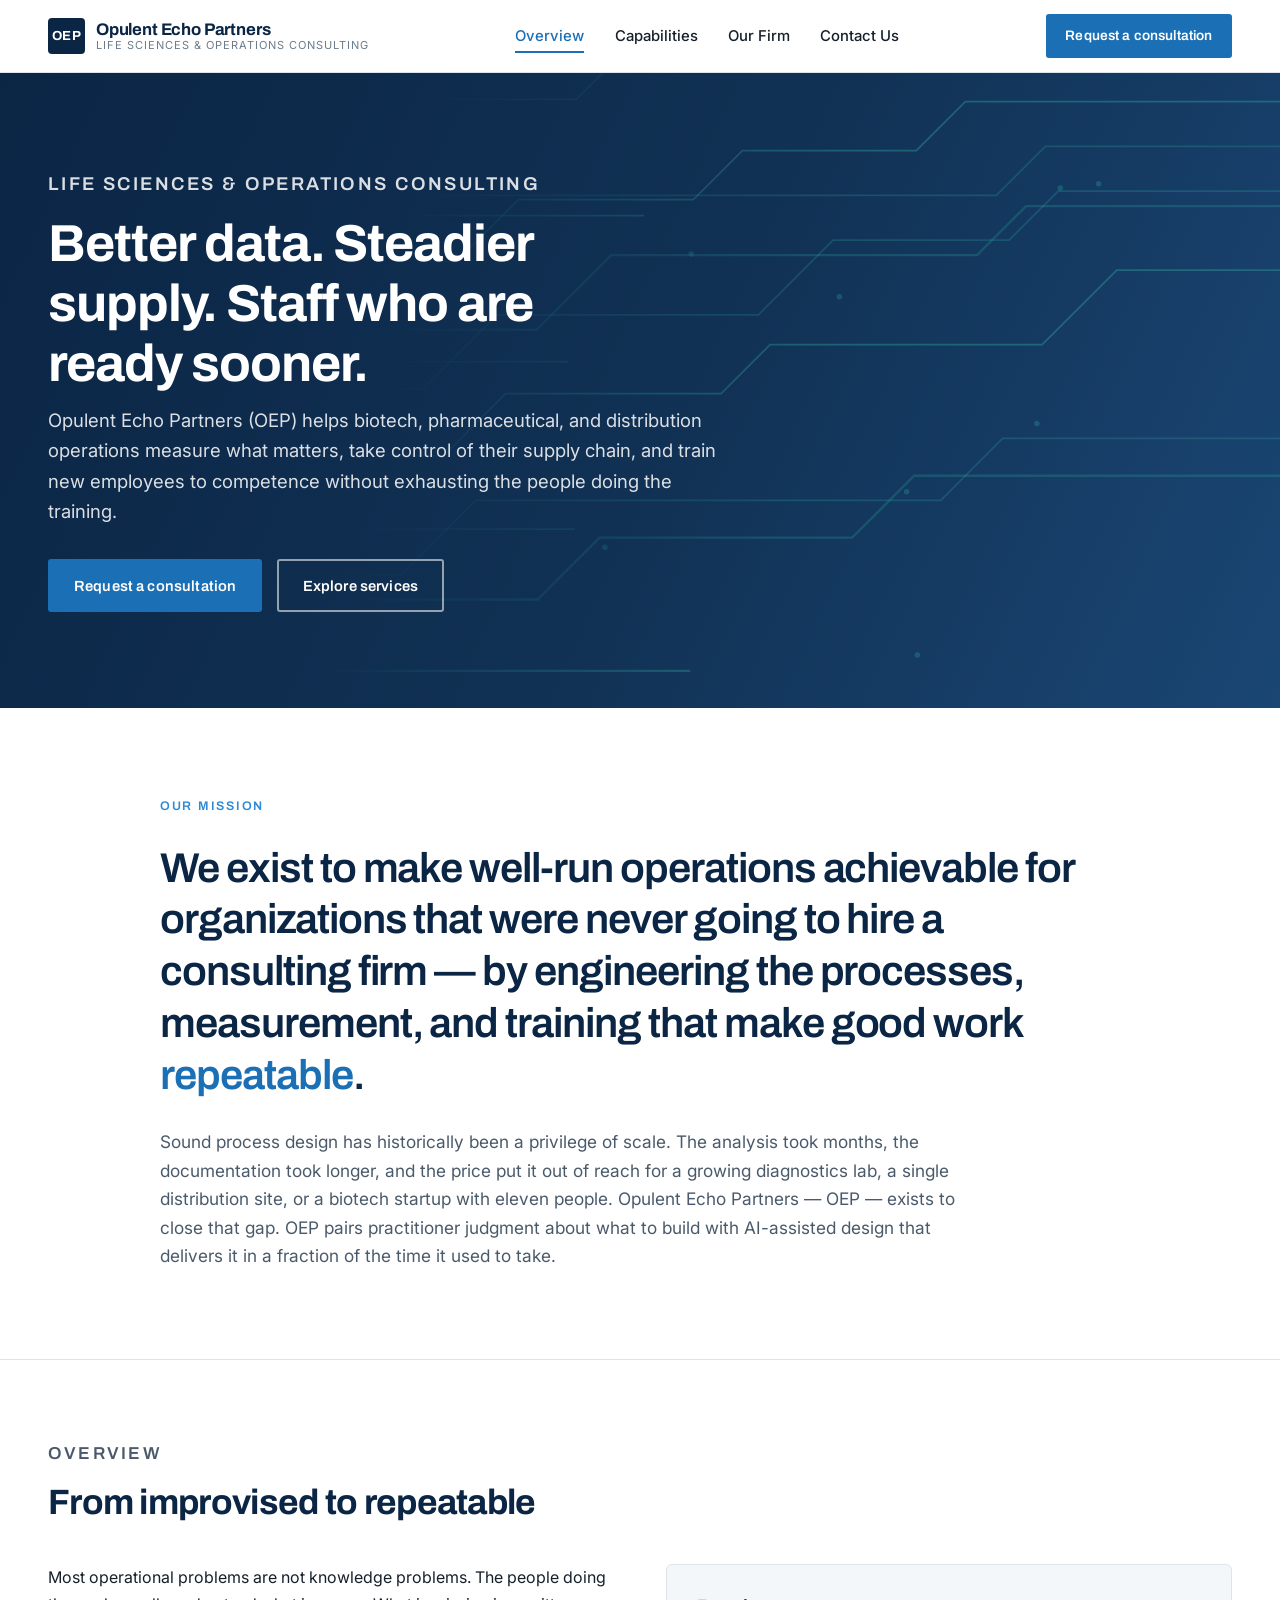
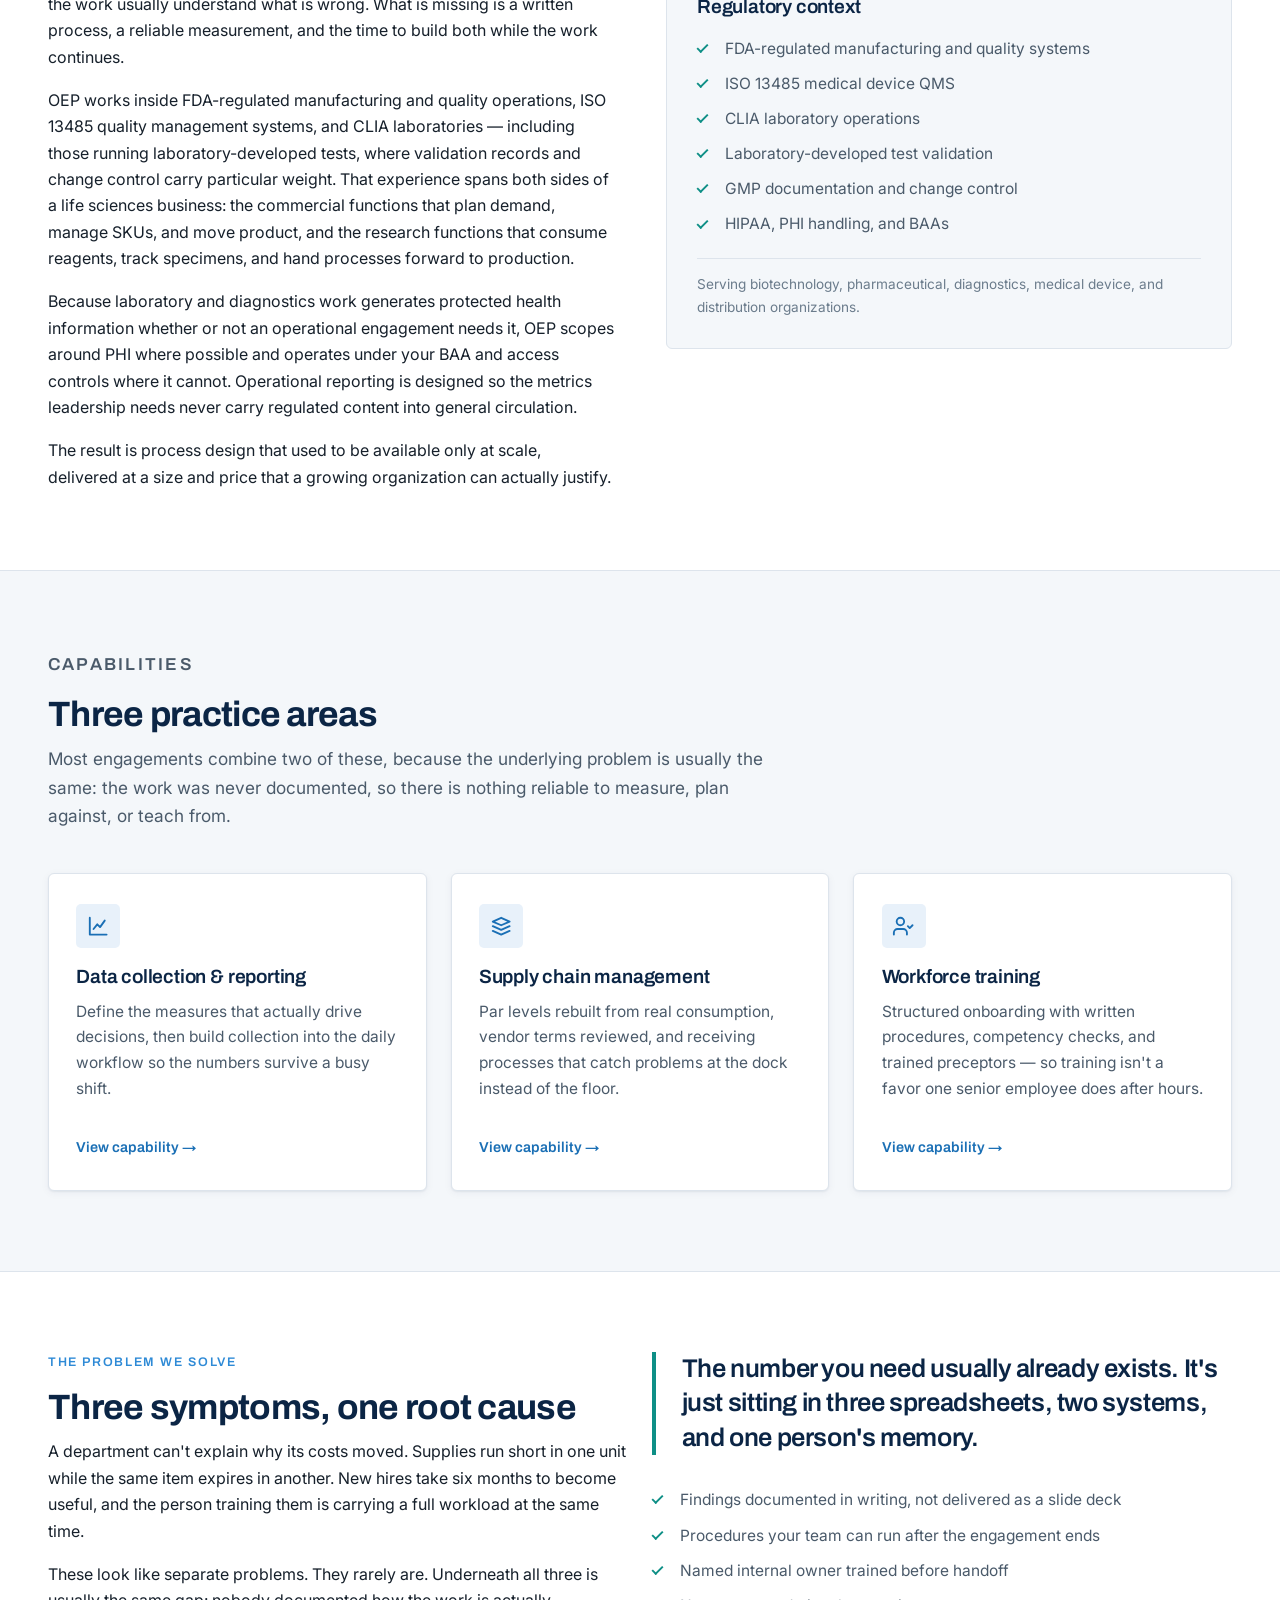
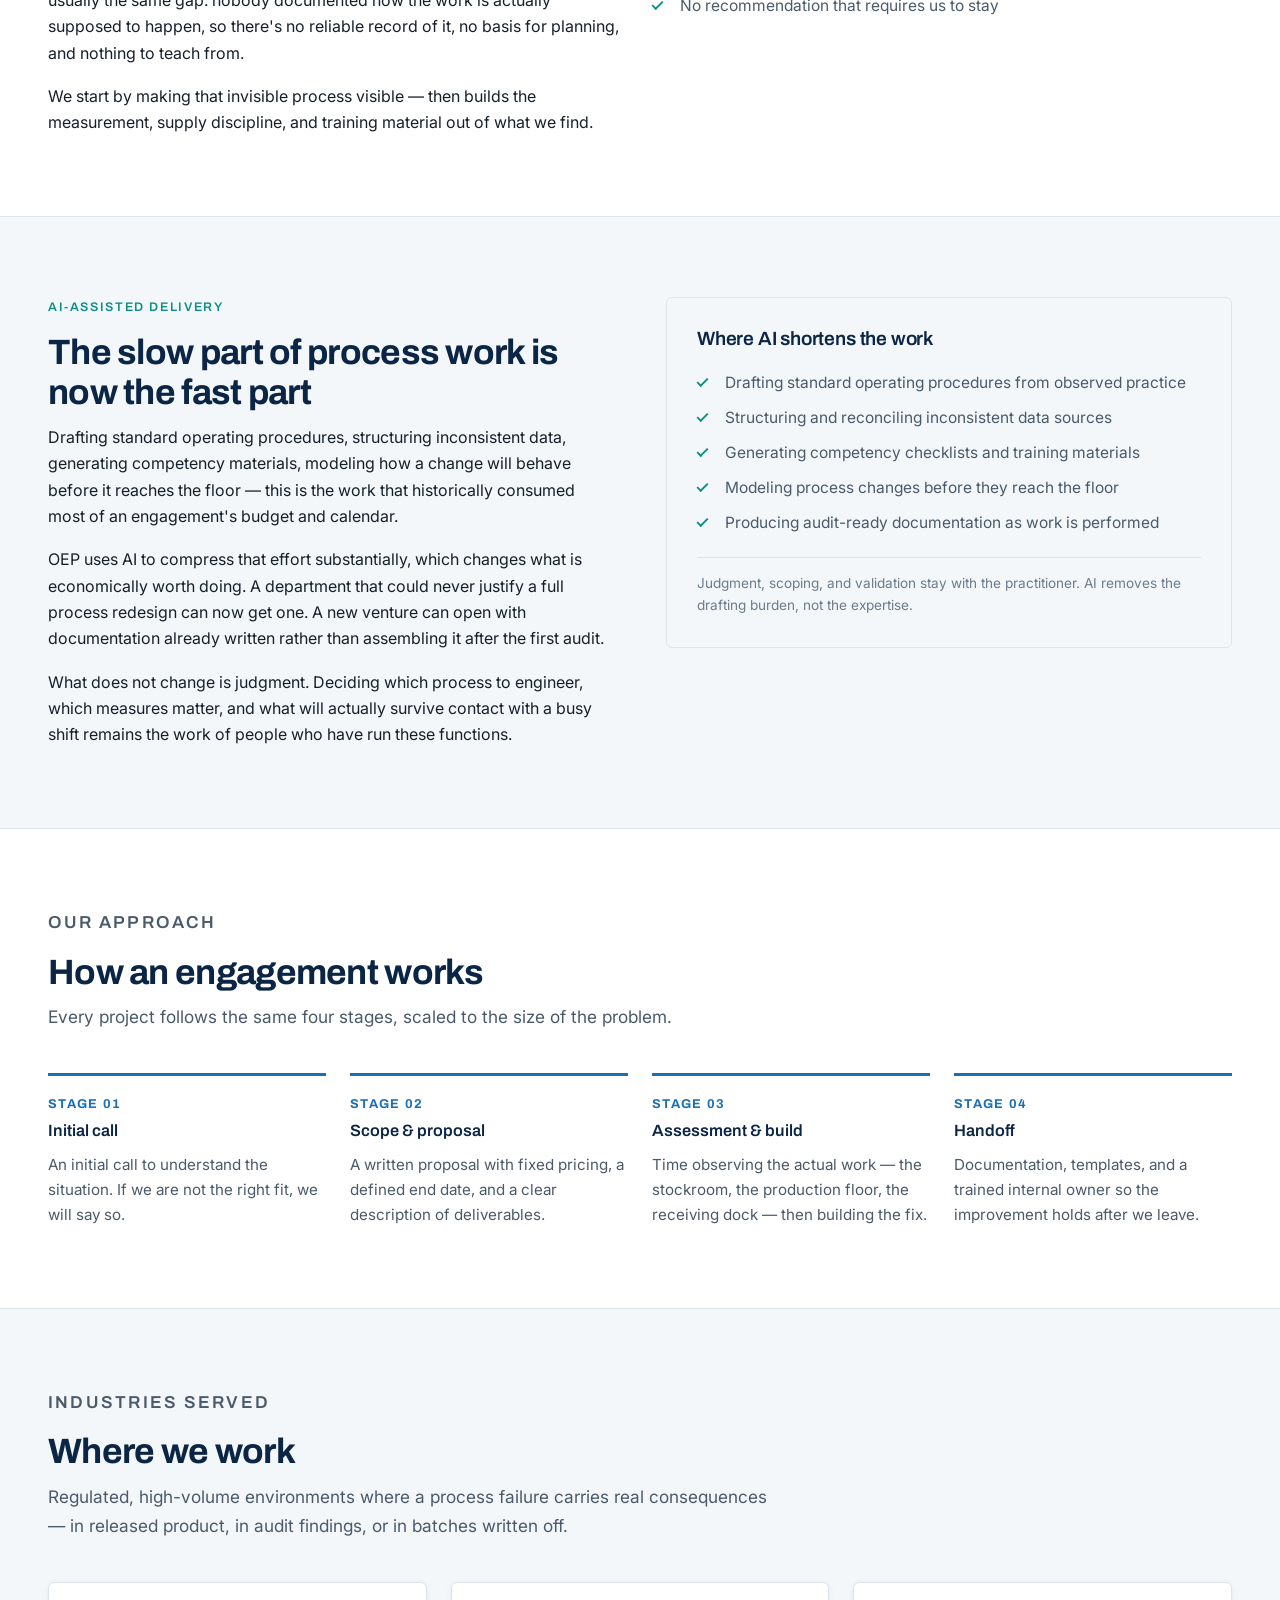
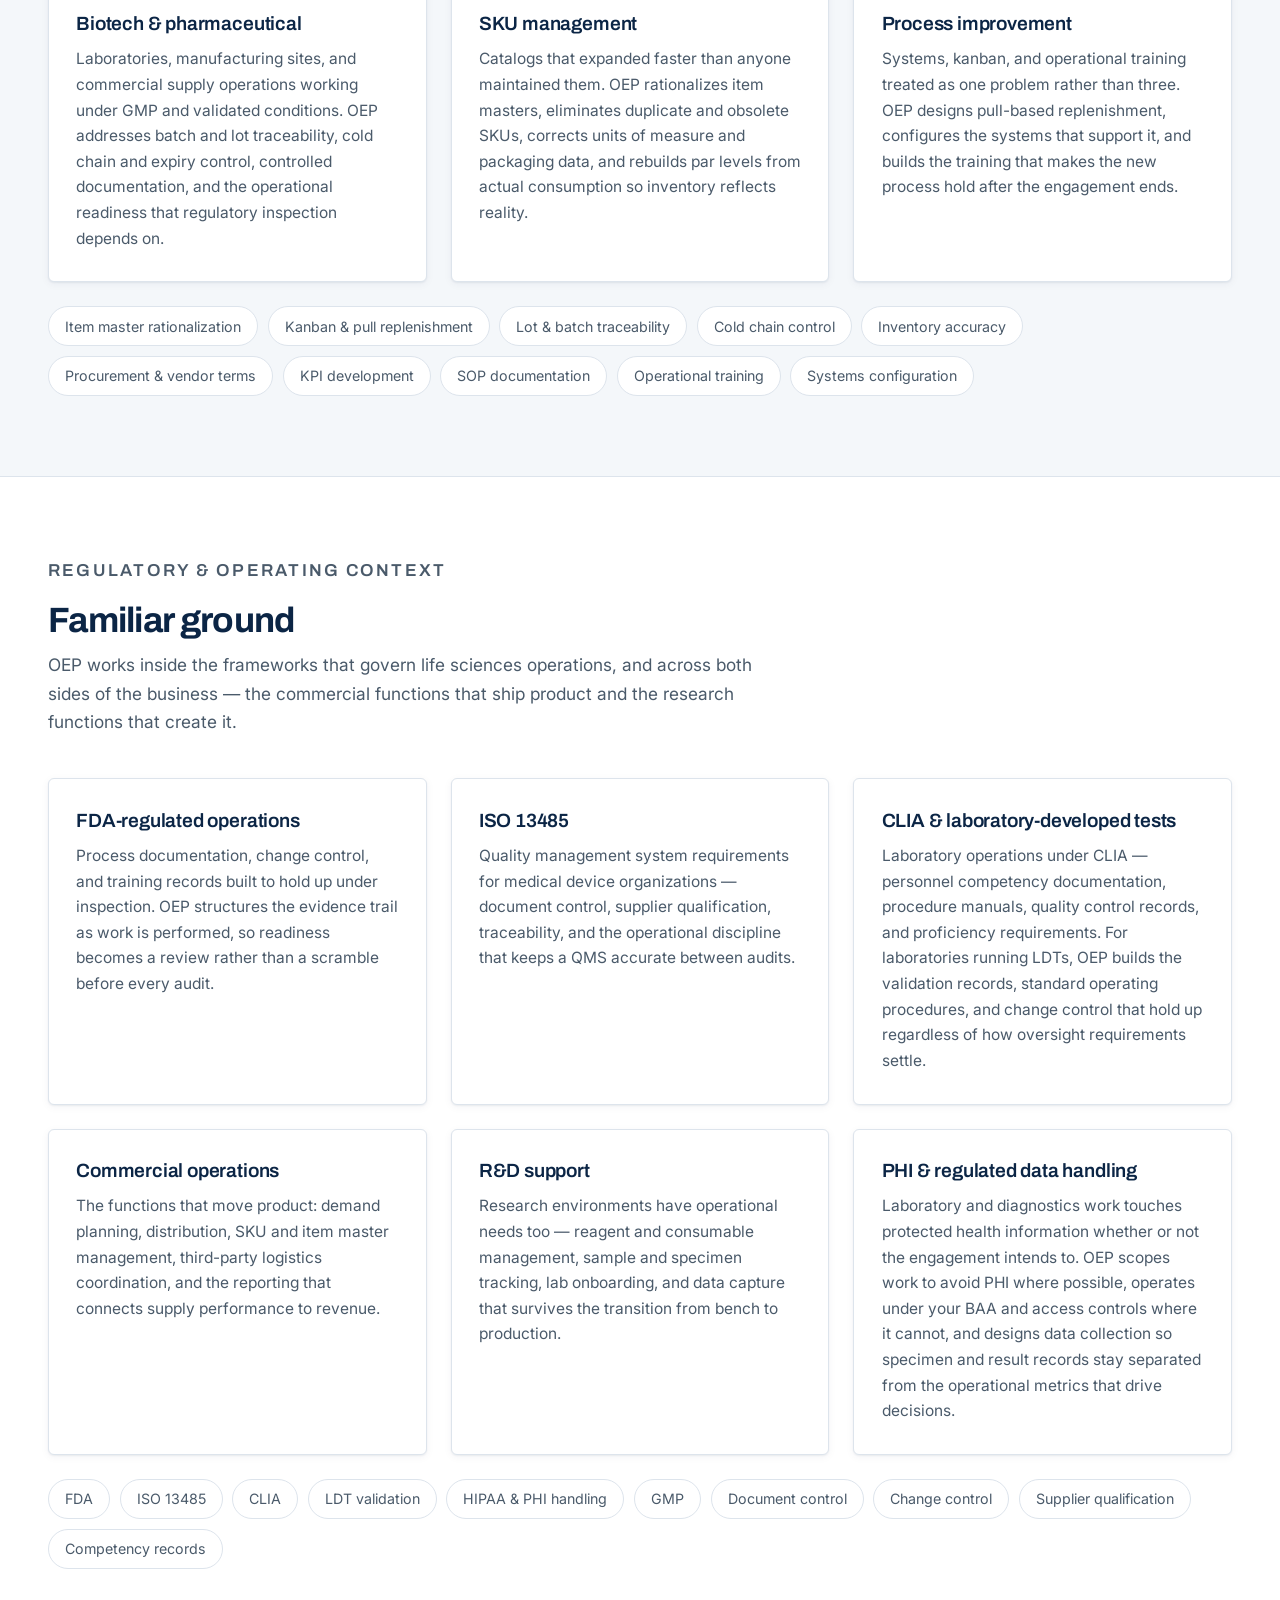
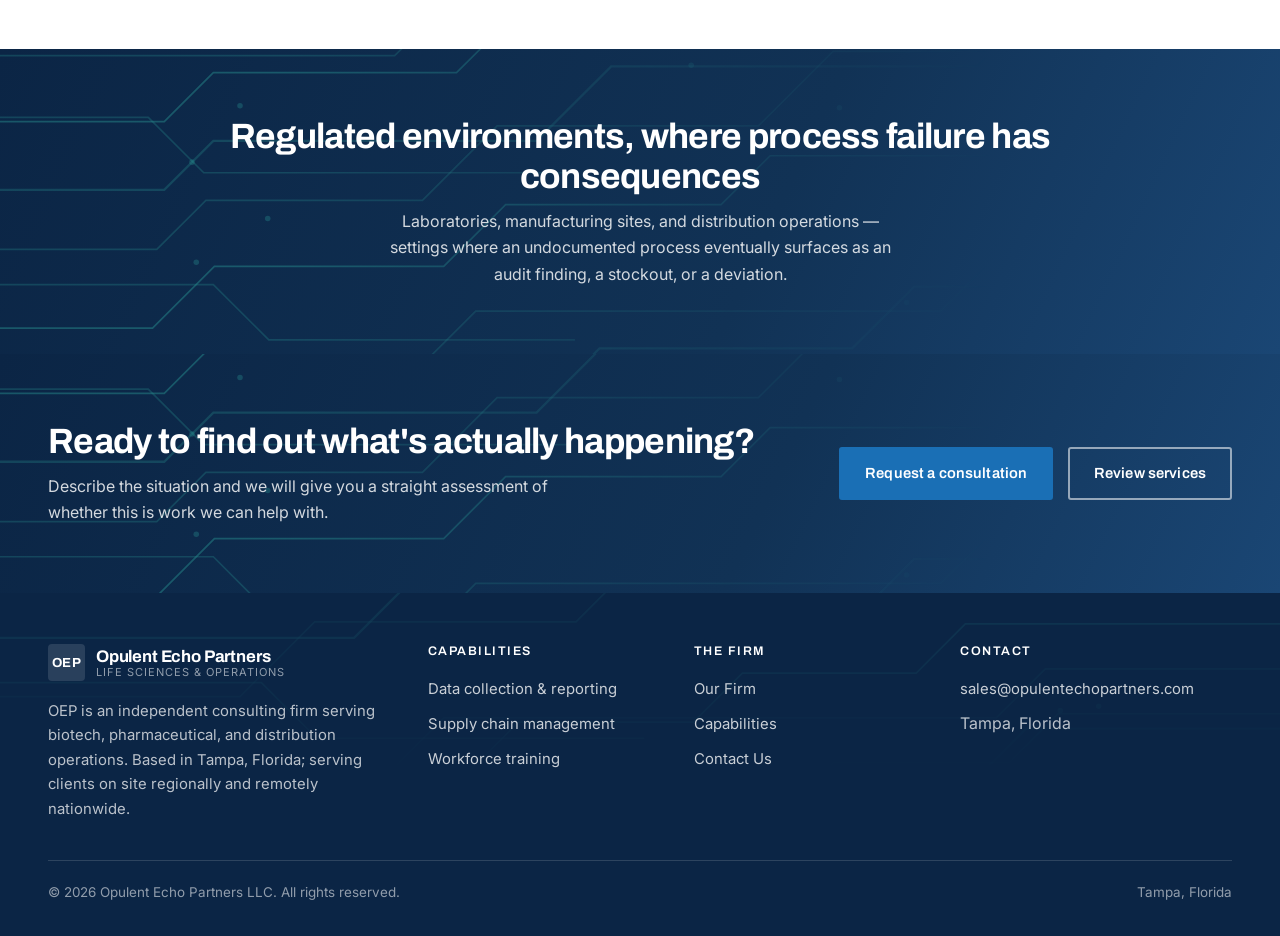
==== commit 83c9fceb: "Add files via upload" ====
--- a/index.html
+++ b/index.html
@@ -57,29 +57,41 @@
     </div>
   </section>
 
-  <section class="stats">
-    <div class="wrap">
-      <div class="stats__grid">
-        <div class="stat">
-          <div class="stat__num">3</div>
-          <div class="stat__label">Core practice areas, built to work together</div>
-        </div>
-        <div class="stat">
-          <div class="stat__num">Fixed</div>
-          <div class="stat__label">Project pricing, quoted in writing before work begins</div>
-        </div>
-        <div class="stat">
-          <div class="stat__num">On site</div>
-          <div class="stat__label">Time on the floor, not conclusions from a conference room</div>
-        </div>
-      </div>
-    </div>
-  </section>
-
   <section class="section">
     <div class="wrap">
       <div class="section__head">
-        <p class="eyebrow">Capabilities</p>
+        <p class="eyebrow">Overview</p>
+        <h2>From improvised to repeatable</h2>
+      </div>
+      <div class="split">
+        <div>
+          <p>Most operational problems are not knowledge problems. The people doing the work usually understand what is wrong. What is missing is a written process, a reliable measurement, and the time to build both while the work continues.</p>
+          <p>OEP works inside FDA-regulated manufacturing and quality operations, ISO 13485 quality management systems, and CLIA laboratories — including those running laboratory-developed tests, where validation records and change control carry particular weight. That experience spans both sides of a life sciences business: the commercial functions that plan demand, manage SKUs, and move product, and the research functions that consume reagents, track specimens, and hand processes forward to production.</p>
+          <p>Because laboratory and diagnostics work generates protected health information whether or not an operational engagement needs it, OEP scopes around PHI where possible and operates under your BAA and access controls where it cannot. Operational reporting is designed so the metrics leadership needs never carry regulated content into general circulation.</p>
+          <p>The result is process design that used to be available only at scale, delivered at a size and price that a growing organization can actually justify.</p>
+        </div>
+        <div>
+          <div class="info-panel">
+            <h3 style="margin-bottom:1.1rem">Regulatory context</h3>
+            <ul class="checklist" style="margin-top:0">
+              <li>FDA-regulated manufacturing and quality systems</li>
+              <li>ISO 13485 medical device QMS</li>
+              <li>CLIA laboratory operations</li>
+              <li>Laboratory-developed test validation</li>
+              <li>GMP documentation and change control</li>
+              <li>HIPAA, PHI handling, and BAAs</li>
+            </ul>
+            <p class="service-block__meta">Serving biotechnology, pharmaceutical, diagnostics, medical device, and distribution organizations.</p>
+          </div>
+        </div>
+      </div>
+    </div>
+  </section>
+
+  <section class="section section--grey">
+    <div class="wrap">
+      <div class="section__head">
+        <p class="eyebrow eyebrow--dark">Capabilities</p>
         <h2>Three practice areas</h2>
         <p>Most engagements combine two of these, because the underlying problem is usually the same: the work was never documented, so there is nothing reliable to measure, plan against, or teach from.</p>
       </div>
@@ -115,11 +127,11 @@
     </div>
   </section>
 
-  <section class="section section--grey">
+  <section class="section">
     <div class="wrap">
       <div class="grid grid--2">
         <div>
-          <p class="eyebrow eyebrow--dark">The problem we solve</p>
+          <p class="eyebrow">The problem we solve</p>
           <h2>Three symptoms, one root cause</h2>
           <p>A department can't explain why its costs moved. Supplies run short in one unit while the same item expires in another. New hires take six months to become useful, and the person training them is carrying a full workload at the same time.</p>
           <p>These look like separate problems. They rarely are. Underneath all three is usually the same gap: nobody documented how the work is actually supposed to happen, so there's no reliable record of it, no basis for planning, and nothing to teach from.</p>
@@ -138,11 +150,11 @@
     </div>
   </section>
 
-  <section class="section">
+  <section class="section section--grey">
     <div class="wrap">
       <div class="split">
         <div>
-          <p class="eyebrow">AI-assisted delivery</p>
+          <p class="eyebrow eyebrow--dark">AI-assisted delivery</p>
           <h2>The slow part of process work is now the fast part</h2>
           <p>Drafting standard operating procedures, structuring inconsistent data, generating competency materials, modeling how a change will behave before it reaches the floor — this is the work that historically consumed most of an engagement's budget and calendar.</p>
           <p>OEP uses AI to compress that effort substantially, which changes what is economically worth doing. A department that could never justify a full process redesign can now get one. A new venture can open with documentation already written rather than assembling it after the first audit.</p>
@@ -165,10 +177,10 @@
     </div>
   </section>
 
-  <section class="section section--grey">
-    <div class="wrap">
-      <div class="section__head">
-        <p class="eyebrow eyebrow--dark">Our approach</p>
+  <section class="section">
+    <div class="wrap">
+      <div class="section__head">
+        <p class="eyebrow">Our approach</p>
         <h2>How an engagement works</h2>
         <p>Every project follows the same four stages, scaled to the size of the problem.</p>
       </div>
@@ -197,10 +209,10 @@
     </div>
   </section>
 
-  <section class="section" id="industries">
-    <div class="wrap">
-      <div class="section__head">
-        <p class="eyebrow">Industries served</p>
+  <section class="section section--grey" id="industries">
+    <div class="wrap">
+      <div class="section__head">
+        <p class="eyebrow eyebrow--dark">Industries served</p>
         <h2>Where we work</h2>
         <p>Regulated, high-volume environments where a process failure carries real consequences &mdash; in released product, in audit findings, or in batches written off.</p>
       </div>
@@ -233,10 +245,10 @@
     </div>
   </section>
 
-  <section class="section section--grey">
-    <div class="wrap">
-      <div class="section__head">
-        <p class="eyebrow eyebrow--dark">Regulatory &amp; operating context</p>
+  <section class="section">
+    <div class="wrap">
+      <div class="section__head">
+        <p class="eyebrow">Regulatory &amp; operating context</p>
         <h2>Familiar ground</h2>
         <p>OEP works inside the frameworks that govern life sciences operations, and across both sides of the business — the commercial functions that ship product and the research functions that create it.</p>
       </div>
--- a/style.css
+++ b/style.css
@@ -501,7 +501,7 @@
 /* Split section: two balanced columns */
 .split {
   display: grid; grid-template-columns: 1fr 1fr;
-  gap: 3.2rem; align-items: center;
+  gap: 3.2rem; align-items: start;
 }
 .split--reverse .split__media { order: -1; }
 
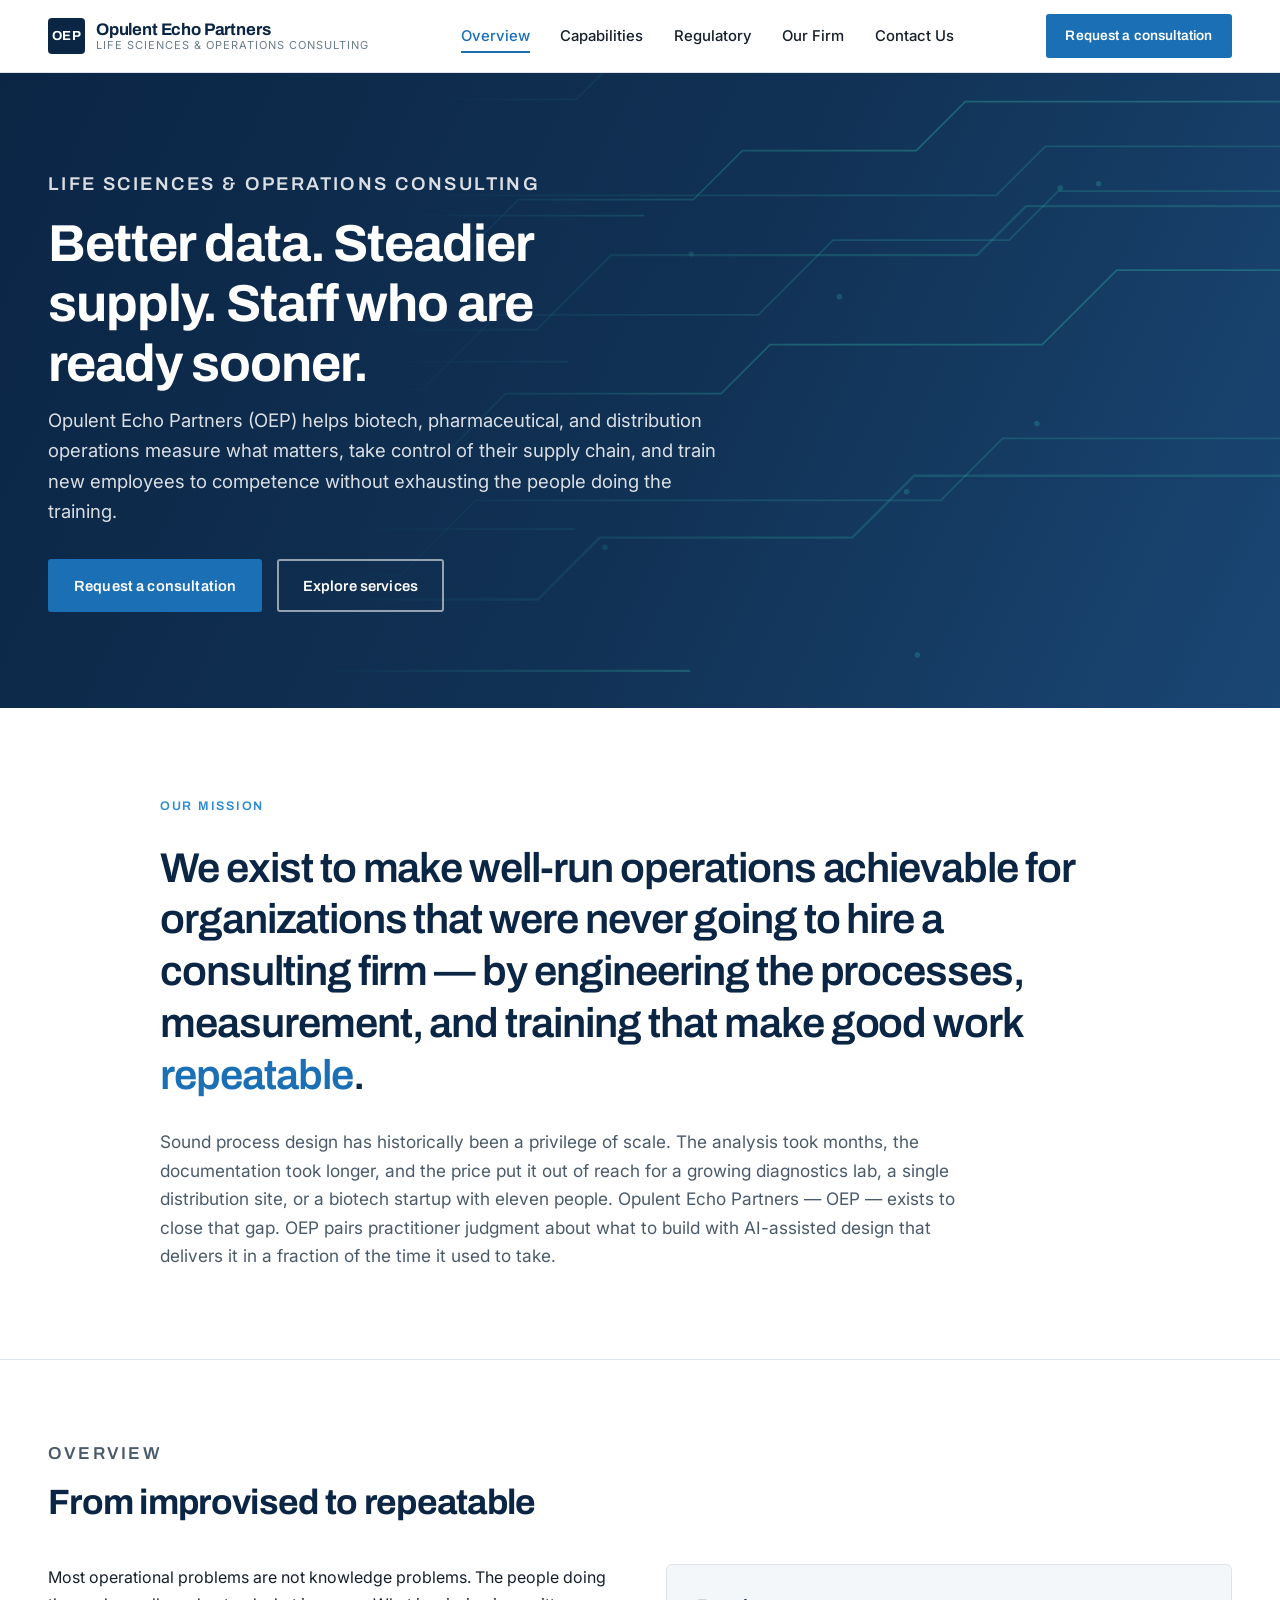
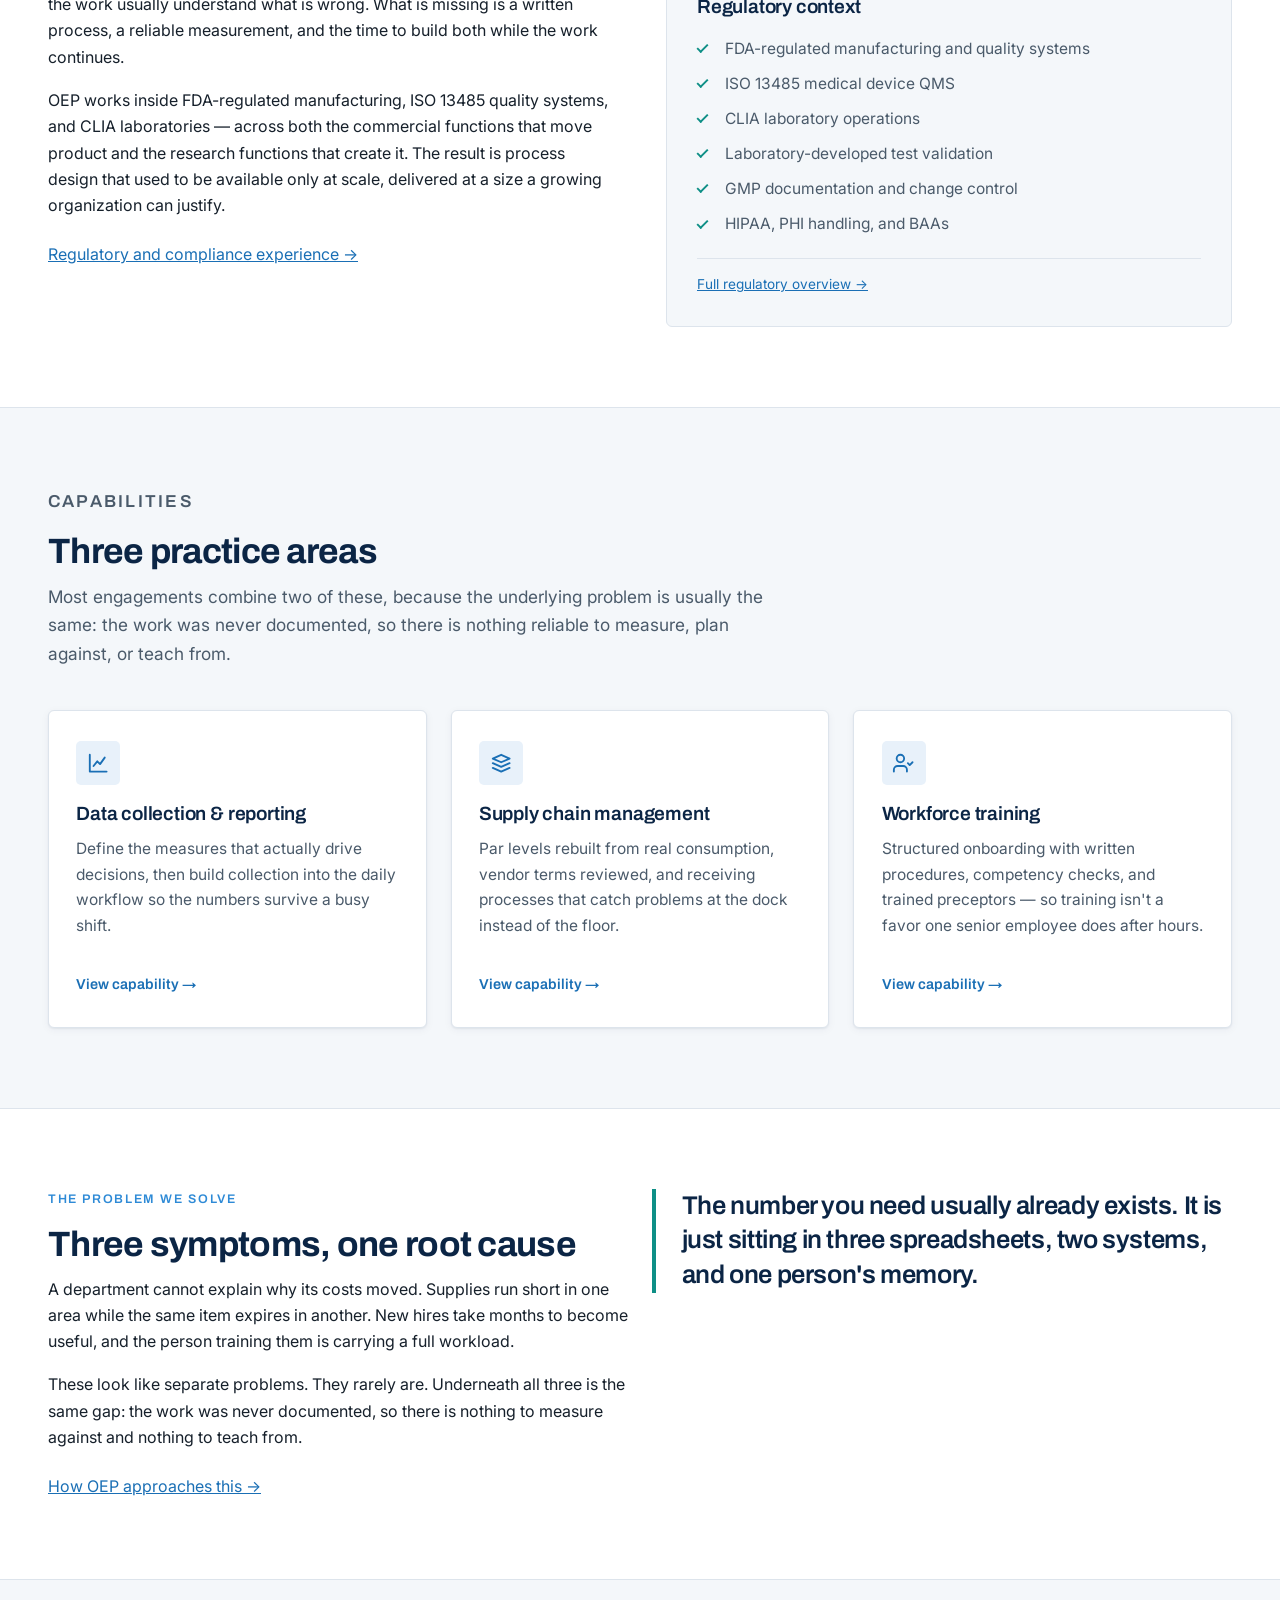
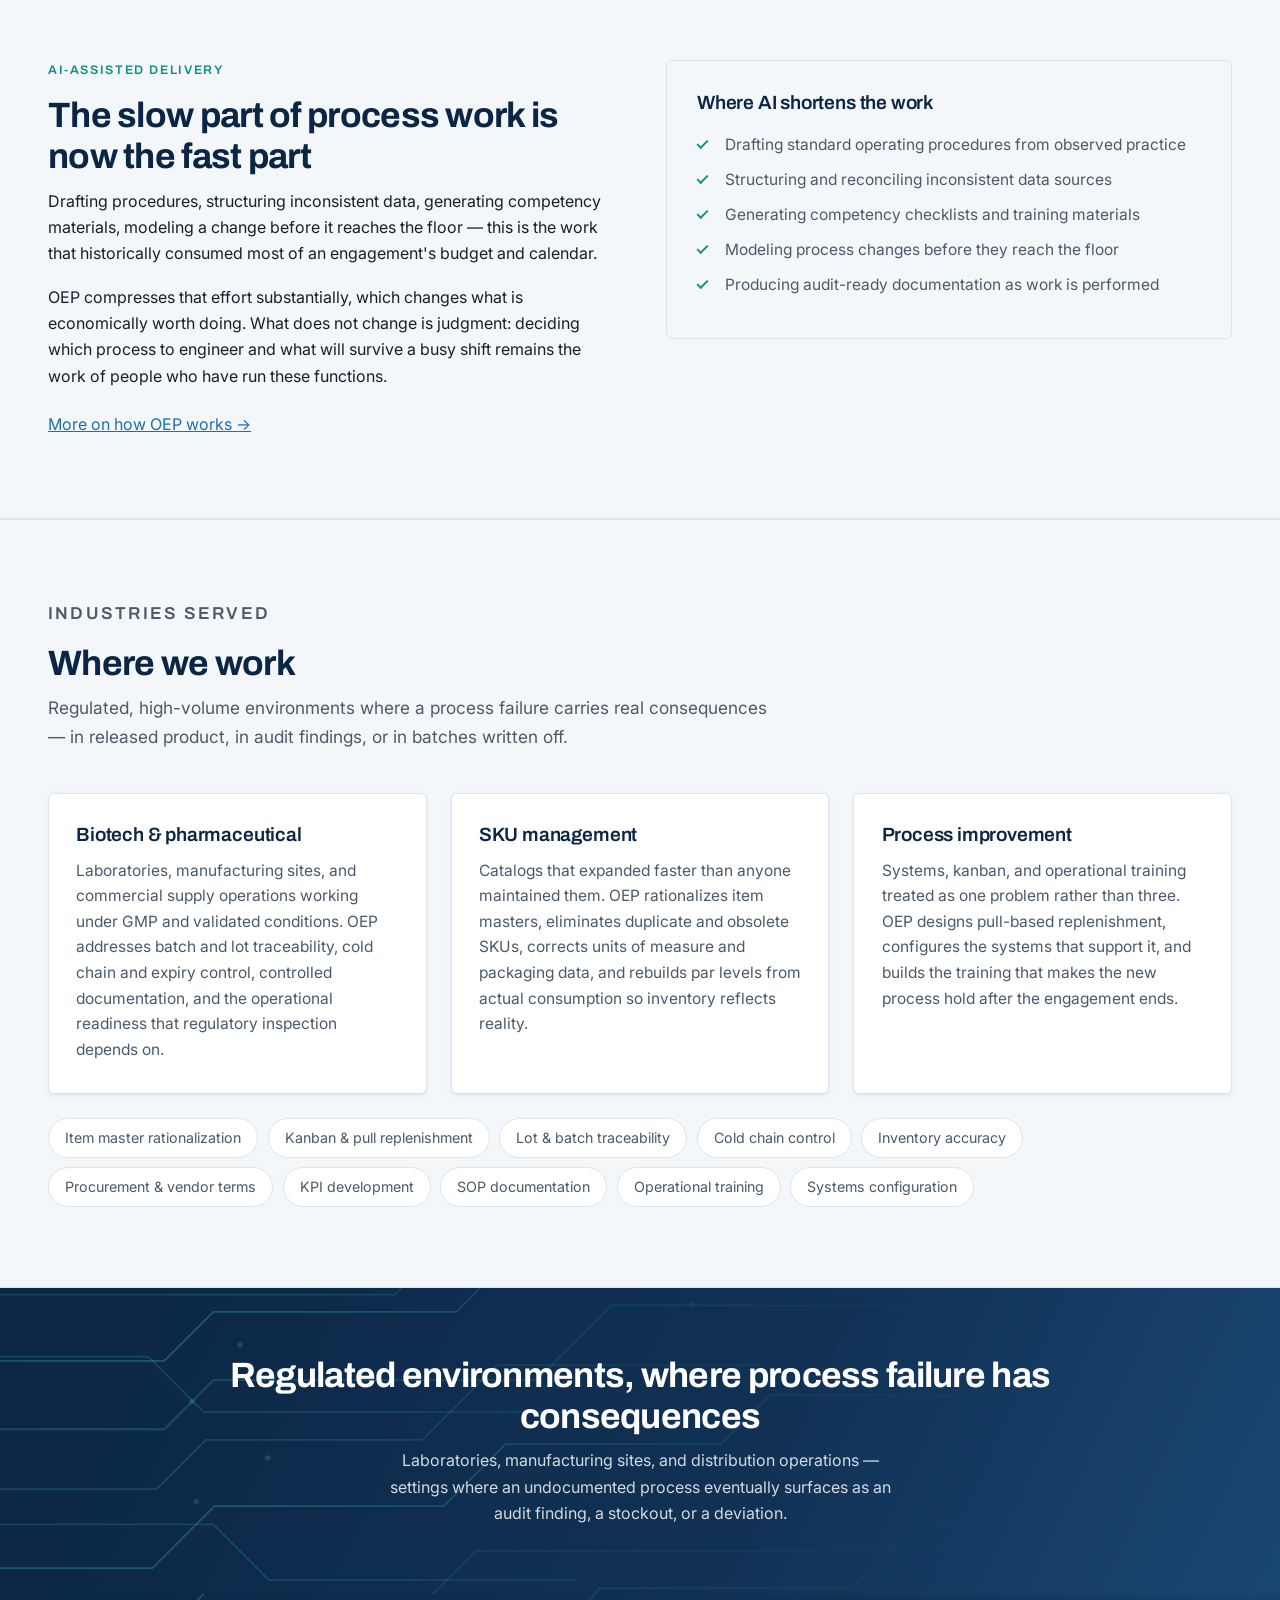
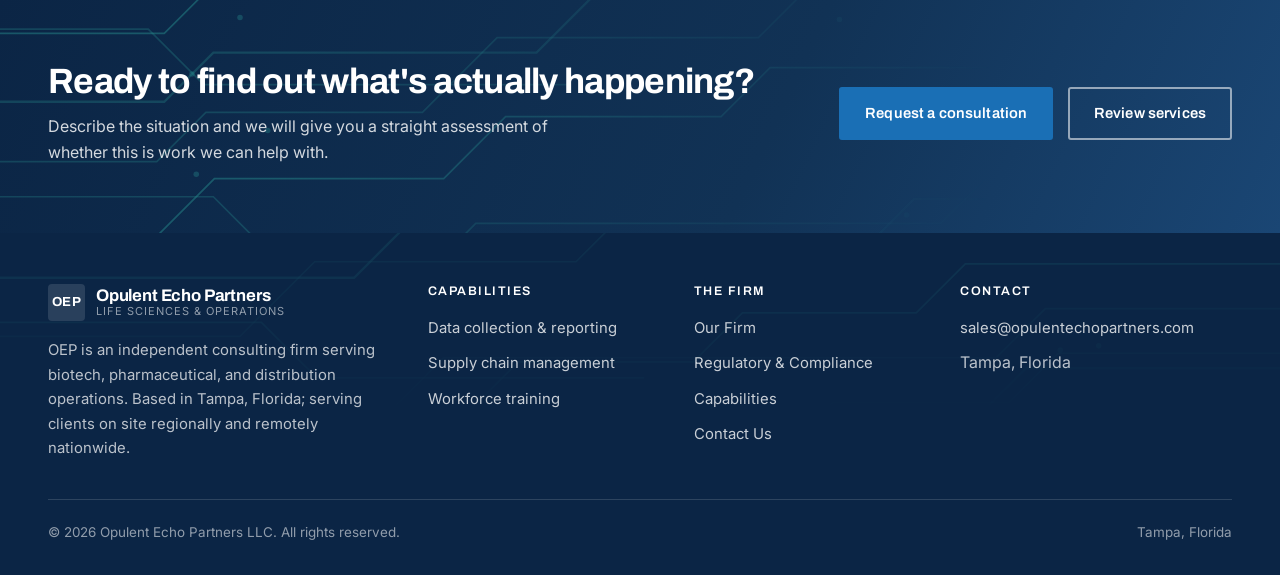
==== commit 68bdcdc7: "Add files via upload" ====
--- a/index.html
+++ b/index.html
@@ -26,6 +26,7 @@
     <nav class="site-nav" id="site-nav" aria-label="Main">
       <a href="index.html" aria-current="page">Overview</a>
       <a href="services.html">Capabilities</a>
+      <a href="regulatory.html">Regulatory</a>
       <a href="about.html">Our Firm</a>
       <a href="contact.html">Contact Us</a>
     </nav>
@@ -66,9 +67,8 @@
       <div class="split">
         <div>
           <p>Most operational problems are not knowledge problems. The people doing the work usually understand what is wrong. What is missing is a written process, a reliable measurement, and the time to build both while the work continues.</p>
-          <p>OEP works inside FDA-regulated manufacturing and quality operations, ISO 13485 quality management systems, and CLIA laboratories — including those running laboratory-developed tests, where validation records and change control carry particular weight. That experience spans both sides of a life sciences business: the commercial functions that plan demand, manage SKUs, and move product, and the research functions that consume reagents, track specimens, and hand processes forward to production.</p>
-          <p>Because laboratory and diagnostics work generates protected health information whether or not an operational engagement needs it, OEP scopes around PHI where possible and operates under your BAA and access controls where it cannot. Operational reporting is designed so the metrics leadership needs never carry regulated content into general circulation.</p>
-          <p>The result is process design that used to be available only at scale, delivered at a size and price that a growing organization can actually justify.</p>
+          <p>OEP works inside FDA-regulated manufacturing, ISO 13485 quality systems, and CLIA laboratories &mdash; across both the commercial functions that move product and the research functions that create it. The result is process design that used to be available only at scale, delivered at a size a growing organization can justify.</p>
+          <p style="margin-top:1.4rem"><a href="regulatory.html">Regulatory and compliance experience &rarr;</a></p>
         </div>
         <div>
           <div class="info-panel">
@@ -81,7 +81,7 @@
               <li>GMP documentation and change control</li>
               <li>HIPAA, PHI handling, and BAAs</li>
             </ul>
-            <p class="service-block__meta">Serving biotechnology, pharmaceutical, diagnostics, medical device, and distribution organizations.</p>
+            <p class="service-block__meta"><a href="regulatory.html">Full regulatory overview &rarr;</a></p>
           </div>
         </div>
       </div>
@@ -133,18 +133,12 @@
         <div>
           <p class="eyebrow">The problem we solve</p>
           <h2>Three symptoms, one root cause</h2>
-          <p>A department can't explain why its costs moved. Supplies run short in one unit while the same item expires in another. New hires take six months to become useful, and the person training them is carrying a full workload at the same time.</p>
-          <p>These look like separate problems. They rarely are. Underneath all three is usually the same gap: nobody documented how the work is actually supposed to happen, so there's no reliable record of it, no basis for planning, and nothing to teach from.</p>
-          <p>We start by making that invisible process visible — then builds the measurement, supply discipline, and training material out of what we find.</p>
-        </div>
-        <div>
-          <p class="pullquote">The number you need usually already exists. It's just sitting in three spreadsheets, two systems, and one person's memory.</p>
-          <ul class="checklist" style="margin-top:2rem">
-            <li>Findings documented in writing, not delivered as a slide deck</li>
-            <li>Procedures your team can run after the engagement ends</li>
-            <li>Named internal owner trained before handoff</li>
-            <li>No recommendation that requires us to stay</li>
-          </ul>
+          <p>A department cannot explain why its costs moved. Supplies run short in one area while the same item expires in another. New hires take months to become useful, and the person training them is carrying a full workload.</p>
+          <p>These look like separate problems. They rarely are. Underneath all three is the same gap: the work was never documented, so there is nothing to measure against and nothing to teach from.</p>
+          <p style="margin-top:1.4rem"><a href="about.html">How OEP approaches this &rarr;</a></p>
+        </div>
+        <div>
+          <p class="pullquote">The number you need usually already exists. It is just sitting in three spreadsheets, two systems, and one person's memory.</p>
         </div>
       </div>
     </div>
@@ -156,13 +150,13 @@
         <div>
           <p class="eyebrow eyebrow--dark">AI-assisted delivery</p>
           <h2>The slow part of process work is now the fast part</h2>
-          <p>Drafting standard operating procedures, structuring inconsistent data, generating competency materials, modeling how a change will behave before it reaches the floor — this is the work that historically consumed most of an engagement's budget and calendar.</p>
-          <p>OEP uses AI to compress that effort substantially, which changes what is economically worth doing. A department that could never justify a full process redesign can now get one. A new venture can open with documentation already written rather than assembling it after the first audit.</p>
-          <p>What does not change is judgment. Deciding which process to engineer, which measures matter, and what will actually survive contact with a busy shift remains the work of people who have run these functions.</p>
+          <p>Drafting procedures, structuring inconsistent data, generating competency materials, modeling a change before it reaches the floor &mdash; this is the work that historically consumed most of an engagement's budget and calendar.</p>
+          <p>OEP compresses that effort substantially, which changes what is economically worth doing. What does not change is judgment: deciding which process to engineer and what will survive a busy shift remains the work of people who have run these functions.</p>
+          <p style="margin-top:1.4rem"><a href="about.html">More on how OEP works &rarr;</a></p>
         </div>
         <div>
           <div class="info-panel">
-            <h3 style="margin-bottom:1.2rem">Where AI shortens the work</h3>
+            <h3 style="margin-bottom:1.1rem">Where AI shortens the work</h3>
             <ul class="checklist" style="margin-top:0">
               <li>Drafting standard operating procedures from observed practice</li>
               <li>Structuring and reconciling inconsistent data sources</li>
@@ -170,40 +164,7 @@
               <li>Modeling process changes before they reach the floor</li>
               <li>Producing audit-ready documentation as work is performed</li>
             </ul>
-            <p class="service-block__meta">Judgment, scoping, and validation stay with the practitioner. AI removes the drafting burden, not the expertise.</p>
-          </div>
-        </div>
-      </div>
-    </div>
-  </section>
-
-  <section class="section">
-    <div class="wrap">
-      <div class="section__head">
-        <p class="eyebrow">Our approach</p>
-        <h2>How an engagement works</h2>
-        <p>Every project follows the same four stages, scaled to the size of the problem.</p>
-      </div>
-      <div class="process">
-        <div class="process__step reveal">
-          <div class="process__num">STAGE 01</div>
-          <h4>Initial call</h4>
-          <p>An initial call to understand the situation. If we are not the right fit, we will say so.</p>
-        </div>
-        <div class="process__step reveal">
-          <div class="process__num">STAGE 02</div>
-          <h4>Scope &amp; proposal</h4>
-          <p>A written proposal with fixed pricing, a defined end date, and a clear description of deliverables.</p>
-        </div>
-        <div class="process__step reveal">
-          <div class="process__num">STAGE 03</div>
-          <h4>Assessment &amp; build</h4>
-          <p>Time observing the actual work — the stockroom, the production floor, the receiving dock — then building the fix.</p>
-        </div>
-        <div class="process__step reveal">
-          <div class="process__num">STAGE 04</div>
-          <h4>Handoff</h4>
-          <p>Documentation, templates, and a trained internal owner so the improvement holds after we leave.</p>
+          </div>
         </div>
       </div>
     </div>
@@ -245,54 +206,6 @@
     </div>
   </section>
 
-  <section class="section">
-    <div class="wrap">
-      <div class="section__head">
-        <p class="eyebrow">Regulatory &amp; operating context</p>
-        <h2>Familiar ground</h2>
-        <p>OEP works inside the frameworks that govern life sciences operations, and across both sides of the business — the commercial functions that ship product and the research functions that create it.</p>
-      </div>
-      <div class="grid grid--3">
-        <article class="card">
-          <h3>FDA-regulated operations</h3>
-          <p>Process documentation, change control, and training records built to hold up under inspection. OEP structures the evidence trail as work is performed, so readiness becomes a review rather than a scramble before every audit.</p>
-        </article>
-        <article class="card">
-          <h3>ISO 13485</h3>
-          <p>Quality management system requirements for medical device organizations — document control, supplier qualification, traceability, and the operational discipline that keeps a QMS accurate between audits.</p>
-        </article>
-        <article class="card">
-          <h3>CLIA &amp; laboratory-developed tests</h3>
-          <p>Laboratory operations under CLIA — personnel competency documentation, procedure manuals, quality control records, and proficiency requirements. For laboratories running LDTs, OEP builds the validation records, standard operating procedures, and change control that hold up regardless of how oversight requirements settle.</p>
-        </article>
-        <article class="card">
-          <h3>Commercial operations</h3>
-          <p>The functions that move product: demand planning, distribution, SKU and item master management, third-party logistics coordination, and the reporting that connects supply performance to revenue.</p>
-        </article>
-        <article class="card">
-          <h3>R&amp;D support</h3>
-          <p>Research environments have operational needs too — reagent and consumable management, sample and specimen tracking, lab onboarding, and data capture that survives the transition from bench to production.</p>
-        </article>
-        <article class="card">
-          <h3>PHI &amp; regulated data handling</h3>
-          <p>Laboratory and diagnostics work touches protected health information whether or not the engagement intends to. OEP scopes work to avoid PHI where possible, operates under your BAA and access controls where it cannot, and designs data collection so specimen and result records stay separated from the operational metrics that drive decisions.</p>
-        </article>
-      </div>
-      <div class="pill-row">
-        <span class="pill">FDA</span>
-        <span class="pill">ISO 13485</span>
-        <span class="pill">CLIA</span>
-        <span class="pill">LDT validation</span>
-        <span class="pill">HIPAA &amp; PHI handling</span>
-        <span class="pill">GMP</span>
-        <span class="pill">Document control</span>
-        <span class="pill">Change control</span>
-        <span class="pill">Supplier qualification</span>
-        <span class="pill">Competency records</span>
-      </div>
-    </div>
-  </section>
-
   <section class="cta-band">
     <div class="wrap" style="max-width:54rem;text-align:center">
       <h2>Regulated environments, where process failure has consequences</h2>
@@ -340,6 +253,7 @@
         <h4>The Firm</h4>
         <ul>
           <li><a href="about.html">Our Firm</a></li>
+          <li><a href="regulatory.html">Regulatory &amp; Compliance</a></li>
           <li><a href="services.html">Capabilities</a></li>
           <li><a href="contact.html">Contact Us</a></li>
         </ul>
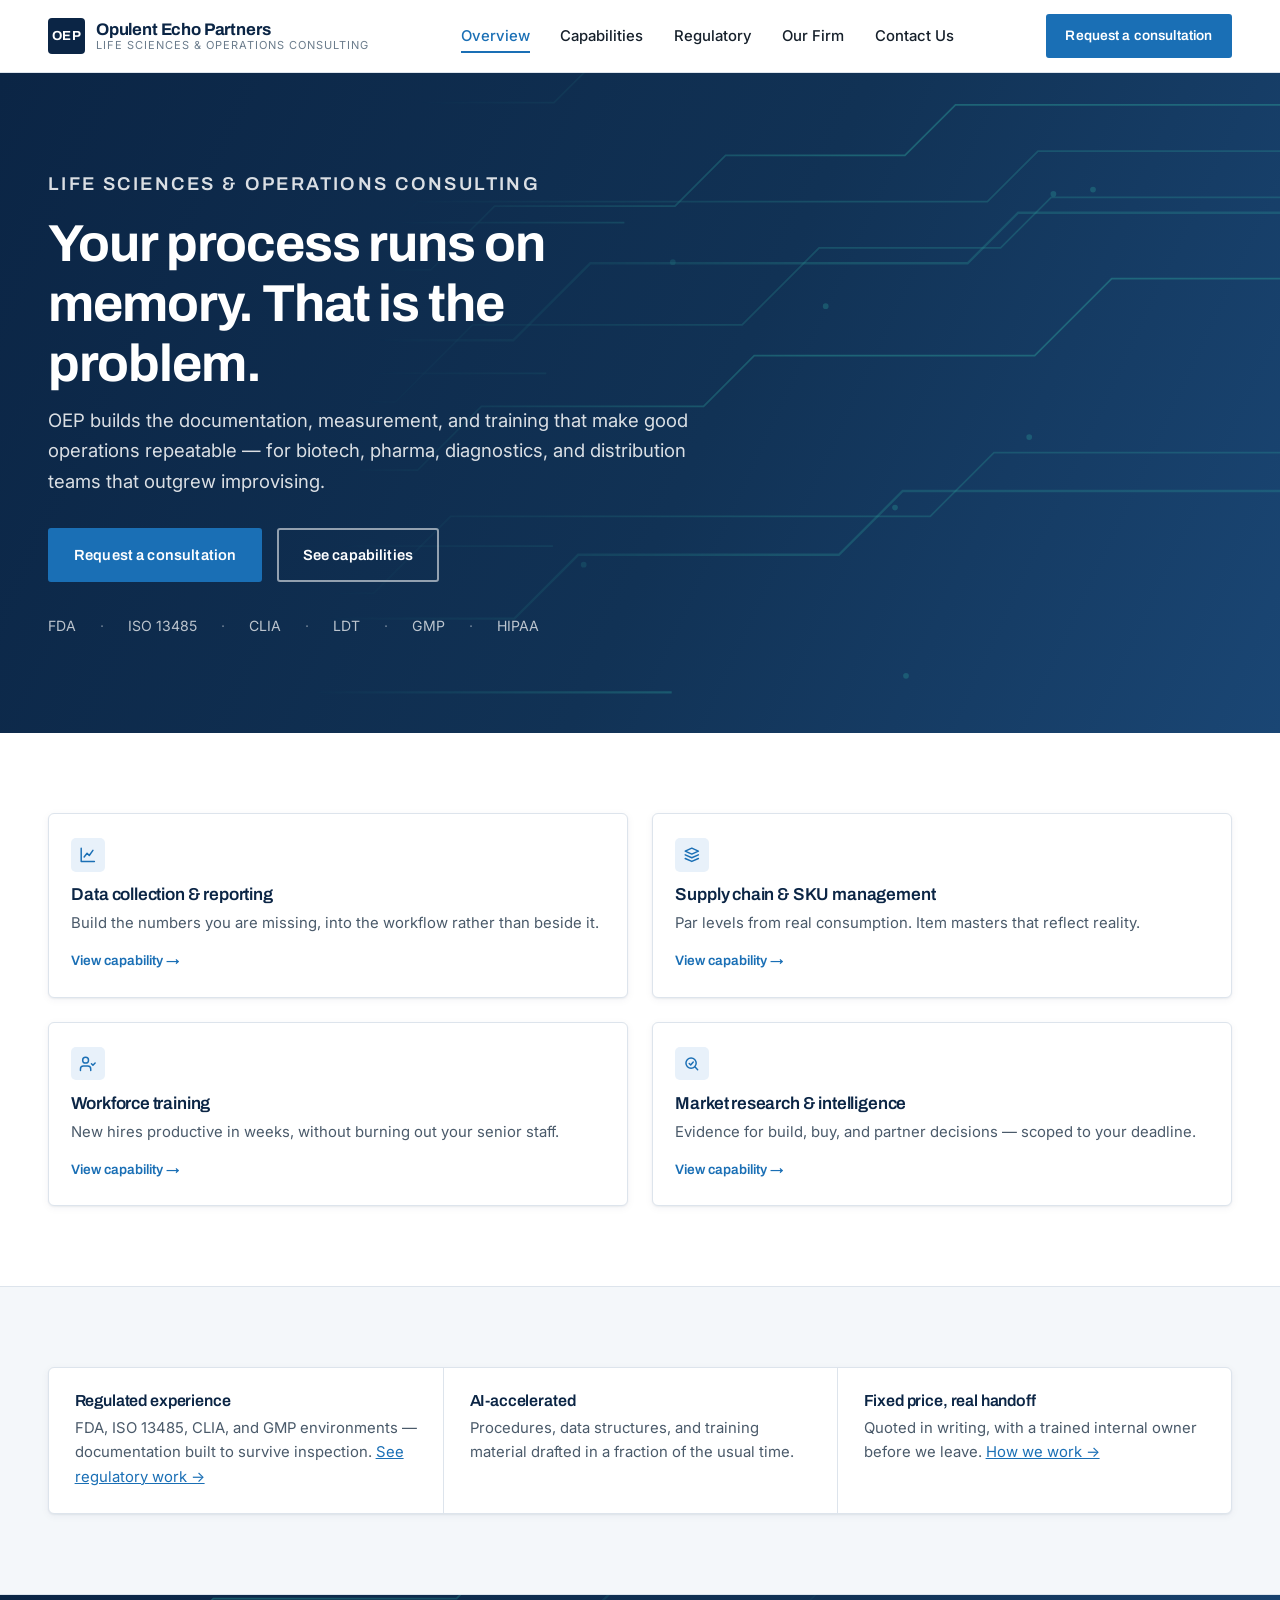
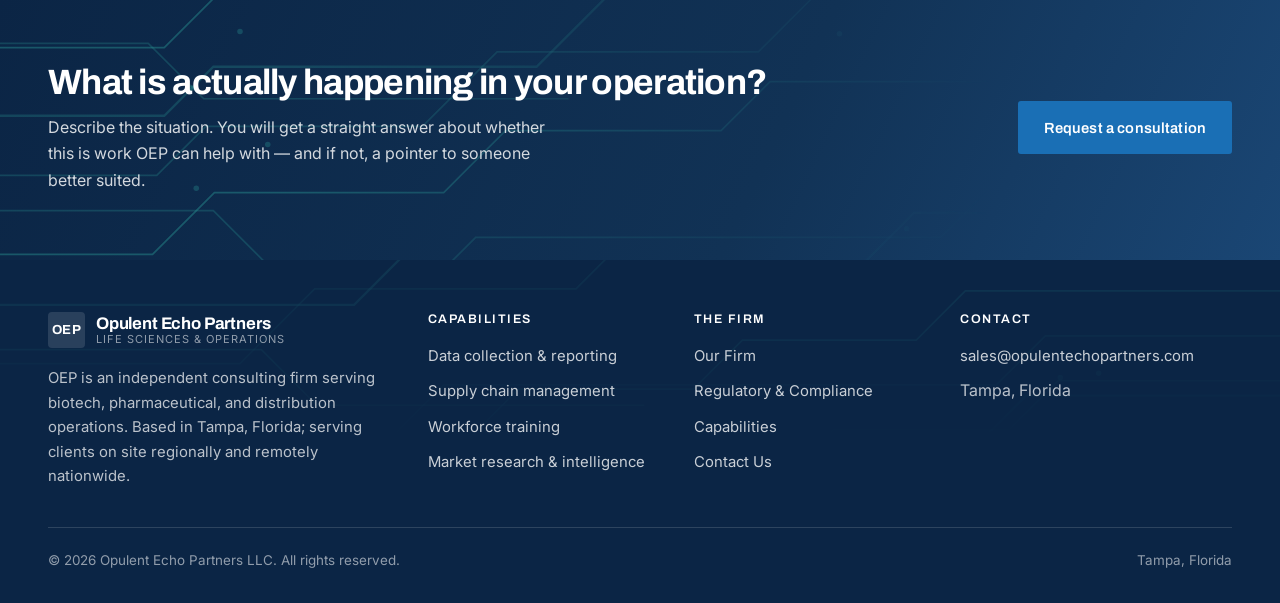
==== commit 4413f0db: "Add files via upload" ====
--- a/index.html
+++ b/index.html
@@ -41,88 +41,14 @@
   <section class="hero">
     <div class="wrap">
       <p class="eyebrow">Life Sciences &amp; Operations Consulting</p>
-      <h1>Better data. Steadier supply. Staff who are ready sooner.</h1>
-      <p>Opulent Echo Partners (OEP) helps biotech, pharmaceutical, and distribution operations measure what matters, take control of their supply chain, and train new employees to competence without exhausting the people doing the training.</p>
+      <h1>Your process runs on memory. That is the problem.</h1>
+      <p>OEP builds the documentation, measurement, and training that make good operations repeatable &mdash; for biotech, pharma, diagnostics, and distribution teams that outgrew improvising.</p>
       <div class="hero__actions">
         <a class="btn btn--primary" href="contact.html">Request a consultation</a>
-        <a class="btn btn--ghost" href="services.html">Explore services</a>
+        <a class="btn btn--ghost" href="services.html">See capabilities</a>
       </div>
-    </div>
-  </section>
-
-  <section class="mission">
-    <div class="wrap mission__inner">
-      <p class="mission__label">Our Mission</p>
-      <p class="mission__statement">We exist to make well-run operations achievable for organizations that were never going to hire a consulting firm — by engineering the processes, measurement, and training that make good work <em>repeatable</em>.</p>
-      <p class="mission__support">Sound process design has historically been a privilege of scale. The analysis took months, the documentation took longer, and the price put it out of reach for a growing diagnostics lab, a single distribution site, or a biotech startup with eleven people. Opulent Echo Partners &mdash; OEP &mdash; exists to close that gap. OEP pairs practitioner judgment about what to build with AI-assisted design that delivers it in a fraction of the time it used to take.</p>
-    </div>
-  </section>
-
-  <section class="section">
-    <div class="wrap">
-      <div class="section__head">
-        <p class="eyebrow">Overview</p>
-        <h2>From improvised to repeatable</h2>
-      </div>
-      <div class="split">
-        <div>
-          <p>Most operational problems are not knowledge problems. The people doing the work usually understand what is wrong. What is missing is a written process, a reliable measurement, and the time to build both while the work continues.</p>
-          <p>OEP works inside FDA-regulated manufacturing, ISO 13485 quality systems, and CLIA laboratories &mdash; across both the commercial functions that move product and the research functions that create it. The result is process design that used to be available only at scale, delivered at a size a growing organization can justify.</p>
-          <p style="margin-top:1.4rem"><a href="regulatory.html">Regulatory and compliance experience &rarr;</a></p>
-        </div>
-        <div>
-          <div class="info-panel">
-            <h3 style="margin-bottom:1.1rem">Regulatory context</h3>
-            <ul class="checklist" style="margin-top:0">
-              <li>FDA-regulated manufacturing and quality systems</li>
-              <li>ISO 13485 medical device QMS</li>
-              <li>CLIA laboratory operations</li>
-              <li>Laboratory-developed test validation</li>
-              <li>GMP documentation and change control</li>
-              <li>HIPAA, PHI handling, and BAAs</li>
-            </ul>
-            <p class="service-block__meta"><a href="regulatory.html">Full regulatory overview &rarr;</a></p>
-          </div>
-        </div>
-      </div>
-    </div>
-  </section>
-
-  <section class="section section--grey">
-    <div class="wrap">
-      <div class="section__head">
-        <p class="eyebrow eyebrow--dark">Capabilities</p>
-        <h2>Three practice areas</h2>
-        <p>Most engagements combine two of these, because the underlying problem is usually the same: the work was never documented, so there is nothing reliable to measure, plan against, or teach from.</p>
-      </div>
-
-      <div class="grid grid--3">
-        <article class="card reveal">
-          <div class="card__icon" aria-hidden="true">
-            <svg viewBox="0 0 24 24" fill="none" stroke="currentColor" stroke-width="2" stroke-linecap="round" stroke-linejoin="round"><path d="M3 3v18h18"/><path d="M7 15l4-5 3 3 5-7"/></svg>
-          </div>
-          <h3>Data collection &amp; reporting</h3>
-          <p>Define the measures that actually drive decisions, then build collection into the daily workflow so the numbers survive a busy shift.</p>
-          <a class="card__link" href="services.html#data">View capability</a>
-        </article>
-
-        <article class="card reveal">
-          <div class="card__icon" aria-hidden="true">
-            <svg viewBox="0 0 24 24" fill="none" stroke="currentColor" stroke-width="2" stroke-linecap="round" stroke-linejoin="round"><path d="M3 7l9-4 9 4-9 4-9-4z"/><path d="M3 12l9 4 9-4"/><path d="M3 17l9 4 9-4"/></svg>
-          </div>
-          <h3>Supply chain management</h3>
-          <p>Par levels rebuilt from real consumption, vendor terms reviewed, and receiving processes that catch problems at the dock instead of the floor.</p>
-          <a class="card__link" href="services.html#supply">View capability</a>
-        </article>
-
-        <article class="card reveal">
-          <div class="card__icon" aria-hidden="true">
-            <svg viewBox="0 0 24 24" fill="none" stroke="currentColor" stroke-width="2" stroke-linecap="round" stroke-linejoin="round"><path d="M16 21v-2a4 4 0 0 0-4-4H6a4 4 0 0 0-4 4v2"/><circle cx="9" cy="7" r="4"/><path d="M22 11l-3 3-2-2"/></svg>
-          </div>
-          <h3>Workforce training</h3>
-          <p>Structured onboarding with written procedures, competency checks, and trained preceptors — so training isn't a favor one senior employee does after hours.</p>
-          <a class="card__link" href="services.html#training">View capability</a>
-        </article>
+      <div class="hero__proof">
+        <span>FDA</span><span>ISO 13485</span><span>CLIA</span><span>LDT</span><span>GMP</span><span>HIPAA</span>
       </div>
     </div>
   </section>
@@ -130,98 +56,72 @@
   <section class="section">
     <div class="wrap">
       <div class="grid grid--2">
-        <div>
-          <p class="eyebrow">The problem we solve</p>
-          <h2>Three symptoms, one root cause</h2>
-          <p>A department cannot explain why its costs moved. Supplies run short in one area while the same item expires in another. New hires take months to become useful, and the person training them is carrying a full workload.</p>
-          <p>These look like separate problems. They rarely are. Underneath all three is the same gap: the work was never documented, so there is nothing to measure against and nothing to teach from.</p>
-          <p style="margin-top:1.4rem"><a href="about.html">How OEP approaches this &rarr;</a></p>
-        </div>
-        <div>
-          <p class="pullquote">The number you need usually already exists. It is just sitting in three spreadsheets, two systems, and one person's memory.</p>
-        </div>
+        <article class="card card--tight">
+          <div class="card__icon" aria-hidden="true">
+            <svg viewBox="0 0 24 24" fill="none" stroke="currentColor" stroke-width="2" stroke-linecap="round" stroke-linejoin="round"><path d="M3 3v18h18"/><path d="M7 15l4-5 3 3 5-7"/></svg>
+          </div>
+          <h3>Data collection &amp; reporting</h3>
+          <p>Build the numbers you are missing, into the workflow rather than beside it.</p>
+          <a class="card__link" href="services.html#data">View capability</a>
+        </article>
+
+        <article class="card card--tight">
+          <div class="card__icon" aria-hidden="true">
+            <svg viewBox="0 0 24 24" fill="none" stroke="currentColor" stroke-width="2" stroke-linecap="round" stroke-linejoin="round"><path d="M3 7l9-4 9 4-9 4-9-4z"/><path d="M3 12l9 4 9-4"/><path d="M3 17l9 4 9-4"/></svg>
+          </div>
+          <h3>Supply chain &amp; SKU management</h3>
+          <p>Par levels from real consumption. Item masters that reflect reality.</p>
+          <a class="card__link" href="services.html#supply">View capability</a>
+        </article>
+
+        <article class="card card--tight">
+          <div class="card__icon" aria-hidden="true">
+            <svg viewBox="0 0 24 24" fill="none" stroke="currentColor" stroke-width="2" stroke-linecap="round" stroke-linejoin="round"><path d="M16 21v-2a4 4 0 0 0-4-4H6a4 4 0 0 0-4 4v2"/><circle cx="9" cy="7" r="4"/><path d="M22 11l-3 3-2-2"/></svg>
+          </div>
+          <h3>Workforce training</h3>
+          <p>New hires productive in weeks, without burning out your senior staff.</p>
+          <a class="card__link" href="services.html#training">View capability</a>
+        </article>
+
+        <article class="card card--tight">
+          <div class="card__icon" aria-hidden="true">
+            <svg viewBox="0 0 24 24" fill="none" stroke="currentColor" stroke-width="2" stroke-linecap="round" stroke-linejoin="round"><circle cx="11" cy="11" r="7"/><path d="M20 20l-3.5-3.5"/><path d="M8.5 11.5l2 2 3.5-4"/></svg>
+          </div>
+          <h3>Market research &amp; intelligence</h3>
+          <p>Evidence for build, buy, and partner decisions &mdash; scoped to your deadline.</p>
+          <a class="card__link" href="services.html#research">View capability</a>
+        </article>
       </div>
     </div>
   </section>
 
   <section class="section section--grey">
     <div class="wrap">
-      <div class="split">
-        <div>
-          <p class="eyebrow eyebrow--dark">AI-assisted delivery</p>
-          <h2>The slow part of process work is now the fast part</h2>
-          <p>Drafting procedures, structuring inconsistent data, generating competency materials, modeling a change before it reaches the floor &mdash; this is the work that historically consumed most of an engagement's budget and calendar.</p>
-          <p>OEP compresses that effort substantially, which changes what is economically worth doing. What does not change is judgment: deciding which process to engineer and what will survive a busy shift remains the work of people who have run these functions.</p>
-          <p style="margin-top:1.4rem"><a href="about.html">More on how OEP works &rarr;</a></p>
+      <div class="value-row">
+        <div class="value">
+          <h3>Regulated experience</h3>
+          <p>FDA, ISO 13485, CLIA, and GMP environments &mdash; documentation built to survive inspection. <a href="regulatory.html">See regulatory work &rarr;</a></p>
         </div>
-        <div>
-          <div class="info-panel">
-            <h3 style="margin-bottom:1.1rem">Where AI shortens the work</h3>
-            <ul class="checklist" style="margin-top:0">
-              <li>Drafting standard operating procedures from observed practice</li>
-              <li>Structuring and reconciling inconsistent data sources</li>
-              <li>Generating competency checklists and training materials</li>
-              <li>Modeling process changes before they reach the floor</li>
-              <li>Producing audit-ready documentation as work is performed</li>
-            </ul>
-          </div>
+        <div class="value">
+          <h3>AI-accelerated</h3>
+          <p>Procedures, data structures, and training material drafted in a fraction of the usual time.</p>
+        </div>
+        <div class="value">
+          <h3>Fixed price, real handoff</h3>
+          <p>Quoted in writing, with a trained internal owner before we leave. <a href="about.html">How we work &rarr;</a></p>
         </div>
       </div>
-    </div>
-  </section>
-
-  <section class="section section--grey" id="industries">
-    <div class="wrap">
-      <div class="section__head">
-        <p class="eyebrow eyebrow--dark">Industries served</p>
-        <h2>Where we work</h2>
-        <p>Regulated, high-volume environments where a process failure carries real consequences &mdash; in released product, in audit findings, or in batches written off.</p>
-      </div>
-      <div class="grid grid--3">
-        <article class="card">
-          <h3>Biotech &amp; pharmaceutical</h3>
-          <p>Laboratories, manufacturing sites, and commercial supply operations working under GMP and validated conditions. OEP addresses batch and lot traceability, cold chain and expiry control, controlled documentation, and the operational readiness that regulatory inspection depends on.</p>
-        </article>
-        <article class="card">
-          <h3>SKU management</h3>
-          <p>Catalogs that expanded faster than anyone maintained them. OEP rationalizes item masters, eliminates duplicate and obsolete SKUs, corrects units of measure and packaging data, and rebuilds par levels from actual consumption so inventory reflects reality.</p>
-        </article>
-        <article class="card">
-          <h3>Process improvement</h3>
-          <p>Systems, kanban, and operational training treated as one problem rather than three. OEP designs pull-based replenishment, configures the systems that support it, and builds the training that makes the new process hold after the engagement ends.</p>
-        </article>
-      </div>
-      <div class="pill-row">
-        <span class="pill">Item master rationalization</span>
-        <span class="pill">Kanban &amp; pull replenishment</span>
-        <span class="pill">Lot &amp; batch traceability</span>
-        <span class="pill">Cold chain control</span>
-        <span class="pill">Inventory accuracy</span>
-        <span class="pill">Procurement &amp; vendor terms</span>
-        <span class="pill">KPI development</span>
-        <span class="pill">SOP documentation</span>
-        <span class="pill">Operational training</span>
-        <span class="pill">Systems configuration</span>
-      </div>
-    </div>
-  </section>
-
-  <section class="cta-band">
-    <div class="wrap" style="max-width:54rem;text-align:center">
-      <h2>Regulated environments, where process failure has consequences</h2>
-      <p style="margin-inline:auto">Laboratories, manufacturing sites, and distribution operations &mdash; settings where an undocumented process eventually surfaces as an audit finding, a stockout, or a deviation.</p>
     </div>
   </section>
 
   <section class="cta-band">
     <div class="wrap cta-band__inner">
       <div>
-        <h2>Ready to find out what's actually happening?</h2>
-        <p>Describe the situation and we will give you a straight assessment of whether this is work we can help with.</p>
+        <h2>What is actually happening in your operation?</h2>
+        <p>Describe the situation. You will get a straight answer about whether this is work OEP can help with &mdash; and if not, a pointer to someone better suited.</p>
       </div>
       <div class="cta-band__actions">
         <a class="btn btn--primary" href="contact.html">Request a consultation</a>
-        <a class="btn btn--ghost" href="services.html">Review services</a>
       </div>
     </div>
   </section>
@@ -247,6 +147,7 @@
           <li><a href="services.html#data">Data collection &amp; reporting</a></li>
           <li><a href="services.html#supply">Supply chain management</a></li>
           <li><a href="services.html#training">Workforce training</a></li>
+          <li><a href="services.html#research">Market research &amp; intelligence</a></li>
         </ul>
       </div>
       <div>
--- a/style.css
+++ b/style.css
@@ -510,3 +510,54 @@
   .split--reverse .split__media { order: 0; }
   .figure--tall { aspect-ratio: 16/10; }
 }
+
+/* ================================================================
+   Compact home page — value row and tight capability cards
+   ================================================================ */
+
+.value-row {
+  display: grid; grid-template-columns: repeat(3, 1fr);
+  gap: 0;
+  background: var(--white);
+  border: 1px solid var(--border);
+  border-radius: 6px;
+  overflow: hidden;
+  box-shadow: var(--shadow-sm);
+}
+.value {
+  padding: 1.5rem 1.6rem;
+  border-left: 1px solid var(--border);
+}
+.value:first-child { border-left: 0; }
+.value h3 {
+  font-size: 1rem; margin-bottom: .3rem;
+}
+.value p {
+  font-size: .93rem; color: var(--slate); margin: 0;
+}
+
+.card--tight { padding: 1.5rem 1.4rem; }
+.card--tight h3 { font-size: 1.08rem; margin-bottom: .4rem; }
+.card--tight p { font-size: .93rem; margin-bottom: 0; }
+.card--tight .card__icon {
+  width: 2.1rem; height: 2.1rem; margin-bottom: .85rem;
+}
+.card--tight .card__icon svg { width: 1.1rem; height: 1.1rem; }
+.card--tight .card__link { padding-top: .9rem; font-size: .85rem; }
+
+.hero__proof {
+  display: flex; flex-wrap: wrap; gap: .5rem 1.5rem;
+  margin-top: 2rem;
+  font-size: .88rem;
+  color: rgba(255,255,255,.72);
+}
+.hero__proof span { white-space: nowrap; }
+.hero__proof span + span::before {
+  content: "·"; margin-right: 1.5rem; color: rgba(255,255,255,.4);
+}
+
+@media (max-width: 62rem) {
+  .value-row { grid-template-columns: 1fr; }
+  .value { border-left: 0; border-top: 1px solid var(--border); }
+  .value:first-child { border-top: 0; }
+}
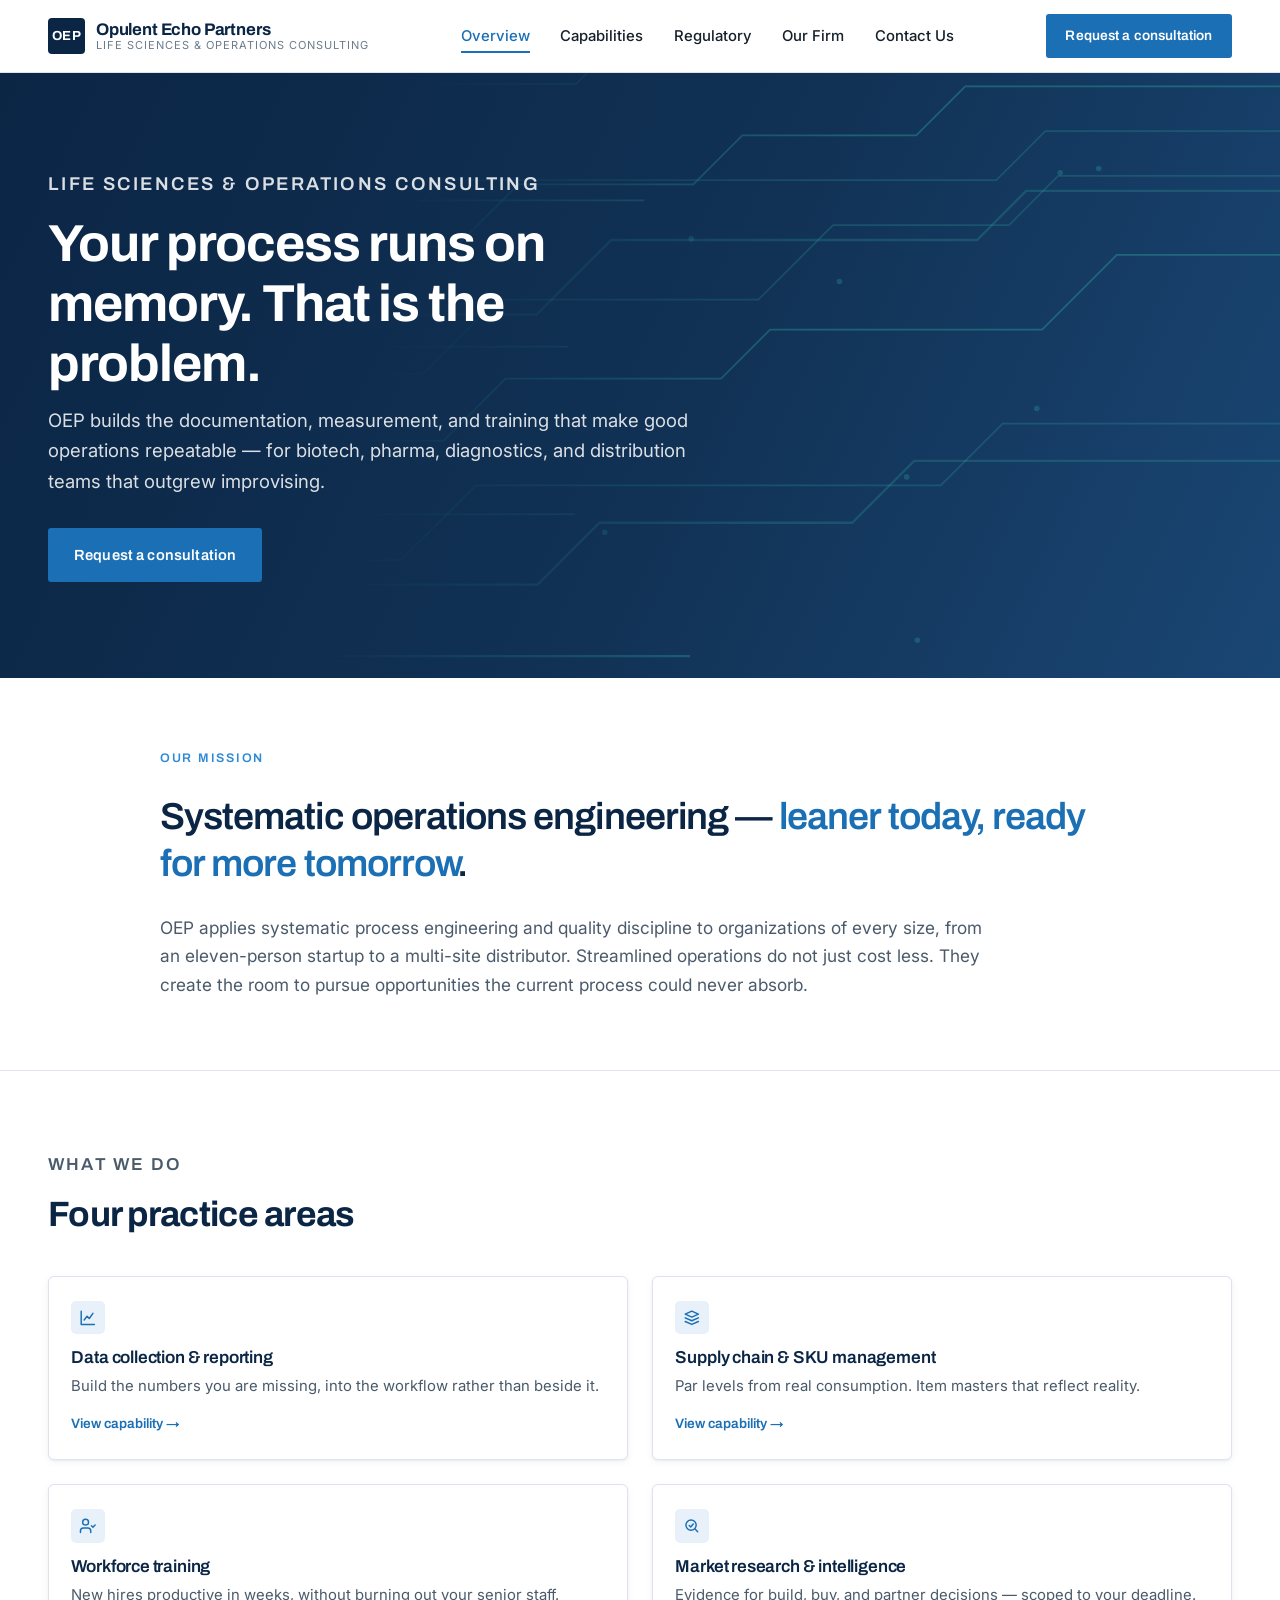
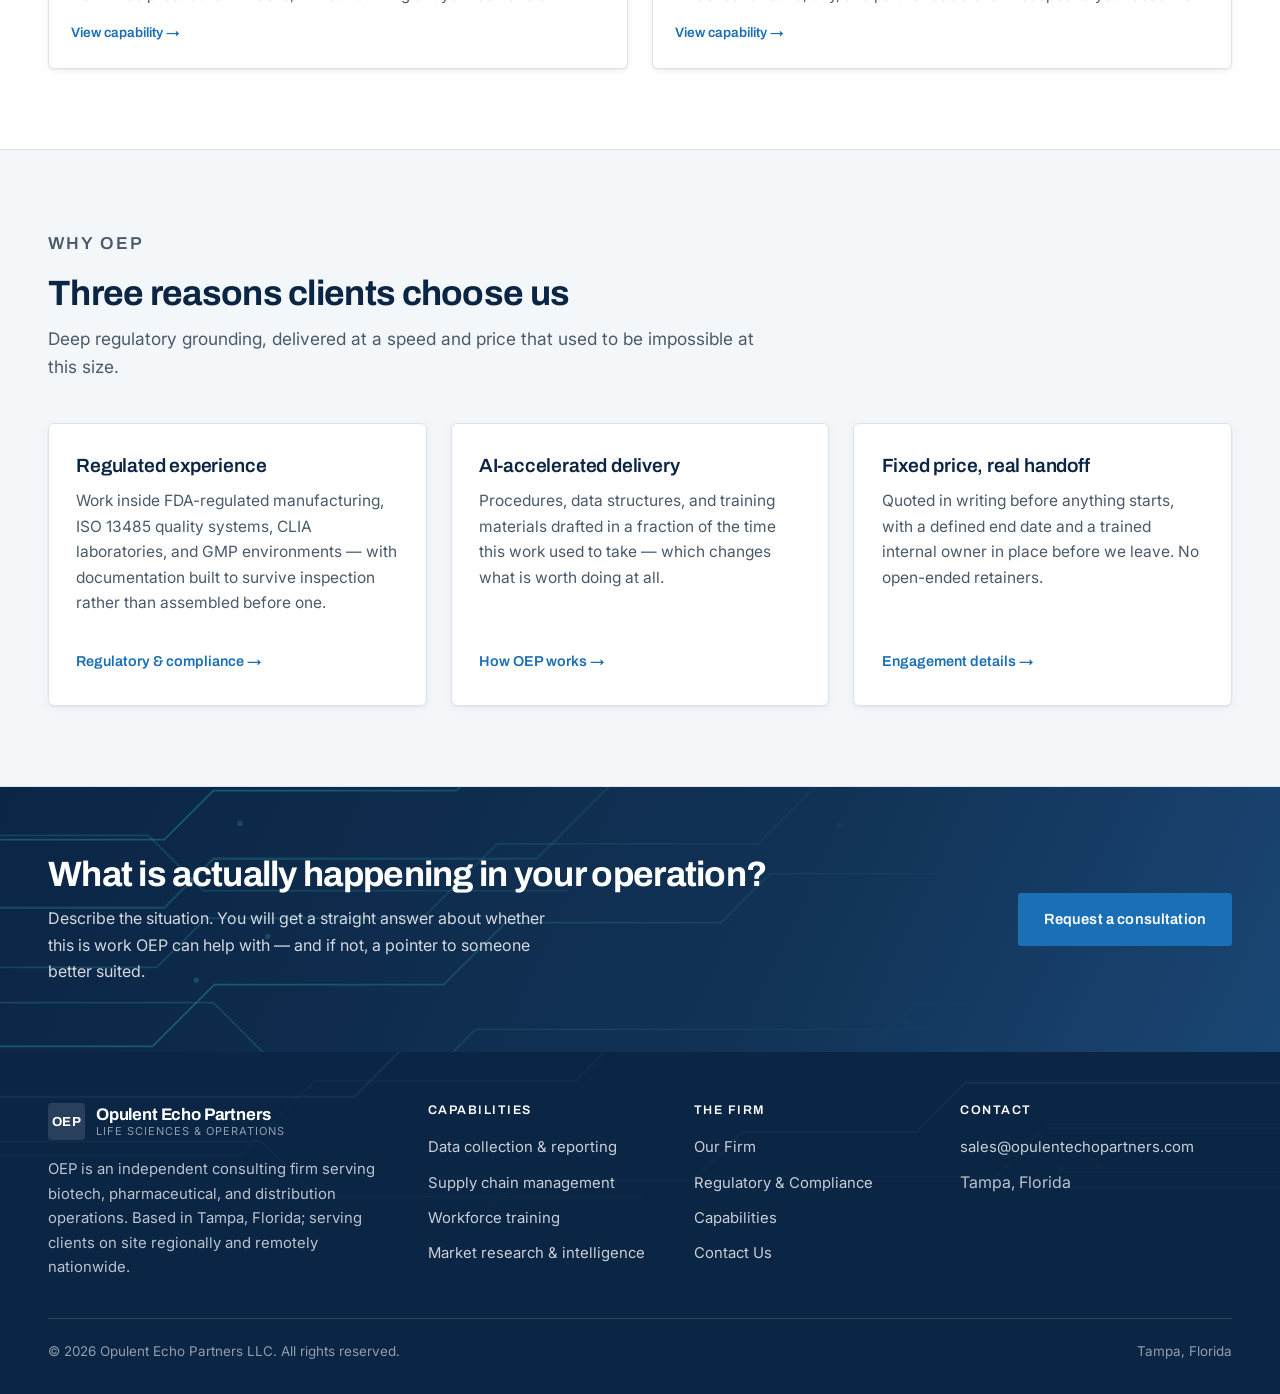
==== commit 89d06d32: "Add files via upload" ====
--- a/index.html
+++ b/index.html
@@ -45,16 +45,24 @@
       <p>OEP builds the documentation, measurement, and training that make good operations repeatable &mdash; for biotech, pharma, diagnostics, and distribution teams that outgrew improvising.</p>
       <div class="hero__actions">
         <a class="btn btn--primary" href="contact.html">Request a consultation</a>
-        <a class="btn btn--ghost" href="services.html">See capabilities</a>
       </div>
-      <div class="hero__proof">
-        <span>FDA</span><span>ISO 13485</span><span>CLIA</span><span>LDT</span><span>GMP</span><span>HIPAA</span>
-      </div>
+    </div>
+  </section>
+
+  <section class="mission">
+    <div class="wrap mission__inner">
+      <p class="mission__label">Our Mission</p>
+      <p class="mission__statement">Systematic operations engineering &mdash; <em>leaner today, ready for more tomorrow</em>.</p>
+      <p class="mission__support">OEP applies systematic process engineering and quality discipline to organizations of every size, from an eleven-person startup to a multi-site distributor. Streamlined operations do not just cost less. They create the room to pursue opportunities the current process could never absorb.</p>
     </div>
   </section>
 
   <section class="section">
     <div class="wrap">
+      <div class="section__head">
+        <p class="eyebrow">What we do</p>
+        <h2>Four practice areas</h2>
+      </div>
       <div class="grid grid--2">
         <article class="card card--tight">
           <div class="card__icon" aria-hidden="true">
@@ -97,19 +105,27 @@
 
   <section class="section section--grey">
     <div class="wrap">
-      <div class="value-row">
-        <div class="value">
+      <div class="section__head">
+        <p class="eyebrow eyebrow--dark">Why OEP</p>
+        <h2>Three reasons clients choose us</h2>
+        <p>Deep regulatory grounding, delivered at a speed and price that used to be impossible at this size.</p>
+      </div>
+      <div class="grid grid--3">
+        <article class="card">
           <h3>Regulated experience</h3>
-          <p>FDA, ISO 13485, CLIA, and GMP environments &mdash; documentation built to survive inspection. <a href="regulatory.html">See regulatory work &rarr;</a></p>
-        </div>
-        <div class="value">
-          <h3>AI-accelerated</h3>
-          <p>Procedures, data structures, and training material drafted in a fraction of the usual time.</p>
-        </div>
-        <div class="value">
+          <p>Work inside FDA-regulated manufacturing, ISO 13485 quality systems, CLIA laboratories, and GMP environments &mdash; with documentation built to survive inspection rather than assembled before one.</p>
+          <a class="card__link" href="regulatory.html">Regulatory &amp; compliance</a>
+        </article>
+        <article class="card">
+          <h3>AI-accelerated delivery</h3>
+          <p>Procedures, data structures, and training materials drafted in a fraction of the time this work used to take &mdash; which changes what is worth doing at all.</p>
+          <a class="card__link" href="about.html">How OEP works</a>
+        </article>
+        <article class="card">
           <h3>Fixed price, real handoff</h3>
-          <p>Quoted in writing, with a trained internal owner before we leave. <a href="about.html">How we work &rarr;</a></p>
-        </div>
+          <p>Quoted in writing before anything starts, with a defined end date and a trained internal owner in place before we leave. No open-ended retainers.</p>
+          <a class="card__link" href="services.html">Engagement details</a>
+        </article>
       </div>
     </div>
   </section>
--- a/style.css
+++ b/style.css
@@ -472,7 +472,7 @@
 
 .mission {
   background: var(--white);
-  padding-block: clamp(3.5rem, 7vw, 5.5rem);
+  padding-block: clamp(3rem, 5.5vw, 4.5rem);
   border-bottom: 1px solid var(--border);
 }
 .mission__inner { max-width: 60rem; }
@@ -483,7 +483,7 @@
 }
 .mission__statement {
   font-family: var(--head);
-  font-size: clamp(1.55rem, 3.4vw, 2.6rem);
+  font-size: clamp(1.5rem, 3vw, 2.35rem);
   font-weight: 600;
   line-height: 1.25;
   letter-spacing: -0.025em;
@@ -515,27 +515,6 @@
    Compact home page — value row and tight capability cards
    ================================================================ */
 
-.value-row {
-  display: grid; grid-template-columns: repeat(3, 1fr);
-  gap: 0;
-  background: var(--white);
-  border: 1px solid var(--border);
-  border-radius: 6px;
-  overflow: hidden;
-  box-shadow: var(--shadow-sm);
-}
-.value {
-  padding: 1.5rem 1.6rem;
-  border-left: 1px solid var(--border);
-}
-.value:first-child { border-left: 0; }
-.value h3 {
-  font-size: 1rem; margin-bottom: .3rem;
-}
-.value p {
-  font-size: .93rem; color: var(--slate); margin: 0;
-}
-
 .card--tight { padding: 1.5rem 1.4rem; }
 .card--tight h3 { font-size: 1.08rem; margin-bottom: .4rem; }
 .card--tight p { font-size: .93rem; margin-bottom: 0; }
@@ -545,19 +524,5 @@
 .card--tight .card__icon svg { width: 1.1rem; height: 1.1rem; }
 .card--tight .card__link { padding-top: .9rem; font-size: .85rem; }
 
-.hero__proof {
-  display: flex; flex-wrap: wrap; gap: .5rem 1.5rem;
-  margin-top: 2rem;
-  font-size: .88rem;
-  color: rgba(255,255,255,.72);
-}
-.hero__proof span { white-space: nowrap; }
-.hero__proof span + span::before {
-  content: "·"; margin-right: 1.5rem; color: rgba(255,255,255,.4);
-}
-
 @media (max-width: 62rem) {
-  .value-row { grid-template-columns: 1fr; }
-  .value { border-left: 0; border-top: 1px solid var(--border); }
-  .value:first-child { border-top: 0; }
-}
+}
